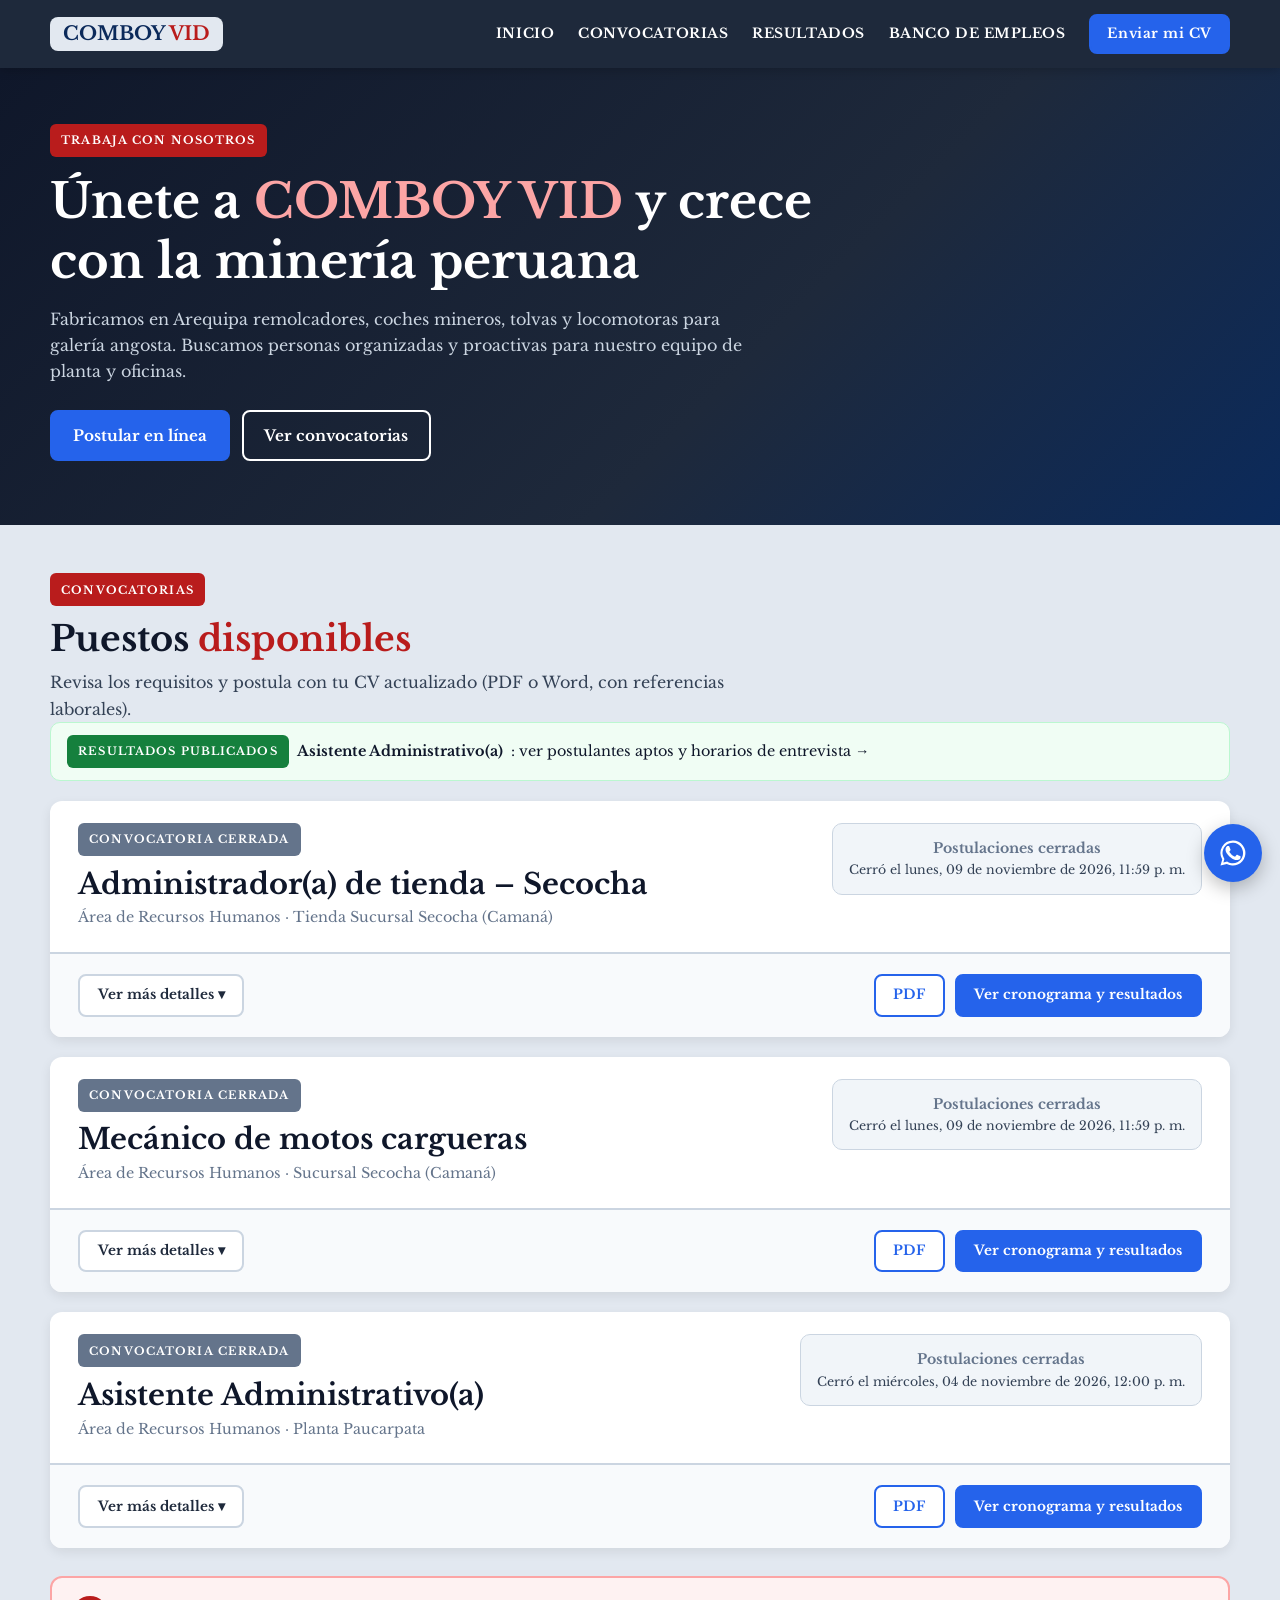
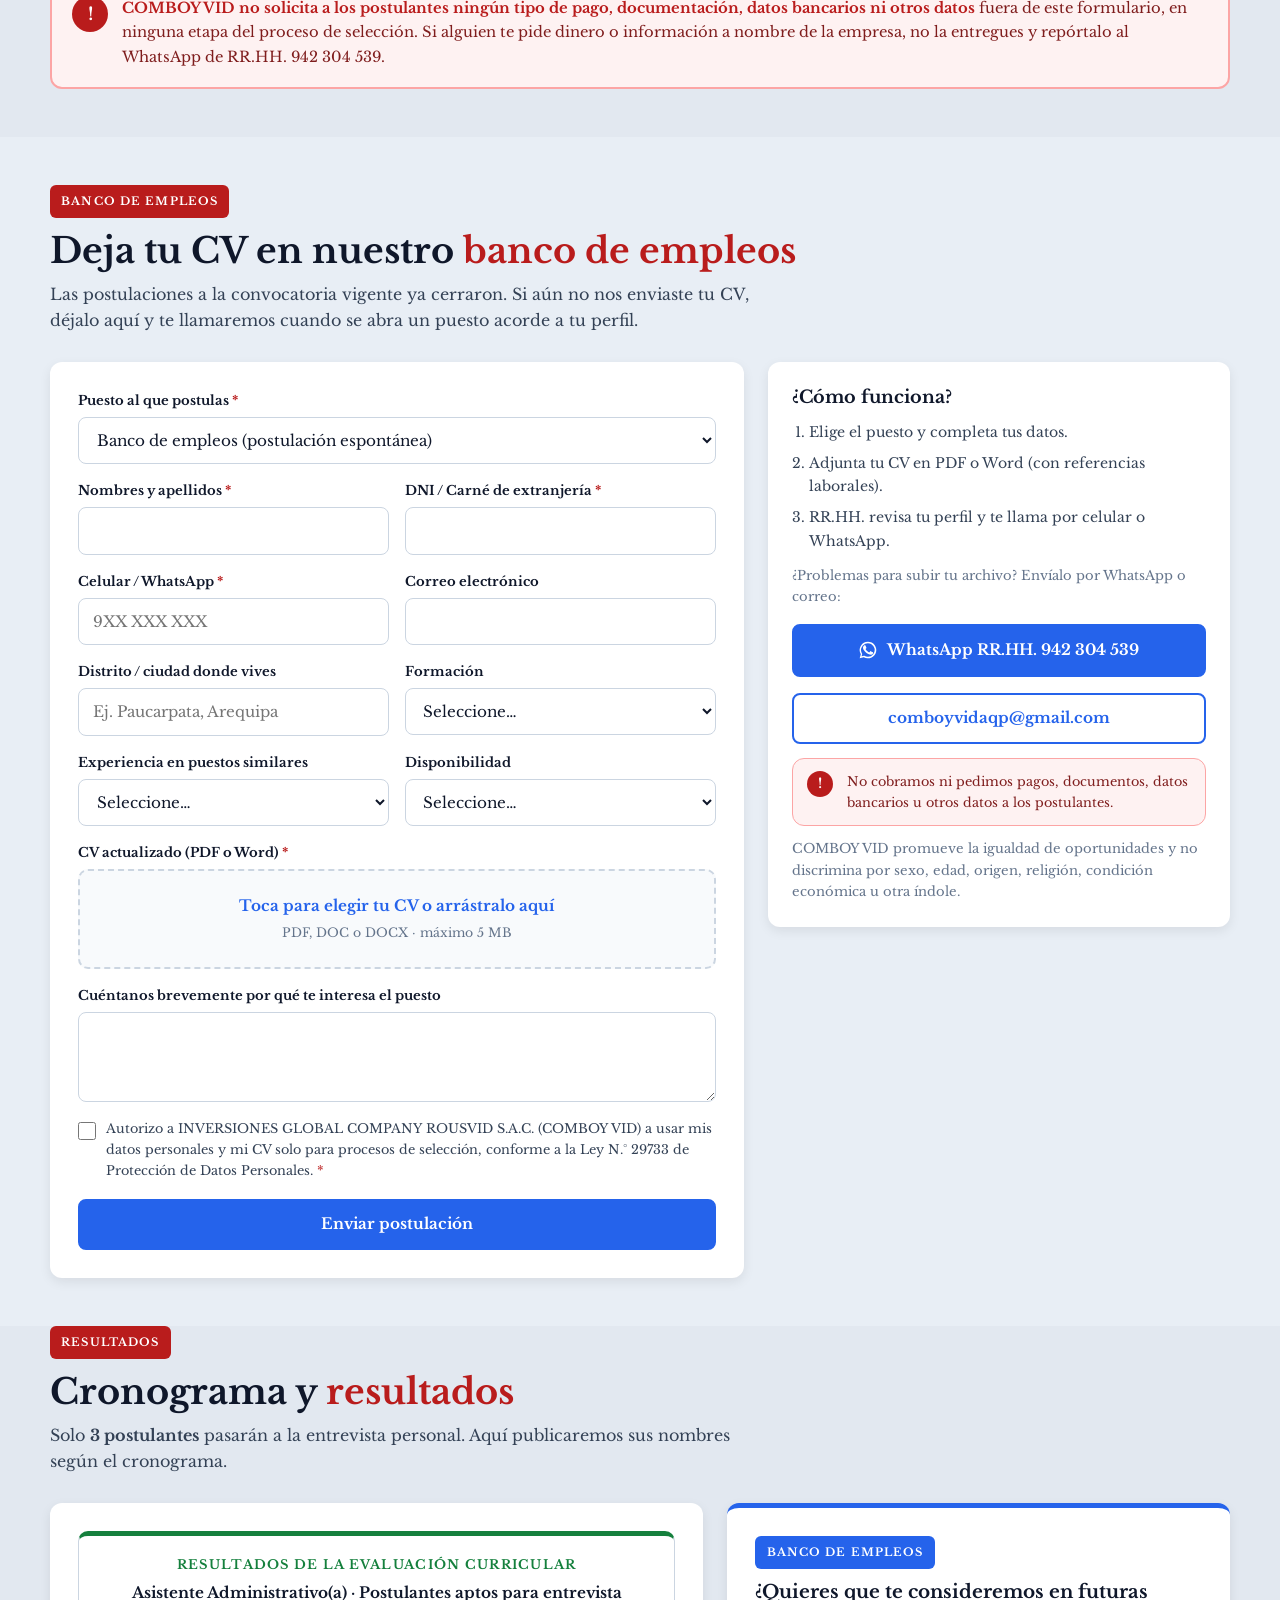
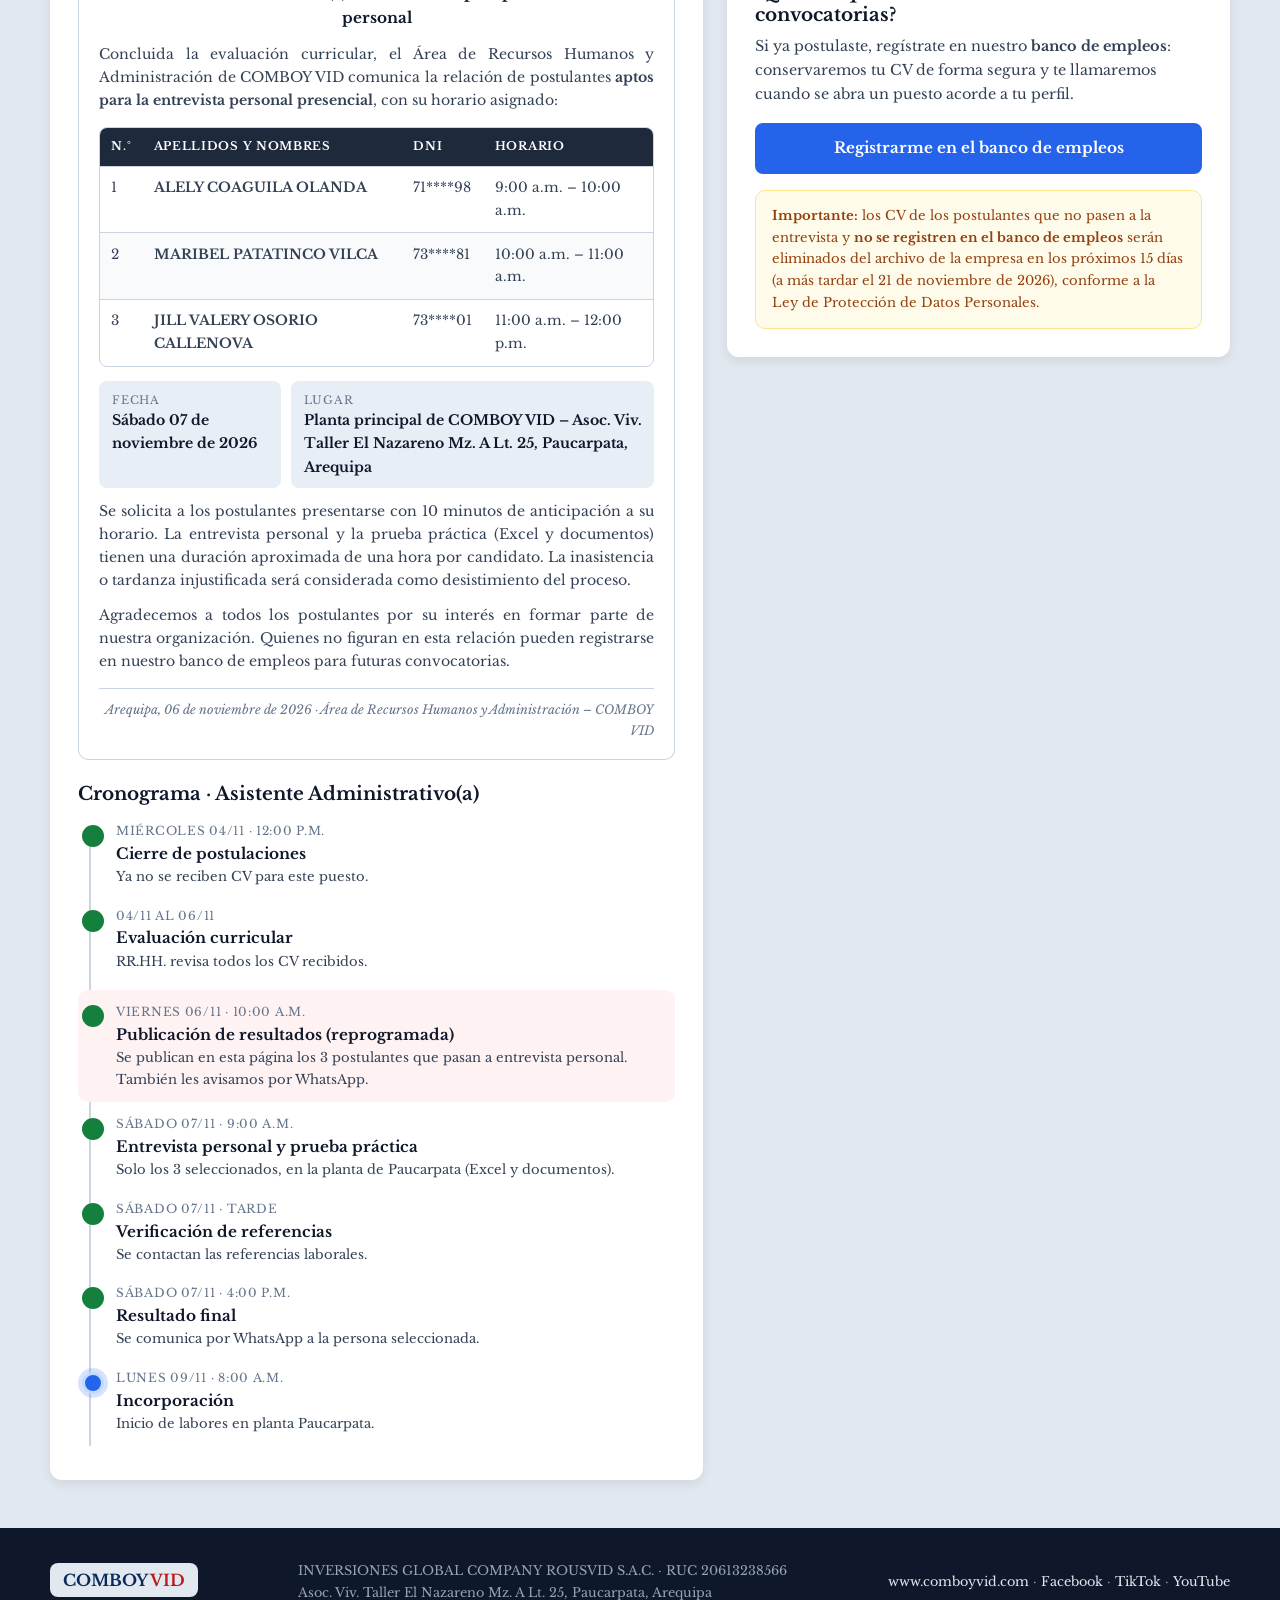
==== convocatorias/index.html @ 9f808619 "Asistente Administrativo: publicación de los 3 postulantes aptos con horario de entrevista (sáb 07/1" ====
<!DOCTYPE html>
<html lang="es-PE">
<head>
<meta charset="UTF-8">
<meta name="viewport" content="width=device-width, initial-scale=1">
<title>Trabaja con nosotros | Convocatorias laborales COMBOY VID Arequipa</title>
<meta name="description" content="Convocatorias de trabajo en COMBOY VID, fabricante arequipeño de equipos para minería subterránea. Postula en línea y sube tu CV en PDF o Word.">
<link rel="canonical" href="https://www.comboyvid.com/convocatorias/">
<meta property="og:title" content="Trabaja con nosotros | COMBOY VID">
<meta property="og:description" content="Convocatoria: Mecánico de motos cargueras en Secocha (régimen 20x10). Postula en línea con tu CV.">
<meta property="og:url" content="https://www.comboyvid.com/convocatorias/">
<meta property="og:type" content="website">
<meta property="og:image" content="https://www.comboyvid.com/public/images/logo-comboy-vid-oficial.png">
<meta name="theme-color" content="#1E293B">
<link rel="icon" href="../public/images/logo-comboy-vid-oficial.webp">
<link rel="preconnect" href="https://fonts.googleapis.com">
<link rel="preconnect" href="https://fonts.gstatic.com" crossorigin>
<link href="https://fonts.googleapis.com/css2?family=Libre+Baskerville:ital,wght@0,400;0,700;1,400&display=swap" rel="stylesheet">
<style>
  :root{
    --navy:#1E293B; --navy2:#0F172A; --logo:#0B2A5B;
    --plomo:#E2E8F0; --alt:#E8EEF5; --blanco:#FFFFFF;
    --azul:#2563EB; --azul2:#1D4ED8; --rojo:#B91C1C; --verde:#15803D;
    --tinta:#0F172A; --texto:#334155; --suave:#64748B; --linea:#CBD5E1;
    --sombra:0 4px 12px rgba(0,0,0,.08); --radio:12px;
  }
  *{box-sizing:border-box;margin:0;padding:0}
  html{scroll-behavior:smooth}
  body{font-family:"Libre Baskerville",Georgia,serif;background:var(--plomo);color:var(--texto);line-height:1.65;-webkit-font-smoothing:antialiased}
  h1,h2,h3{font-weight:700;color:var(--tinta);line-height:1.25}
  a{color:inherit}
  .wrap{width:min(1180px,100% - 32px);margin-inline:auto}
  [hidden]{display:none!important}
  .card{background:var(--blanco);border-radius:var(--radio);box-shadow:var(--sombra)}
  .tag{display:inline-block;background:var(--rojo);color:#fff;font-weight:700;font-size:.7rem;letter-spacing:.1em;text-transform:uppercase;padding:.45rem .7rem;border-radius:6px}
  .tag.verde{background:var(--verde)} .tag.gris{background:var(--suave)}
  .btn{display:inline-flex;align-items:center;justify-content:center;gap:.55rem;font:700 .95rem/1.2 "Libre Baskerville",serif;text-decoration:none;padding:.9rem 1.3rem;border:2px solid var(--azul);background:var(--azul);color:#fff;border-radius:8px;cursor:pointer;transition:background .15s,transform .15s;text-align:center}
  .btn:hover{background:var(--azul2);border-color:var(--azul2);transform:translateY(-1px)}
  .btn.out{background:#fff;color:var(--azul)}
  .btn.out:hover{background:#EFF6FF}
  .btn[disabled]{opacity:.6;cursor:wait;transform:none}
  .btn svg{width:20px;height:20px;flex:none}

  /* Header (igual a la web) */
  .top{position:sticky;top:0;z-index:50;background:var(--navy);box-shadow:0 2px 10px rgba(0,0,0,.2)}
  .top .wrap{display:flex;align-items:center;justify-content:space-between;gap:16px;min-height:68px}
  .logo{background:var(--plomo);border-radius:8px;padding:.45rem .8rem;font:700 1.2rem/1 "Libre Baskerville",serif;text-decoration:none;color:var(--logo);white-space:nowrap}
  .logo b{color:var(--rojo)}
  .top nav{display:flex;gap:24px;align-items:center}
  .top nav .links{display:flex;gap:24px}
  .top nav a{text-decoration:none;font-weight:700;font-size:.85rem;color:#fff;letter-spacing:.04em}
  .top nav a:hover{color:#BFDBFE}
  .top .btn{padding:.6rem 1rem;font-size:.85rem}
  @media(max-width:860px){.top nav .links{display:none}}

  /* Hero */
  .hero{background:linear-gradient(135deg,var(--navy2),var(--navy) 60%,var(--logo));color:#fff;padding:56px 0 64px}
  .hero h1{color:#fff;font-size:clamp(1.8rem,4.4vw,3rem);margin-top:.9rem;max-width:820px}
  .hero h1 span{color:#FCA5A5}
  .hero p{max-width:720px;margin-top:.9rem;color:#CBD5E1}
  .hero .acc{display:flex;flex-wrap:wrap;gap:12px;margin-top:1.6rem}
  .hero .btn.out{background:transparent;color:#fff;border-color:#fff}
  .hero .btn.out:hover{background:#fff;color:var(--navy)}

  section{padding:48px 0}
  .sec-head h2{font-size:clamp(1.5rem,3.2vw,2.2rem);margin-top:.7rem}
  .sec-head h2 span{color:var(--rojo)}
  .sec-head p{max-width:720px;margin-top:.5rem}

  /* Convocatoria */
  .conv{margin-top:28px;overflow:hidden}
  .conv-top{padding:28px;border-bottom:1px solid var(--linea);display:flex;flex-wrap:wrap;gap:16px;justify-content:space-between;align-items:flex-start}
  .conv-top h3{font-size:clamp(1.3rem,2.6vw,1.8rem);margin-top:.6rem}
  .conv-top .meta{color:var(--suave);font-size:.9rem;margin-top:.3rem}
  .plazo{background:#FEF2F2;border:1px solid #FECACA;color:var(--rojo);border-radius:10px;padding:.8rem 1rem;font-weight:700;font-size:.88rem;text-align:center;min-width:220px}
  .plazo small{display:block;color:var(--texto);font-weight:400;font-size:.78rem}
  .plazo.cerrada{background:#F1F5F9;border-color:var(--linea);color:var(--suave)}
  .datos{display:grid;grid-template-columns:repeat(3,1fr);gap:1px;background:var(--linea)}
  .datos div{background:#F8FAFC;padding:14px 18px}
  .datos dt{font-size:.72rem;letter-spacing:.08em;text-transform:uppercase;color:var(--suave)}
  .datos dd{font-weight:700;color:var(--tinta);font-size:.95rem}
  @media(max-width:760px){.datos{grid-template-columns:1fr 1fr}}
  .conv-body{padding:28px;display:grid;grid-template-columns:1fr 1fr;gap:28px}
  @media(max-width:860px){.conv-body{grid-template-columns:1fr}}
  .conv-body h4{font-size:.85rem;letter-spacing:.08em;text-transform:uppercase;color:var(--logo);margin-bottom:.6rem;border-left:4px solid var(--rojo);padding-left:.6rem}
  .conv-body ul{list-style:none;display:grid;gap:.55rem;font-size:.92rem}
  .conv-body li{position:relative;padding-left:1.2rem}
  .conv-body li::before{content:"";position:absolute;left:0;top:.6em;width:7px;height:7px;background:var(--azul);border-radius:2px}
  .conv-body p{font-size:.92rem}
  .full{grid-column:1/-1}
  .chips{display:flex;flex-wrap:wrap;gap:8px}
  .chips span{background:var(--alt);border:1px solid var(--linea);border-radius:999px;padding:.35rem .8rem;font-size:.82rem;font-weight:700;color:var(--logo)}
  table.horario{width:100%;border-collapse:collapse;font-size:.9rem}
  .horario th,.horario td{text-align:left;padding:.55rem .6rem;border-bottom:1px solid var(--linea)}
  .horario th{font-size:.72rem;letter-spacing:.08em;text-transform:uppercase;color:var(--suave)}
  .etapas{display:grid;grid-template-columns:repeat(5,1fr);gap:10px;counter-reset:e}
  .etapas div{background:var(--alt);border-radius:10px;padding:14px 10px;text-align:center;font-size:.82rem;font-weight:700;color:var(--tinta)}
  .etapas div::before{counter-increment:e;content:counter(e);display:grid;place-items:center;width:30px;height:30px;margin:0 auto .45rem;border-radius:50%;background:var(--navy);color:#fff;font-size:.85rem}
  @media(max-width:700px){.etapas{grid-template-columns:1fr 1fr}}
  .conv-pie{padding:20px 28px;background:#F8FAFC;border-top:1px solid var(--linea);display:flex;flex-wrap:wrap;gap:12px;align-items:center;justify-content:space-between;font-size:.82rem;color:var(--suave)}
  .conv-pie .acc{display:flex;flex-wrap:wrap;gap:10px}
  .conv-pie .btn{padding:.7rem 1.1rem;font-size:.85rem}
  .resumen{padding:18px 28px 0;font-size:.92rem}
  .datos.mini{border-radius:10px;overflow:hidden}
  @media(max-width:760px){
    .datos{grid-template-columns:1fr}
    .datos div{display:flex;justify-content:space-between;gap:12px;padding:10px 18px}
    .datos dd{text-align:right}
    .resumen{padding:14px 18px 0;display:-webkit-box;-webkit-line-clamp:3;-webkit-box-orient:vertical;overflow:hidden}
    .conv-top{padding:18px}
    .plazo{min-width:0;width:100%}
  }
  .conv-body[hidden]{display:none!important}
  .conv-pie .ver-mas{border-color:var(--linea);color:var(--navy)}
  .lista-conv{display:grid;gap:20px}
  .conv{margin-top:0}
  .conv-top{padding:22px 28px}
  .ir-form{display:none}
  @media(max-width:860px){
    .ir-form{display:flex;position:fixed;left:16px;right:88px;bottom:18px;z-index:59;justify-content:center;box-shadow:0 6px 18px rgba(0,0,0,.25);transition:opacity .2s,transform .2s}
    .ir-form.oculto{opacity:0;transform:translateY(20px);pointer-events:none}
    .conv-pie{flex-direction:column;align-items:stretch}
    .conv-pie .acc{display:grid;grid-template-columns:auto 1fr}
  }

  /* Formulario */
  #postular{background:var(--alt);scroll-margin-top:68px}
  .form-grid{display:grid;grid-template-columns:1.5fr 1fr;gap:24px;margin-top:28px;align-items:start}
  @media(max-width:900px){.form-grid{grid-template-columns:1fr}}
  form.card{padding:28px}
  .fila{display:grid;grid-template-columns:1fr 1fr;gap:16px}
  @media(max-width:600px){.fila{grid-template-columns:1fr}}
  .campo{display:flex;flex-direction:column;gap:.35rem;margin-bottom:16px}
  .campo label{font-size:.82rem;font-weight:700;color:var(--tinta)}
  .campo label i{color:var(--rojo);font-style:normal}
  .campo input,.campo select,.campo textarea{font:400 .95rem/1.4 "Libre Baskerville",Georgia,serif;padding:.75rem .85rem;border:1.5px solid var(--linea);border-radius:8px;background:#fff;color:var(--tinta);width:100%}
  .campo input:focus,.campo select:focus,.campo textarea:focus{outline:none;border-color:var(--azul);box-shadow:0 0 0 3px rgba(37,99,235,.15)}
  .campo .ayuda{font-size:.75rem;color:var(--suave)}
  .campo.error input,.campo.error select,.campo.error .drop{border-color:var(--rojo)}
  .drop{position:relative;border:2px dashed var(--linea);border-radius:10px;padding:22px;text-align:center;background:#F8FAFC;transition:border-color .15s,background .15s;cursor:pointer}
  .drop:hover,.drop.sobre{border-color:var(--azul);background:#EFF6FF}
  .drop input{position:absolute;inset:0;opacity:0;cursor:pointer;width:100%}
  .drop strong{display:block;color:var(--azul);font-size:.95rem}
  .drop span{font-size:.78rem;color:var(--suave)}
  .drop.ok{border-style:solid;border-color:var(--verde);background:#F0FDF4}
  .drop.ok strong{color:var(--verde)}
  .check{display:flex;gap:.6rem;align-items:flex-start;font-size:.8rem;margin:6px 0 18px}
  .check input{margin-top:.25rem;width:18px;height:18px;flex:none;accent-color:var(--azul)}
  .trampa{position:absolute;left:-9999px;width:1px;height:1px;overflow:hidden}
  .aviso{border-radius:8px;padding:.85rem 1rem;font-size:.88rem;margin-bottom:16px}
  .aviso.err{background:#FEF2F2;color:var(--rojo);border:1px solid #FECACA}
  .aviso.ok{background:#F0FDF4;color:var(--verde);border:1px solid #BBF7D0}
  .barra{height:6px;background:var(--linea);border-radius:99px;overflow:hidden;margin-top:12px}
  .barra i{display:block;height:100%;width:0;background:var(--azul);transition:width .2s}
  .lado{padding:24px}
  .lado h3{font-size:1.1rem}
  .lado ol{margin:.8rem 0 0 1.1rem;display:grid;gap:.5rem;font-size:.88rem}
  .lado .btn{width:100%;margin-top:16px}
  .lado .alt{font-size:.82rem;color:var(--suave);margin-top:12px}
  .exito{text-align:center;padding:40px 28px}
  .exito .ico{width:64px;height:64px;border-radius:50%;background:#DCFCE7;color:var(--verde);display:grid;place-items:center;margin:0 auto 14px;font-size:2rem}
  .exito h3{font-size:1.4rem}
  .exito p{margin-top:.5rem}

  /* Resultados y banco de empleos */
  #resultados{padding-top:0}
  .res-grid{display:grid;grid-template-columns:1.3fr 1fr;gap:24px;margin-top:28px;align-items:start}
  @media(max-width:900px){.res-grid{grid-template-columns:1fr}}
  .crono{padding:28px}
  .crono h3,.banco h3{font-size:1.15rem}
  .resultado-oficial{background:#fff;border:1px solid var(--linea);border-top:5px solid var(--verde);border-radius:10px;padding:18px 20px;font-size:.88rem;margin-bottom:22px}
  .resultado-oficial .ct{display:block;color:var(--verde);font-size:.8rem;letter-spacing:.1em;text-transform:uppercase;text-align:center}
  .resultado-oficial .ca{display:block;color:var(--tinta);font-weight:700;text-align:center;margin:.3rem 0 .8rem;font-size:.95rem}
  .resultado-oficial p{margin-top:.7rem;text-align:justify}
  .resultado-oficial .cf{display:block;margin-top:.9rem;padding-top:.7rem;border-top:1px solid var(--linea);font-size:.78rem;color:var(--suave);text-align:right;font-style:italic}
  .tabla-res{overflow-x:auto;margin-top:.9rem;border:1px solid var(--linea);border-radius:8px}
  .tabla-res table{width:100%;border-collapse:collapse;font-size:.85rem}
  .tabla-res th{background:var(--navy);color:#fff;text-align:left;padding:.6rem .7rem;font-size:.72rem;letter-spacing:.06em;text-transform:uppercase}
  .tabla-res th:first-child,.tabla-res td:first-child{width:36px;white-space:nowrap}
  .tabla-res td{padding:.65rem .7rem;border-top:1px solid var(--linea);vertical-align:top}
  .tabla-res tr:nth-child(even) td{background:#F8FAFC}
  .res-datos{display:grid;grid-template-columns:1fr 2fr;gap:10px;margin-top:.9rem}
  .res-datos div{background:var(--alt);border-radius:8px;padding:.6rem .8rem}
  .res-datos dt{font-size:.7rem;letter-spacing:.08em;text-transform:uppercase;color:var(--suave)}
  .res-datos dd{font-weight:700;color:var(--tinta)}
  @media(max-width:600px){.res-datos{grid-template-columns:1fr}}
  .aviso-res{display:flex;flex-wrap:wrap;gap:8px;align-items:center;background:#F0FDF4;border:1px solid #BBF7D0;border-radius:10px;padding:12px 16px;margin-bottom:20px;text-decoration:none;color:var(--tinta);font-size:.9rem}
  .aviso-res:hover{background:#DCFCE7}
  .comunicado{background:#fff;border:1px solid var(--linea);border-top:5px solid var(--navy);color:var(--texto);border-radius:10px;padding:18px 20px;font-size:.88rem;margin-bottom:22px;text-align:justify}
  .comunicado .ct{display:block;color:var(--navy);font-size:.8rem;letter-spacing:.1em;text-transform:uppercase;text-align:center}
  .comunicado .ca{display:block;color:var(--tinta);font-weight:700;text-align:center;margin:.3rem 0 .8rem;font-size:.95rem}
  .comunicado p{margin-top:.6rem}
  .comunicado .cf{display:block;margin-top:.9rem;padding-top:.7rem;border-top:1px solid var(--linea);font-size:.78rem;color:var(--suave);text-align:right;font-style:italic}
  .crono ol{list-style:none;margin-top:16px;position:relative}
  .crono ol::before{content:"";position:absolute;left:11px;top:6px;bottom:6px;width:2px;background:var(--linea)}
  .crono li{position:relative;padding:0 0 18px 38px}
  .crono li::before{content:"";position:absolute;left:4px;top:4px;width:16px;height:16px;border-radius:50%;background:#fff;border:3px solid var(--linea)}
  .crono li.hecho::before{background:var(--verde);border-color:var(--verde)}
  .crono li.ahora::before{background:var(--azul);border-color:#BFDBFE;box-shadow:0 0 0 4px rgba(37,99,235,.18)}
  .crono li.clave{background:#FEF2F2;border-radius:10px;padding:12px 12px 12px 38px;margin-bottom:12px}
  .crono li.clave::before{left:4px;top:15px}
  .crono .f{display:block;font-size:.75rem;letter-spacing:.06em;text-transform:uppercase;color:var(--suave)}
  .crono .t{display:block;font-weight:700;color:var(--tinta);font-size:.95rem}
  .crono .d{display:block;font-size:.82rem}
  .selec{margin-top:18px;border:1px solid var(--linea);border-radius:10px;overflow:hidden}
  .selec h4{background:var(--navy);color:#fff;font-size:.85rem;letter-spacing:.06em;text-transform:uppercase;padding:.7rem 1rem}
  .selec ol{list-style:none;margin:0}
  .selec ol::before{display:none}
  .selec li{padding:.75rem 1rem;border-top:1px solid var(--linea);display:flex;gap:.8rem;align-items:center;font-weight:700;color:var(--tinta)}
  .selec li::before{display:none}
  .selec li b{display:grid;place-items:center;width:28px;height:28px;border-radius:50%;background:var(--rojo);color:#fff;font-size:.8rem;flex:none}
  .selec .pend{padding:1rem;font-size:.88rem;background:#F8FAFC}
  .banco{padding:28px;border-top:5px solid var(--azul)}
  .banco p{font-size:.9rem;margin-top:.6rem}
  .banco .btn{width:100%;margin-top:16px}
  .banco form{margin-top:16px}
  .nota-15{margin-top:16px;background:#FFFBEB;border:1px solid #FDE68A;color:#92400E;border-radius:10px;padding:.9rem 1rem;font-size:.82rem}
  .alerta-pago{display:flex;gap:14px;align-items:flex-start;background:#FEF2F2;border:2px solid #FCA5A5;border-radius:var(--radio);padding:18px 20px;margin-top:28px;color:#7F1D1D;font-size:.92rem}
  .alerta-pago .ico{flex:none;width:36px;height:36px;border-radius:50%;background:var(--rojo);color:#fff;display:grid;place-items:center;font-weight:700;font-size:1.1rem}
  .alerta-pago strong{color:var(--rojo)}
  .alerta-pago.mini{margin:14px 0 0;padding:12px 14px;font-size:.8rem;border-width:1px}
  .alerta-pago.mini .ico{width:26px;height:26px;font-size:.85rem}
  footer{background:var(--navy2);color:#94A3B8;padding:32px 0;font-size:.8rem}
  footer .wrap{display:flex;flex-wrap:wrap;gap:12px 24px;justify-content:space-between;align-items:center}
  footer a{color:#E2E8F0;text-decoration:none}
  .wa-float{position:fixed;right:18px;bottom:18px;z-index:60;width:58px;height:58px;border-radius:50%;background:var(--azul);display:grid;place-items:center;box-shadow:0 6px 18px rgba(0,0,0,.25)}
  .wa-float svg{width:30px;height:30px}
</style>
</head>
<body>

<header class="top">
  <div class="wrap">
    <a class="logo" href="../">COMBOY <b>VID</b></a>
    <nav aria-label="Menú">
      <span class="links">
        <a href="../">INICIO</a>
        <a href="#convocatorias">CONVOCATORIAS</a>
        <a href="#resultados">RESULTADOS</a>
        <a href="#postular">BANCO DE EMPLEOS</a>
      </span>
      <a class="btn" href="#postular">Enviar mi CV</a>
    </nav>
  </div>
</header>

<main>
  <div class="hero">
    <div class="wrap">
      <span class="tag">Trabaja con nosotros</span>
      <h1>Únete a <span>COMBOY VID</span> y crece con la minería peruana</h1>
      <p>Fabricamos en Arequipa remolcadores, coches mineros, tolvas y locomotoras para galería angosta. Buscamos personas organizadas y proactivas para nuestro equipo de planta y oficinas.</p>
      <div class="acc">
        <a class="btn" href="#postular">Postular en línea</a>
        <a class="btn out" href="#convocatorias">Ver convocatorias</a>
      </div>
    </div>
  </div>

  <section id="convocatorias">
    <div class="wrap">
      <div class="sec-head">
        <span class="tag">Convocatorias</span>
        <h2>Puestos <span>disponibles</span></h2>
        <p>Revisa los requisitos y postula con tu CV actualizado (PDF o Word, con referencias laborales).</p>
      </div>
      <div id="lista" class="lista-conv"></div>
      <div class="alerta-pago" role="note"><span class="ico">!</span><p><strong>COMBOY VID no solicita a los postulantes ningún tipo de pago, documentación, datos bancarios ni otros datos</strong> fuera de este formulario, en ninguna etapa del proceso de selección. Si alguien te pide dinero o información a nombre de la empresa, no la entregues y repórtalo al WhatsApp de RR.HH. 942 304 539.</p></div>
    </div>
  </section>

  <section id="postular">
    <div class="wrap">
      <div class="sec-head">
        <span class="tag" id="postTag">Registro de postulantes</span>
        <h2 id="postTitulo">Envía tu <span>postulación</span></h2>
        <p id="postIntro">Completa tus datos y adjunta tu CV. Llega directo al Área de Recursos Humanos.</p>
      </div>

      <div class="form-grid">
        <div>
          <form class="card" id="formPostular" novalidate>
            <div id="aviso" class="aviso" hidden></div>

            <div class="campo">
              <label for="puesto">Puesto al que postulas <i>*</i></label>
              <select id="puesto" name="puesto" required></select>
            </div>
            <div class="fila">
              <div class="campo"><label for="nombres">Nombres y apellidos <i>*</i></label><input id="nombres" name="nombres" autocomplete="name" required maxlength="120"></div>
              <div class="campo"><label for="dni">DNI / Carné de extranjería <i>*</i></label><input id="dni" name="dni" inputmode="numeric" required maxlength="12"></div>
            </div>
            <div class="fila">
              <div class="campo"><label for="celular">Celular / WhatsApp <i>*</i></label><input id="celular" name="celular" type="tel" inputmode="tel" autocomplete="tel" placeholder="9XX XXX XXX" required maxlength="20"></div>
              <div class="campo"><label for="correo">Correo electrónico</label><input id="correo" name="correo" type="email" autocomplete="email" maxlength="120"></div>
            </div>
            <div class="fila">
              <div class="campo"><label for="ciudad">Distrito / ciudad donde vives</label><input id="ciudad" name="ciudad" placeholder="Ej. Paucarpata, Arequipa" maxlength="80"></div>
              <div class="campo"><label for="formacion">Formación</label>
                <select id="formacion" name="formacion">
                  <option value="">Seleccione…</option>
                  <option>Técnico egresado</option>
                  <option>Técnico titulado</option>
                  <option>Universitario egresado</option>
                  <option>Bachiller</option>
                  <option>Titulado universitario</option>
                  <option>Estudiante</option>
                  <option>Otro</option>
                </select>
              </div>
            </div>
            <div class="fila">
              <div class="campo"><label for="experiencia">Experiencia en puestos similares</label>
                <select id="experiencia" name="experiencia">
                  <option value="">Seleccione…</option>
                  <option>Sin experiencia</option>
                  <option>Menos de 1 año</option>
                  <option>1 a 2 años</option>
                  <option>3 a 5 años</option>
                  <option>Más de 5 años</option>
                </select>
              </div>
              <div class="campo"><label for="disponibilidad">Disponibilidad</label>
                <select id="disponibilidad" name="disponibilidad">
                  <option value="">Seleccione…</option>
                  <option>Inmediata</option>
                  <option>En 1 semana</option>
                  <option>En 2 semanas o más</option>
                </select>
              </div>
            </div>
            <div class="campo">
              <label for="cv">CV actualizado (PDF o Word) <i>*</i></label>
              <div class="drop" id="drop">
                <input id="cv" name="cv" type="file" accept=".pdf,.doc,.docx,application/pdf,application/msword,application/vnd.openxmlformats-officedocument.wordprocessingml.document" required>
                <strong id="dropTxt">Toca para elegir tu CV o arrástralo aquí</strong>
                <span id="dropInfo">PDF, DOC o DOCX · máximo 5 MB</span>
              </div>
            </div>
            <div class="campo">
              <label for="mensaje">Cuéntanos brevemente por qué te interesa el puesto</label>
              <textarea id="mensaje" name="mensaje" rows="3" maxlength="1500"></textarea>
            </div>
            <div class="trampa" aria-hidden="true"><label>Empresa web<input name="empresa_web" tabindex="-1" autocomplete="off"></label></div>
            <label class="check"><input type="checkbox" name="acepta" value="si" id="acepta">
              <span>Autorizo a INVERSIONES GLOBAL COMPANY ROUSVID S.A.C. (COMBOY VID) a usar mis datos personales y mi CV solo para procesos de selección, conforme a la Ley N.° 29733 de Protección de Datos Personales. <i style="color:var(--rojo);font-style:normal">*</i></span></label>
            <button class="btn" type="submit" id="btnEnviar" style="width:100%">Enviar postulación</button>
            <div class="barra" id="barra" hidden><i></i></div>
          </form>

          <div class="card exito" id="exito" hidden>
            <div class="ico">✓</div>
            <h3>¡Postulación enviada!</h3>
            <p>Gracias, <strong id="exNombre"></strong>. Recibimos tu CV para <strong id="exPuesto"></strong>. Recursos Humanos se comunicará contigo si tu perfil cumple con los requisitos.</p>
            <p style="margin-top:1rem"><a class="btn out" href="#postular" id="otra">Enviar otra postulación</a></p>
          </div>
        </div>

        <aside class="card lado">
          <h3>¿Cómo funciona?</h3>
          <ol>
            <li>Elige el puesto y completa tus datos.</li>
            <li>Adjunta tu CV en PDF o Word (con referencias laborales).</li>
            <li>RR.HH. revisa tu perfil y te llama por celular o WhatsApp.</li>
          </ol>
          <p class="alt">¿Problemas para subir tu archivo? Envíalo por WhatsApp o correo:</p>
          <a class="btn" id="waRRHH" href="#" target="_blank" rel="noopener">
            <svg viewBox="0 0 24 24" fill="#fff" aria-hidden="true"><path d="M17.5 14.4c-.3-.1-1.8-.9-2-1-.3-.1-.5-.1-.7.1-.2.3-.8 1-.9 1.2-.2.2-.3.2-.6.1-.3-.1-1.3-.5-2.4-1.5-.9-.8-1.5-1.8-1.7-2.1-.2-.3 0-.5.1-.6l.4-.5c.2-.2.2-.3.3-.5.1-.2 0-.4 0-.5l-.9-2.2c-.2-.6-.5-.5-.7-.5h-.6c-.2 0-.5.1-.8.4-.3.3-1 1-1 2.5s1.1 2.9 1.2 3.1c.1.2 2.1 3.2 5.1 4.5.7.3 1.3.5 1.7.6.7.2 1.4.2 1.9.1.6-.1 1.8-.7 2-1.4.2-.7.2-1.3.2-1.4-.1-.2-.3-.3-.6-.4zM12 2a10 10 0 0 0-8.6 15.1L2 22l5-1.3A10 10 0 1 0 12 2zm0 18.2c-1.6 0-3.1-.4-4.4-1.2l-.3-.2-3 .8.8-2.9-.2-.3A8.2 8.2 0 1 1 12 20.2z"/></svg>
            WhatsApp RR.HH. 942 304 539</a>
          <a class="btn out" id="mailRRHH" href="mailto:comboyvidaqp@gmail.com">comboyvidaqp@gmail.com</a>
          <div class="alerta-pago mini" role="note"><span class="ico">!</span><p>No cobramos ni pedimos pagos, documentos, datos bancarios u otros datos a los postulantes.</p></div>
          <p class="alt">COMBOY VID promueve la igualdad de oportunidades y no discrimina por sexo, edad, origen, religión, condición económica u otra índole.</p>
        </aside>
      </div>
    </div>
  </section>
  <section id="resultados">
    <div class="wrap">
      <div class="sec-head">
        <span class="tag">Resultados</span>
        <h2>Cronograma y <span>resultados</span></h2>
        <p id="resIntro">Solo <strong>3 postulantes</strong> pasarán a la entrevista personal. Aquí publicaremos sus nombres según el cronograma.</p>
      </div>
      <div class="res-grid">
        <div class="card crono" id="crono"></div>
        <aside class="card banco" id="banco">
          <span class="tag" style="background:var(--azul)">Banco de empleos</span>
          <h3 style="margin-top:.7rem">¿Quieres que te consideremos en futuras convocatorias?</h3>
          <p>Si ya postulaste, regístrate en nuestro <strong>banco de empleos</strong>: conservaremos tu CV de forma segura y te llamaremos cuando se abra un puesto acorde a tu perfil.</p>
          <button class="btn" type="button" id="btnBanco">Registrarme en el banco de empleos</button>
          <form id="formBanco" novalidate hidden>
            <div id="avisoBanco" class="aviso" hidden></div>
            <div class="campo"><label for="bDni">DNI / CE con el que postulaste <i>*</i></label><input id="bDni" name="dni" inputmode="numeric" maxlength="12" required></div>
            <div class="campo"><label for="bCel">Celular con el que postulaste <i>*</i></label><input id="bCel" name="celular" type="tel" inputmode="tel" maxlength="20" required></div>
            <input type="hidden" name="accion" value="banco">
            <div class="trampa" aria-hidden="true"><label>Empresa web<input name="empresa_web" tabindex="-1" autocomplete="off"></label></div>
            <label class="check"><input type="checkbox" name="acepta" value="si" id="bAcepta"><span>Autorizo a COMBOY VID a conservar mi CV y mis datos en su banco de empleos para futuros procesos de selección (Ley N.° 29733).</span></label>
            <button class="btn" type="submit" id="btnBancoEnviar" style="margin-top:0">Confirmar registro</button>
          </form>
          <div class="exito" id="bancoOk" hidden style="padding:20px 0 0"><div class="ico">✓</div><h3>¡Registro confirmado!</h3><p id="bancoOkTxt"></p></div>
          <div class="nota-15" id="nota15"></div>
        </aside>
      </div>
    </div>
  </section>

</main>

<footer>
  <div class="wrap">
    <div><a class="logo" href="../" style="font-size:1rem">COMBOY <b>VID</b></a></div>
    <div>INVERSIONES GLOBAL COMPANY ROUSVID S.A.C. · RUC 20613238566<br>Asoc. Viv. Taller El Nazareno Mz. A Lt. 25, Paucarpata, Arequipa</div>
    <div><a href="../">www.comboyvid.com</a> · <a href="https://www.facebook.com/comboyvid" target="_blank" rel="noopener">Facebook</a> · <a href="https://www.tiktok.com/@comboyvidsecocha" target="_blank" rel="noopener">TikTok</a> · <a href="https://www.youtube.com/@comboyvid" target="_blank" rel="noopener">YouTube</a></div>
  </div>
</footer>

<a class="btn ir-form" id="irForm" href="#postular">Postular ahora</a>
<a class="wa-float" id="waFloat" href="#" target="_blank" rel="noopener" aria-label="WhatsApp Recursos Humanos">
  <svg viewBox="0 0 24 24" fill="#fff" aria-hidden="true"><path d="M17.5 14.4c-.3-.1-1.8-.9-2-1-.3-.1-.5-.1-.7.1-.2.3-.8 1-.9 1.2-.2.2-.3.2-.6.1-.3-.1-1.3-.5-2.4-1.5-.9-.8-1.5-1.8-1.7-2.1-.2-.3 0-.5.1-.6l.4-.5c.2-.2.2-.3.3-.5.1-.2 0-.4 0-.5l-.9-2.2c-.2-.6-.5-.5-.7-.5h-.6c-.2 0-.5.1-.8.4-.3.3-1 1-1 2.5s1.1 2.9 1.2 3.1c.1.2 2.1 3.2 5.1 4.5.7.3 1.3.5 1.7.6.7.2 1.4.2 1.9.1.6-.1 1.8-.7 2-1.4.2-.7.2-1.3.2-1.4-.1-.2-.3-.3-.6-.4zM12 2a10 10 0 0 0-8.6 15.1L2 22l5-1.3A10 10 0 1 0 12 2zm0 18.2c-1.6 0-3.1-.4-4.4-1.2l-.3-.2-3 .8.8-2.9-.2-.3A8.2 8.2 0 1 1 12 20.2z"/></svg>
</a>

<script>
/* =====================================================================
   CONVOCATORIAS — para publicar una nueva, copie un bloque { ... } y
   cambie los datos. "cierre" = fecha y hora de cierre (hora Perú), ej. "2026-11-04T12:00".
   Para ocultar una, ponga publicar:false.
   ===================================================================== */
const CONVOCATORIAS = [
  {
    publicar: true,
    id: "administrador-tienda-secocha",
    puesto: "Administrador(a) de tienda – Secocha",
    area: "Área de Recursos Humanos · Tienda Sucursal Secocha (Camaná)",
    cierre: "2026-11-09",                  // válida hasta el lunes 09/11/2026 (23:59 hora Perú)
    pdf: "docs/convocatoria-administrador-tienda-secocha.pdf",
    datos: [
      ["Modalidad", "Tiempo completo – Presencial"],
      ["Remuneración", "S/ 2,300.00 bruto mensual"],
      ["Contrato", "Ingreso a planilla"],
      ["Beneficio adicional", "Estadía cubierta"],
      ["Lugar", "Sucursal Secocha (Camaná)"],
      ["Vacantes", "01 (una)"]
    ],
    objetivo: "Dirigir la operación comercial y administrativa de la tienda de la Sucursal Secocha, asegurando el cumplimiento de las metas de venta, el abastecimiento oportuno de productos, la correcta distribución a clientes y el control de caja e inventarios, con procesos ordenados y sistematizados.",
    funciones: [
      "Gestión de ventas: atender y fidelizar a clientes mineros, cotizar, cerrar ventas y hacer seguimiento a pedidos y cobranzas.",
      "Estrategias comerciales: proponer y ejecutar promociones, campañas y acciones para captar nuevos clientes y cumplir las metas de venta de la sucursal.",
      "Gestión de compras: planificar el abastecimiento de la tienda, coordinar pedidos con la sede principal y proveedores, y verificar la mercadería recibida.",
      "Sistematización de procesos de venta y distribución: implementar y mantener registros, formatos y sistemas (Excel/ERP) de ventas, despachos y entregas a mina.",
      "Distribución: programar y coordinar despachos y fletes a los clientes, con guías de remisión y comprobantes en regla.",
      "Controlar caja, inventarios y stock mínimo; realizar arqueos e inventarios periódicos.",
      "Elaborar reportes semanales y mensuales de ventas, compras e indicadores para Gerencia.",
      "Supervisar al personal de la tienda y velar por el orden, la limpieza y la buena atención."
    ],
    perfil: [
      "Formación técnica o universitaria en Administración, Ingeniería Industrial, Marketing, Negocios o carreras afines.",
      "Experiencia mínima de 1 año como administrador(a), jefe(a) de tienda, supervisor(a) de ventas o puestos similares.",
      "Conocimiento de procesos de venta y estrategias comerciales.",
      "Conocimiento en gestión de compras y control de inventarios.",
      "Experiencia en sistematización de procesos de venta y distribución (Excel intermedio, sistemas de venta o ERP).",
      "Disponibilidad para residir y trabajar en Secocha.",
      "Deseable: experiencia en venta de repuestos, ferretería, equipos o insumos para minería; manejo de comprobantes electrónicos SUNAT."
    ],
    competencias: ["Liderazgo", "Orientación a resultados", "Negociación", "Organización y control", "Atención al cliente", "Proactividad", "Honestidad y confiabilidad", "Comunicación efectiva", "Pensamiento analítico"],
    ofrecemos: [
      "Sueldo bruto de S/ 2,300.00 mensuales.",
      "Ingreso a planilla con los beneficios de ley.",
      "Estadía cubierta en Secocha.",
      "Estabilidad laboral y oportunidad de crecimiento en una empresa en expansión del sector minero-industrial.",
      "Autonomía para proponer y aplicar mejoras comerciales en la sucursal."
    ],
    horarioCab: ["Concepto", "Detalle"],
    horario: [
      ["Horario", "Según el horario de atención de la sucursal"]
    ],
    lugar: "Tienda Sucursal Secocha – Calle Los Ángeles S/N, Secocha, Camaná, Arequipa.",
    etapas: ["Evaluación curricular", "Entrevista personal", "Caso práctico comercial", "Verificación de referencias", "Incorporación"]
  },
  {
    publicar: true,
    id: "mecanico-motos-cargueras",
    puesto: "Mecánico de motos cargueras",
    area: "Área de Recursos Humanos · Sucursal Secocha (Camaná)",
    cierre: "2026-11-09",                  // válida hasta el lunes 09/11/2026 (23:59 hora Perú)
    pdf: "docs/convocatoria-mecanico-motos-cargueras.pdf",
    datos: [
      ["Régimen", "Sistema atípico 20x10"],
      ["Remuneración", "S/ 140.00 por día laborado"],
      ["Contrato", "Planilla – régimen MYPE"],
      ["Beneficio adicional", "Estadía cubierta"],
      ["Lugar", "Sucursal Secocha (Camaná)"],
      ["Vacantes", "01 (una)"]
    ],
    objetivo: "Mantener las motos cargueras en óptimas condiciones de operación, mediante el mantenimiento preventivo y correctivo en taller y en obra, reduciendo paradas no programadas y garantizando el trabajo seguro de los equipos.",
    funciones: [
      "Mantenimiento preventivo: cambio de aceite y filtros, engrase, revisión y regulación de frenos, embrague, transmisión, cadena, suspensión, llantas y sistema eléctrico, según el plan de mantenimiento.",
      "Mantenimiento correctivo: diagnóstico y reparación de fallas de motor, caja, diferencial, sistema eléctrico y de carga, y reemplazo de piezas y repuestos.",
      "Trabajo en taller y en obra: atender equipos en el taller de la sucursal y desplazarse a la obra o bocamina del cliente para reparaciones y servicios en campo.",
      "Elaborar el reporte de cada servicio (trabajos realizados, repuestos usados, horas y estado del equipo).",
      "Solicitar repuestos e insumos con anticipación y controlar las herramientas a su cargo.",
      "Cumplir las normas de seguridad y salud en el trabajo, y usar correctamente el EPP.",
      "Orientar a los operadores sobre el uso y cuidado básico de los equipos.",
      "Otras funciones afines que le asigne su jefe inmediato."
    ],
    perfil: [
      "Experiencia comprobada en mantenimiento y reparación de motos cargueras (mínimo 1 año).",
      "Conocimiento de motores de combustión, transmisión, frenos y sistema eléctrico de motos y motocargas.",
      "Manejo de herramientas de mecánica y, de preferencia, de instrumentos de diagnóstico (multímetro, etc.).",
      "Disponibilidad para trabajar en régimen 20x10 en Secocha y para desplazarse a obra.",
      "Deseable: estudios técnicos en mecánica automotriz o de motos; experiencia en minería; conocimientos básicos de soldadura; licencia de conducir."
    ],
    competencias: ["Responsabilidad y puntualidad", "Capacidad de diagnóstico", "Trabajo seguro", "Orden y limpieza en el taller", "Trabajo en equipo", "Trabajo bajo presión", "Honestidad", "Atención al cliente", "Orientación a resultados"],
    ofrecemos: [
      "Remuneración de S/ 140.00 por día laborado (aprox. S/ 2,800.00 por cada ciclo de 20 días).",
      "Ingreso a planilla bajo el régimen laboral MYPE, con los beneficios que la ley establece para dicho régimen (seguro de salud, vacaciones pagadas y aporte a AFP u ONP, entre otros).",
      "Estadía cubierta durante los días de trabajo en Secocha.",
      "Sistema de trabajo 20x10: 20 días de trabajo por 10 días de descanso.",
      "Estabilidad laboral en una empresa en crecimiento del sector minero-industrial."
    ],
    horarioTitulo: "Régimen y lugar de trabajo",
    horarioCab: ["Concepto", "Detalle"],
    horario: [
      ["Régimen", "20 días de trabajo × 10 días de descanso"],
      ["Jornada", "Según programación de turnos de la sucursal"]
    ],
    lugar: "Sucursal Secocha – Calle Los Ángeles S/N, Secocha, Camaná, Arequipa; y en obra (minas de clientes).",
    etapas: ["Evaluación curricular", "Entrevista personal", "Prueba práctica en taller (diagnóstico y reparación)", "Verificación de referencias", "Incorporación"]
  },
  {
    publicar: true,
    id: "asistente-administrativo",
    puesto: "Asistente Administrativo(a)",
    area: "Área de Recursos Humanos · Planta Paucarpata",
    cierre: "2026-11-04T12:00",            // cierre: 04/11/2026 a las 12:00 p.m. (hora Perú)
    // Cronograma: [fecha y hora de inicio (Perú), "texto de la fecha", "etapa", "detalle", destacar]
    cronograma: [
      ["2026-11-04T12:00", "Miércoles 04/11 · 12:00 p.m.", "Cierre de postulaciones", "Ya no se reciben CV para este puesto."],
      ["2026-11-04T12:01", "04/11 al 06/11", "Evaluación curricular", "RR.HH. revisa todos los CV recibidos."],
      ["2026-11-06T10:00", "Viernes 06/11 · 10:00 a.m.", "Publicación de resultados (reprogramada)", "Se publican en esta página los 3 postulantes que pasan a entrevista personal. También les avisamos por WhatsApp.", true],
      ["2026-11-07T09:00", "Sábado 07/11 · 9:00 a.m.", "Entrevista personal y prueba práctica", "Solo los 3 seleccionados, en la planta de Paucarpata (Excel y documentos)."],
      ["2026-11-07T12:30", "Sábado 07/11 · tarde", "Verificación de referencias", "Se contactan las referencias laborales."],
      ["2026-11-07T16:00", "Sábado 07/11 · 4:00 p.m.", "Resultado final", "Se comunica por WhatsApp a la persona seleccionada."],
      ["2026-11-09T08:00", "Lunes 09/11 · 8:00 a.m.", "Incorporación", "Inicio de labores en planta Paucarpata."]
    ],
    // Nombres de los 3 que pasan a entrevista. Se muestran cuando haya nombres y llegue la fecha de publicación.
    // Postulantes aptos para entrevista: nombre, DNI (se muestra parcialmente) y horario
    seleccionados: [
      { nombre: "ALELY COAGUILA OLANDA", dni: "71380298", hora: "9:00 a.m. – 10:00 a.m." },
      { nombre: "MARIBEL PATATINCO VILCA", dni: "73523581", hora: "10:00 a.m. – 11:00 a.m." },
      { nombre: "JILL VALERY OSORIO CALLENOVA", dni: "73864101", hora: "11:00 a.m. – 12:00 p.m." }
    ],
    entrevista: {
      fecha: "Sábado 07 de noviembre de 2026",
      lugar: "Planta principal de COMBOY VID – Asoc. Viv. Taller El Nazareno Mz. A Lt. 25, Paucarpata, Arequipa",
      indicaciones: "Se solicita a los postulantes presentarse con 10 minutos de anticipación a su horario. La entrevista personal y la prueba práctica (Excel y documentos) tienen una duración aproximada de una hora por candidato. La inasistencia o tardanza injustificada será considerada como desistimiento del proceso."
    },
    firmaResultados: "Arequipa, 06 de noviembre de 2026 · Área de Recursos Humanos y Administración – COMBOY VID",
    // Los CV de quienes NO se registren en el banco de empleos se eliminan hasta esta fecha (15 días después de los resultados)
    eliminacionCV: "2026-11-21",
    // Aviso que se muestra arriba del cronograma (dejar "" para ocultarlo)
    avisoCronograma: {
      titulo: "Comunicado N.° 012-2026-RRHH / COMBOY VID",
      asunto: "Reprogramación de la publicación de resultados – Asistente Administrativo(a)",
      parrafos: [
        "Se comunica a los postulantes que, en atención a la elevada cantidad de expedientes recibidos y con el propósito de garantizar una evaluación curricular rigurosa, objetiva y equitativa para cada candidato, la publicación de resultados ha sido reprogramada para el viernes 06 de noviembre de 2026, a las 10:00 a.m., en esta misma página.",
        "Las demás etapas del proceso de selección se mantienen conforme al cronograma publicado.",
        "El Área de Recursos Humanos y Administración de COMBOY VID agradece sinceramente la comprensión, la paciencia y la confianza depositadas en nuestra organización."
      ],
      firma: "Arequipa, 05 de noviembre de 2026 · Área de Recursos Humanos y Administración – COMBOY VID"
    },
    pdf: "docs/convocatoria-asistente-administrativo.pdf",
    datos: [
      ["Modalidad", "Tiempo completo – Presencial"],
      ["Remuneración", "S/ 1,500.00 bruto mensual"],
      ["Contrato", "Ingreso a planilla"],
      ["Beneficio adicional", "Almuerzo diario"],
      ["Lugar", "Planta principal COMBOY VID"],
      ["Vacantes", "01 (una)"]
    ],
    objetivo: "Brindar soporte administrativo integral a la planta, asegurando que almacén y producción cuenten oportunamente con los materiales que necesitan, que las compras se gestionen de forma ordenada y económica, y que la documentación y los reportes de ingresos y egresos estén siempre al día para la toma de decisiones de Gerencia.",
    funciones: [
      "Atención a almacén y producción: recibir, registrar y dar seguimiento a los requerimientos de materiales, insumos, repuestos y EPP.",
      "Gestión de compras: solicitar y comparar cotizaciones, elaborar órdenes de compra, coordinar con proveedores plazos y condiciones de pago, y verificar que lo recibido coincida con lo solicitado (cantidad, calidad y precio).",
      "Elaboración de documentos administrativos: cartas, memorandos, actas, cotizaciones, órdenes de compra, guías de remisión, informes y formatos internos.",
      "Reporte de ingresos y egresos: registrar diariamente los movimientos de dinero, ordenar comprobantes de pago y presentar reportes semanales y mensuales a Gerencia.",
      "Apoyar en el control de entradas y salidas de almacén (kárdex) e inventarios periódicos.",
      "Organizar y mantener actualizado el archivo físico y digital de la empresa.",
      "Coordinar con el área contable la entrega oportuna de documentos sustentatorios.",
      "Otras funciones administrativas afines que le asigne la Gerencia."
    ],
    perfil: [
      "Formación técnica o universitaria (egresado/a o bachiller) en Administración, Contabilidad, Ingeniería Industrial, Secretariado Ejecutivo o carreras afines.",
      "Experiencia mínima de 1 año en puestos similares (asistente administrativo, compras, logística o almacén).",
      "Manejo de Excel a nivel intermedio (tablas, filtros, fórmulas, tablas dinámicas) y Word.",
      "Disponibilidad inmediata.",
      "Conocimiento de comprobantes de pago y documentos tributarios (facturas, boletas, guías de remisión electrónicas – SUNAT).",
      "Deseable: experiencia en empresas metalmecánicas, industriales o del sector minero, y conocimiento de control de inventarios."
    ],
    competencias: ["Organización y orden", "Responsabilidad y puntualidad", "Comunicación efectiva", "Proactividad", "Trabajo en equipo", "Atención al detalle", "Honestidad y confidencialidad", "Manejo de prioridades", "Orientación a resultados"],
    ofrecemos: [
      "Sueldo bruto de S/ 1,500.00 mensuales.",
      "Ingreso a planilla desde el primer día, con todos los beneficios de ley: EsSalud, CTS, gratificaciones en julio y diciembre, vacaciones pagadas y aporte a AFP u ONP.",
      "Almuerzo diario brindado por la empresa.",
      "Estabilidad laboral en una empresa en crecimiento del sector minero-industrial.",
      "Capacitación en los procesos y sistemas internos de la empresa.",
      "Buen clima laboral y oportunidad de desarrollo dentro de la organización."
    ],
    horario: [
      ["Lunes a viernes", "8:00 a.m. – 5:30 p.m.", "Incluye 1 hora de almuerzo"],
      ["Sábados", "8:00 a.m. – 1:00 p.m.", "Jornada corrida"]
    ],
    lugar: "Planta principal de COMBOY VID – Asoc. Viv. Taller El Nazareno Mz. A Lt. 25, Paucarpata, Arequipa.",
    etapas: ["Evaluación curricular", "Entrevista personal", "Prueba práctica (Excel y documentos)", "Verificación de referencias", "Incorporación"]
  }
];
const WA_RRHH = "51942304539";            // WhatsApp de Recursos Humanos (de la convocatoria)
const CORREO_RRHH = "comboyvidaqp@gmail.com";
const BANCO = "Banco de empleos (postulación espontánea)";
const MAX_MB = 5;

const $ = s => document.querySelector(s);
const esc = s => String(s).replace(/[&<>"']/g, c => ({"&":"&amp;","<":"&lt;",">":"&gt;",'"':"&quot;","'":"&#39;"}[c]));
const wa = (msg, num = WA_RRHH) => "https://wa.me/" + num + "?text=" + encodeURIComponent(msg);
const fechaPeru = t => new Date(t.includes("T") ? t + (t.length === 16 ? ":00" : "") + "-05:00" : t + "T23:59:59-05:00");
const cierreDe = c => fechaPeru(c.cierre);
const abierta = c => new Date() <= cierreDe(c);
const fechaLarga = c => cierreDe(c).toLocaleString("es-PE", {weekday:"long", day:"2-digit", month:"long", year:"numeric", hour:"numeric", minute:"2-digit", hour12:true, timeZone:"America/Lima"});
const diaCorto = t => fechaPeru(t).toLocaleDateString("es-PE", {weekday:"long", day:"2-digit", month:"long", timeZone:"America/Lima"});

function render(){
  const visibles = CONVOCATORIAS.filter(c => c.publicar);
  const lista = $("#lista");
  if (!visibles.length){
    lista.innerHTML = `<div class="card" style="padding:28px">No hay convocatorias abiertas en este momento. Puedes dejar tu CV en nuestro <a href="#postular"><strong>banco de talentos</strong></a> y te llamaremos cuando se abra un puesto acorde a tu perfil.</div>`;
  } else {
    lista.innerHTML = [...visibles].sort((a, b) => abierta(b) - abierta(a)).map(c => {
      const ok = abierta(c);
      const dias = Math.ceil((cierreDe(c) - new Date()) / 864e5);
      // Resumen: solo 3 datos clave; el resto va en "Ver más detalles"
      const claveIdx = [0, 1, 4].filter(i => c.datos[i]);
      const clave = claveIdx.map(i => c.datos[i]), resto = c.datos.filter((d, i) => !claveIdx.includes(i));
      return `<article class="card conv" id="conv-${esc(c.id)}">
        <div class="conv-top">
          <div>
            <span class="tag ${ok ? "verde" : "gris"}">${ok ? "Convocatoria abierta" : "Convocatoria cerrada"}</span>
            <h3>${esc(c.puesto)}</h3>
            <div class="meta">${esc(c.area)}</div>
          </div>
          <div class="plazo ${ok ? "" : "cerrada"}">${ok ? (dias <= 1 ? "¡Último día para postular!" : "Quedan " + dias + " días") : "Postulaciones cerradas"}<small>${ok ? "Válida hasta el" : "Cerró el"} ${esc(fechaLarga(c))}</small></div>
        </div>
        ${ok ? `<dl class="datos">${clave.map(d => `<div><dt>${esc(d[0])}</dt><dd>${esc(d[1])}</dd></div>`).join("")}</dl>
        <p class="resumen">${esc(c.objetivo)}</p>` : ""}
        <div class="conv-body" id="det-${esc(c.id)}" hidden>
          <div class="full"><dl class="datos mini">${resto.map(d => `<div><dt>${esc(d[0])}</dt><dd>${esc(d[1])}</dd></div>`).join("")}</dl></div>
          <div><h4>Funciones principales</h4><ul>${c.funciones.map(x => `<li>${esc(x)}</li>`).join("")}</ul></div>
          <div><h4>Perfil requerido</h4><ul>${c.perfil.map(x => `<li>${esc(x)}</li>`).join("")}</ul></div>
          <div class="full"><h4>Competencias que valoramos</h4><div class="chips">${c.competencias.map(x => `<span>${esc(x)}</span>`).join("")}</div></div>
          <div><h4>Lo que ofrecemos</h4><ul>${c.ofrecemos.map(x => `<li>${esc(x)}</li>`).join("")}</ul></div>
          <div><h4>${esc(c.horarioTitulo || "Horario y lugar de trabajo")}</h4>
            <table class="horario"><thead><tr>${(c.horarioCab || ["Día", "Horario", "Observación"]).map(h => `<th>${esc(h)}</th>`).join("")}</tr></thead>
            <tbody>${c.horario.map(h => `<tr>${h.map(x => `<td>${esc(x)}</td>`).join("")}</tr>`).join("")}</tbody></table>
            <p style="margin-top:.8rem;font-size:.85rem">${esc(c.lugar)}</p>
          </div>
          <div class="full"><h4>Etapas del proceso de selección</h4><div class="etapas">${c.etapas.map(x => `<div>${esc(x)}</div>`).join("")}</div></div>
        </div>
        <div class="conv-pie">
          <button class="btn out ver-mas" type="button" data-detalle="det-${esc(c.id)}" aria-expanded="false">Ver más detalles ▾</button>
          <div class="acc">
            ${c.pdf ? `<a class="btn out" href="${esc(c.pdf)}" target="_blank" rel="noopener">PDF</a>` : ""}
            ${ok ? `<a class="btn" href="#postular" data-postular="${esc(c.puesto)}">Postular a este puesto</a>` : `<a class="btn" href="#resultados">Ver cronograma y resultados</a>`}
          </div>
        </div>
      </article>`;
    }).join("");
  }
  const abiertas = visibles.filter(abierta);
  renderResultados(visibles);
  if (!abiertas.length){
    $("#postTag").textContent = "Banco de empleos";
    $("#postTitulo").innerHTML = "Deja tu CV en nuestro <span>banco de empleos</span>";
    $("#postIntro").textContent = "Las postulaciones a la convocatoria vigente ya cerraron. Si aún no nos enviaste tu CV, déjalo aquí y te llamaremos cuando se abra un puesto acorde a tu perfil.";
  }
  $("#puesto").innerHTML = (abiertas.length > 1 ? `<option value="">Seleccione…</option>` : "")
    + abiertas.map(c => `<option>${esc(c.puesto)}</option>`).join("")
    + `<option>${BANCO}</option>`;
}

function renderResultados(visibles){
  const c = visibles.find(x => x.cronograma) || null;
  if (!c){ $("#resultados").hidden = true; return; }
  const ahora = new Date(), t = c.cronograma;
  let actual = -1; t.forEach((e, i) => { if (ahora >= fechaPeru(e[0])) actual = i; });
  const pub = t.find(e => e[4]);
  const publicado = c.seleccionados.length && (!pub || ahora >= fechaPeru(pub[0]));
  $("#crono").innerHTML = (c.avisoCronograma && !publicado ? `<div class="comunicado"><strong class="ct">${esc(c.avisoCronograma.titulo)}</strong><span class="ca">${esc(c.avisoCronograma.asunto)}</span>${c.avisoCronograma.parrafos.map(x => `<p>${esc(x)}</p>`).join("")}<span class="cf">${esc(c.avisoCronograma.firma)}</span></div>` : "") + `<h3>Cronograma · ${esc(c.puesto)}</h3>
    <ol>${t.map((e, i) => `<li class="${i < actual ? "hecho" : i === actual ? "ahora" : ""} ${e[4] ? "clave" : ""}">
      <span class="f">${esc(e[1])}</span><span class="t">${esc(e[2])}</span><span class="d">${esc(e[3])}</span></li>`).join("")}</ol>
    ${publicado ? "" : `<div class="selec"><h4>Pasan a entrevista personal</h4>
      ${`<div class="pend">Los nombres de los <strong>3 postulantes seleccionados</strong> se publicarán aquí el ${esc(pub ? pub[1].toLowerCase().replace(" · ", " a las ") : "día indicado.")} Los seleccionados también recibirán un mensaje por WhatsApp.</div>`}
    </div>`}`;
  if (publicado){
    const e = c.entrevista || {};
    const dniParcial = d => String(d || "").replace(/^(\d{2})\d+(\d{2})$/, (m, a, b) => a + "****" + b);
    $("#crono").insertAdjacentHTML("afterbegin", `<div class="resultado-oficial" id="resultado-${esc(c.id)}">
      <strong class="ct">Resultados de la evaluación curricular</strong>
      <span class="ca">${esc(c.puesto)} · Postulantes aptos para entrevista personal</span>
      <p>Concluida la evaluación curricular, el Área de Recursos Humanos y Administración de COMBOY VID comunica la relación de postulantes <strong>aptos para la entrevista personal presencial</strong>, con su horario asignado:</p>
      <div class="tabla-res"><table><thead><tr><th>N.°</th><th>Apellidos y nombres</th><th>DNI</th><th>Horario</th></tr></thead>
      <tbody>${c.seleccionados.map((x, i) => `<tr><td>${i + 1}</td><td><strong>${esc(x.nombre || x)}</strong></td><td>${esc(dniParcial(x.dni))}</td><td>${esc(x.hora || "")}</td></tr>`).join("")}</tbody></table></div>
      ${e.fecha ? `<dl class="res-datos"><div><dt>Fecha</dt><dd>${esc(e.fecha)}</dd></div><div><dt>Lugar</dt><dd>${esc(e.lugar)}</dd></div></dl>` : ""}
      ${e.indicaciones ? `<p>${esc(e.indicaciones)}</p>` : ""}
      <p>Agradecemos a todos los postulantes por su interés en formar parte de nuestra organización. Quienes no figuran en esta relación pueden registrarse en nuestro banco de empleos para futuras convocatorias.</p>
      <span class="cf">${esc(c.firmaResultados || "Área de Recursos Humanos y Administración – COMBOY VID")}</span>
    </div>`);
    if (!$("#avisoRes")) $("#lista").insertAdjacentHTML("beforebegin", `<a class="aviso-res" id="avisoRes" href="#resultados"><span class="tag verde">Resultados publicados</span> <strong>${esc(c.puesto)}</strong>: ver postulantes aptos y horarios de entrevista →</a>`);
  }
  const elim = c.eliminacionCV ? new Date(c.eliminacionCV + "T00:00:00-05:00").toLocaleDateString("es-PE", {day:"2-digit", month:"long", year:"numeric", timeZone:"America/Lima"}) : "";
  $("#nota15").innerHTML = `<strong>Importante:</strong> los CV de los postulantes que no pasen a la entrevista y <strong>no se registren en el banco de empleos</strong> serán eliminados del archivo de la empresa en los próximos 15 días${elim ? ` (a más tardar el ${esc(elim)})` : ""}, conforme a la Ley de Protección de Datos Personales.`;
}

function waMsg(){
  const p = $("#puesto").value || "una convocatoria";
  const n = $("#nombres").value.trim();
  return `Hola COMBOY VID, postulo al puesto ${p.toUpperCase()}${n ? " – " + n : ""}. Adjunto mi CV.`;
}
function actualizarContacto(){
  $("#waRRHH").href = wa(waMsg());
  $("#waFloat").href = wa(waMsg());
  const p = $("#puesto").value || "POSTULACIÓN";
  $("#mailRRHH").href = "mailto:" + CORREO_RRHH + "?subject=" + encodeURIComponent(p.toUpperCase() + " – " + ($("#nombres").value.trim() || "Nombres y Apellidos"));
}

/* ---------- Archivo CV ---------- */
const EXT_OK = ["pdf", "doc", "docx"];
function validarCV(file){
  if (!file) return "Adjunta tu CV (PDF o Word).";
  const ext = (file.name.split(".").pop() || "").toLowerCase();
  if (!EXT_OK.includes(ext)) return "Formato no permitido: solo PDF, DOC o DOCX.";
  if (file.size > MAX_MB * 1024 * 1024) return `Tu CV pesa ${(file.size/1048576).toFixed(1)} MB. El máximo es ${MAX_MB} MB.`;
  if (file.size < 1024) return "El archivo parece vacío.";
  return "";
}
function mostrarCV(){
  const f = $("#cv").files[0], drop = $("#drop");
  if (!f){ drop.classList.remove("ok"); $("#dropTxt").textContent = "Toca para elegir tu CV o arrástralo aquí"; $("#dropInfo").textContent = "PDF, DOC o DOCX · máximo " + MAX_MB + " MB"; return; }
  const e = validarCV(f);
  drop.classList.toggle("ok", !e);
  drop.parentElement.classList.toggle("error", !!e);
  $("#dropTxt").textContent = e ? "Archivo no válido" : "✓ " + f.name;
  $("#dropInfo").textContent = e || (f.size/1048576).toFixed(2) + " MB · toca para cambiarlo";
}

function aviso(tipo, html){
  const a = $("#aviso");
  a.className = "aviso " + tipo; a.innerHTML = html; a.hidden = false;
  a.scrollIntoView({behavior:"smooth", block:"center"});
}

function enviar(e){
  e.preventDefault();
  const f = e.target, v = n => f.elements[n].value.trim();
  f.querySelectorAll(".campo.error").forEach(c => c.classList.remove("error"));
  const faltan = [], marcar = id => $("#" + id).closest(".campo").classList.add("error");
  if (!v("puesto")){ faltan.push("puesto"); marcar("puesto"); }
  if (v("nombres").length < 5){ faltan.push("nombres y apellidos"); marcar("nombres"); }
  if (!/^\d{8,12}$/.test(v("dni").replace(/\D/g,""))){ faltan.push("DNI / CE (8 a 12 dígitos)"); marcar("dni"); }
  if (v("celular").replace(/\D/g,"").length < 9){ faltan.push("celular de 9 dígitos"); marcar("celular"); }
  if (v("correo") && !/^[^\s@]+@[^\s@]+\.[^\s@]+$/.test(v("correo"))){ faltan.push("correo válido"); marcar("correo"); }
  const errCV = validarCV($("#cv").files[0]);
  if (errCV){ faltan.push(errCV.replace(/\.$/, "")); $("#drop").parentElement.classList.add("error"); }
  if (!$("#acepta").checked) faltan.push("marcar la autorización de datos personales");
  if (faltan.length){ aviso("err", "Por favor revisa: " + esc(faltan.join("; ")) + "."); return; }

  const btn = $("#btnEnviar"), barra = $("#barra");
  btn.disabled = true; btn.textContent = "Enviando…"; barra.hidden = false; $("#aviso").hidden = true;
  const xhr = new XMLHttpRequest();
  xhr.open("POST", "postular.php");
  xhr.timeout = 120000;
  xhr.upload.onprogress = ev => { if (ev.lengthComputable) barra.firstElementChild.style.width = Math.round(ev.loaded / ev.total * 100) + "%"; };
  const fallo = msg => {
    btn.disabled = false; btn.textContent = "Enviar postulación"; barra.hidden = true; barra.firstElementChild.style.width = "0";
    aviso("err", esc(msg) + ` <br><br>Puedes enviar tu CV directamente por <a href="${wa(waMsg())}" target="_blank" rel="noopener"><strong>WhatsApp 942 304 539</strong></a> o al correo <a href="mailto:${CORREO_RRHH}"><strong>${CORREO_RRHH}</strong></a>.`);
  };
  xhr.onload = () => {
    let r = null; try { r = JSON.parse(xhr.responseText); } catch(_){}
    if (xhr.status === 200 && r && r.ok){
      $("#exNombre").textContent = v("nombres").split(" ")[0];
      $("#exPuesto").textContent = v("puesto");
      f.hidden = true; $("#exito").hidden = false;
      $("#exito").scrollIntoView({behavior:"smooth", block:"center"});
    } else fallo((r && r.error) || ("No pudimos enviar tu postulación en este momento (código " + xhr.status + ")."));
  };
  xhr.onerror = () => fallo("Se perdió la conexión al enviar tu CV (código 0).");
  xhr.ontimeout = () => fallo("El envío tardó demasiado. Revisa tu señal e intenta de nuevo.");
  xhr.send(new FormData(f));
}

/* ---------- Registro en el banco de empleos ---------- */
$("#btnBanco").addEventListener("click", () => { $("#btnBanco").hidden = true; $("#formBanco").hidden = false; $("#bDni").focus(); });
$("#formBanco").addEventListener("submit", async e => {
  e.preventDefault();
  const f = e.target, av = $("#avisoBanco"), btn = $("#btnBancoEnviar");
  const mal = msg => { av.className = "aviso err"; av.innerHTML = msg; av.hidden = false; };
  if (!/^\d{8,12}$/.test(f.dni.value.replace(/\D/g, ""))) return mal("Ingresa tu DNI / CE (8 a 12 dígitos).");
  if (f.celular.value.replace(/\D/g, "").length < 9) return mal("Ingresa el celular con el que postulaste.");
  if (!$("#bAcepta").checked) return mal("Marca la autorización para conservar tu CV.");
  btn.disabled = true; btn.textContent = "Registrando…"; av.hidden = true;
  let r = null, st = 0;
  try { const res = await fetch("postular.php", {method:"POST", body:new FormData(f)}); st = res.status; r = await res.json(); } catch(_){}
  btn.disabled = false; btn.textContent = "Confirmar registro";
  if (r && r.ok){
    f.hidden = true; $("#bancoOk").hidden = false;
    $("#bancoOkTxt").textContent = (r.nombre ? r.nombre.split(" ")[0] + ", " : "") + "tu CV quedará en nuestro banco de empleos y te contactaremos cuando se abra un puesto acorde a tu perfil.";
  } else mal(esc((r && r.error) || "No pudimos registrarte (código " + st + ").") + ` <a href="${wa("Hola COMBOY VID, quiero registrarme en el banco de empleos. Mi DNI es " + f.dni.value)}" target="_blank" rel="noopener"><strong>Hazlo por WhatsApp</strong></a>.`);
});

render();
actualizarContacto();
$("#puesto").addEventListener("change", actualizarContacto);
$("#nombres").addEventListener("input", actualizarContacto);
$("#cv").addEventListener("change", mostrarCV);
["dragenter","dragover"].forEach(t => $("#drop").addEventListener(t, () => $("#drop").classList.add("sobre")));
["dragleave","drop"].forEach(t => $("#drop").addEventListener(t, () => $("#drop").classList.remove("sobre")));
$("#formPostular").addEventListener("submit", enviar);
document.addEventListener("click", e => {
  const b = e.target.closest("[data-postular]");
  if (b){ $("#puesto").value = b.dataset.postular; actualizarContacto(); setTimeout(() => $("#nombres").focus({preventScroll:true}), 600); }
  const v = e.target.closest("[data-detalle]");
  if (v){
    const d = document.getElementById(v.dataset.detalle), abrir = d.hidden;
    d.hidden = !abrir; v.setAttribute("aria-expanded", abrir);
    v.textContent = abrir ? "Ocultar detalles ▴" : "Ver más detalles ▾";
    if (!abrir) v.closest(".conv").scrollIntoView({behavior:"smooth", block:"start"});
  }
});
if ("IntersectionObserver" in window){
  new IntersectionObserver(es => es.forEach(x => $("#irForm").classList.toggle("oculto", x.isIntersecting)), {threshold:0.05}).observe($("#postular"));
}
$("#otra").addEventListener("click", e => {
  e.preventDefault();
  const f = $("#formPostular"); f.reset(); mostrarCV();
  const btn = $("#btnEnviar"); btn.disabled = false; btn.textContent = "Enviar postulación";
  $("#barra").hidden = true; $("#barra").firstElementChild.style.width = "0";
  f.hidden = false; $("#exito").hidden = true; render(); actualizarContacto();
  f.scrollIntoView({behavior:"smooth"});
});
</script>
</body>
</html>
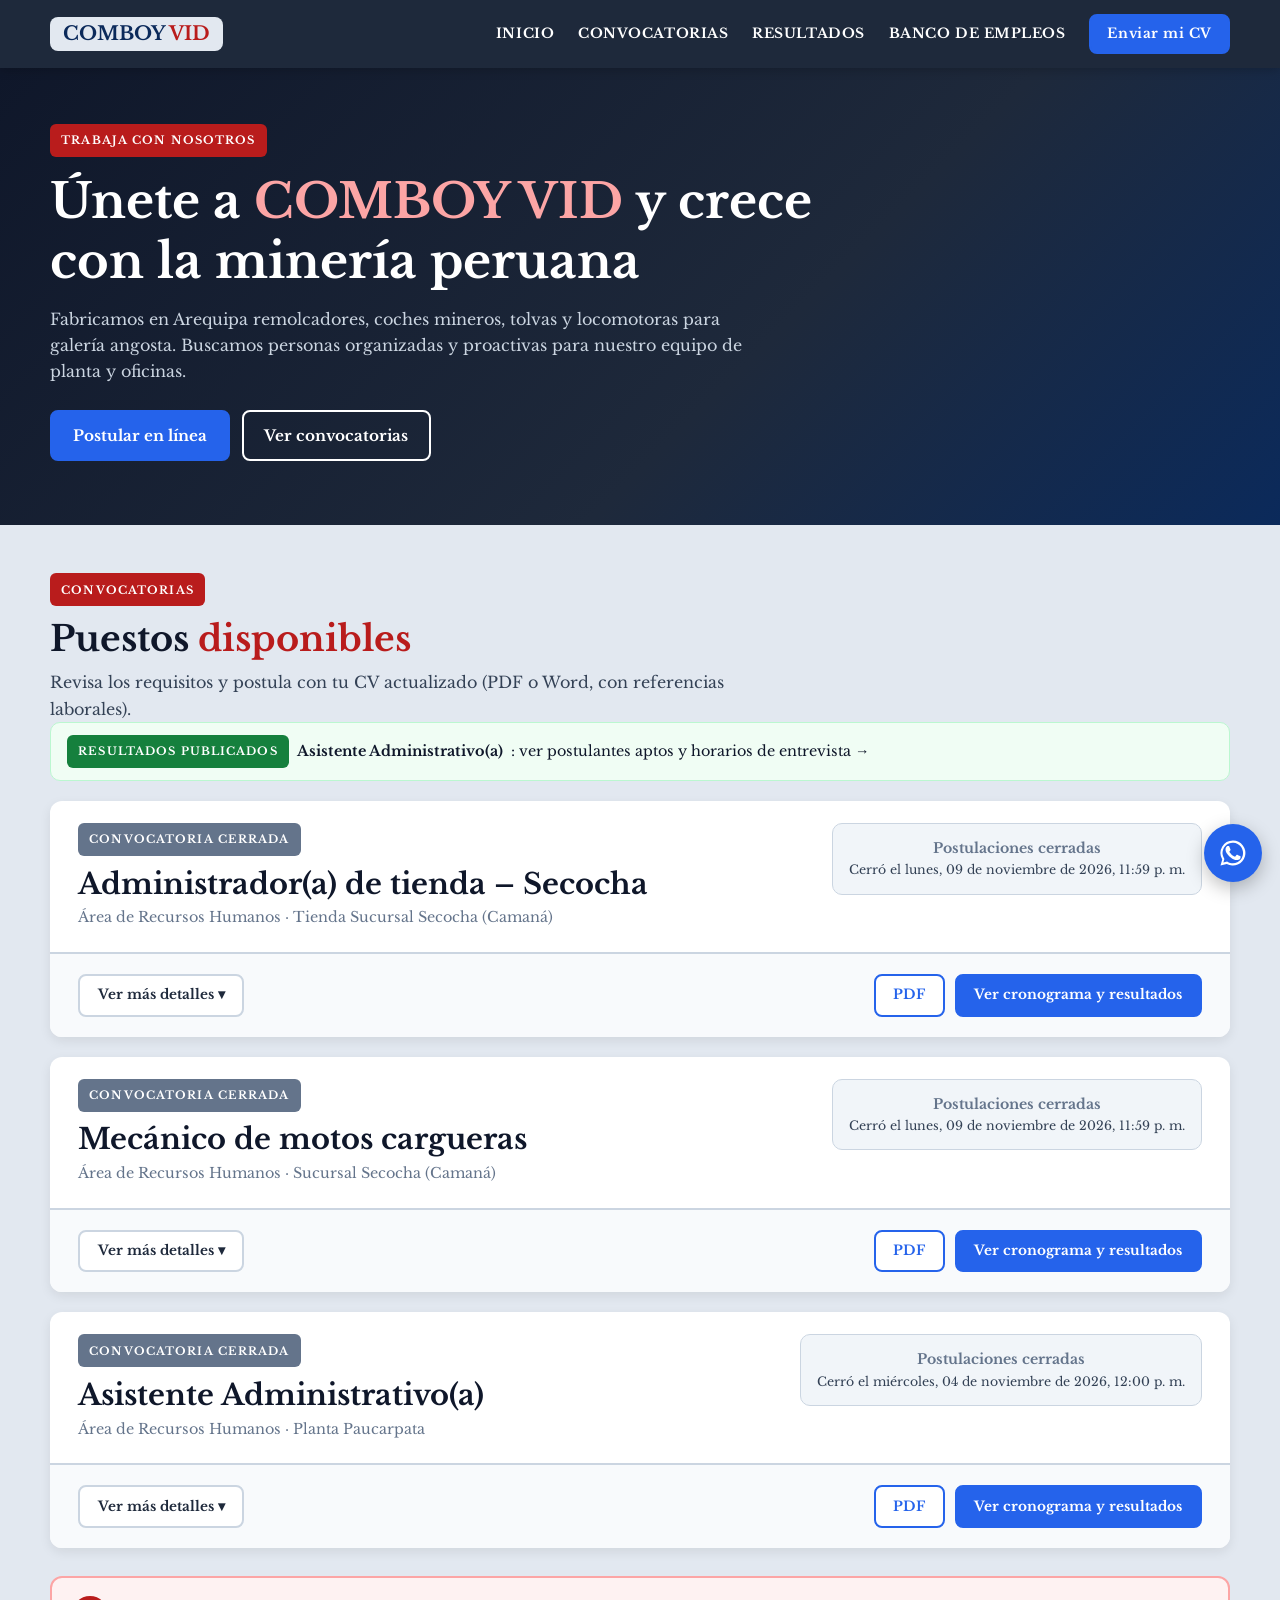
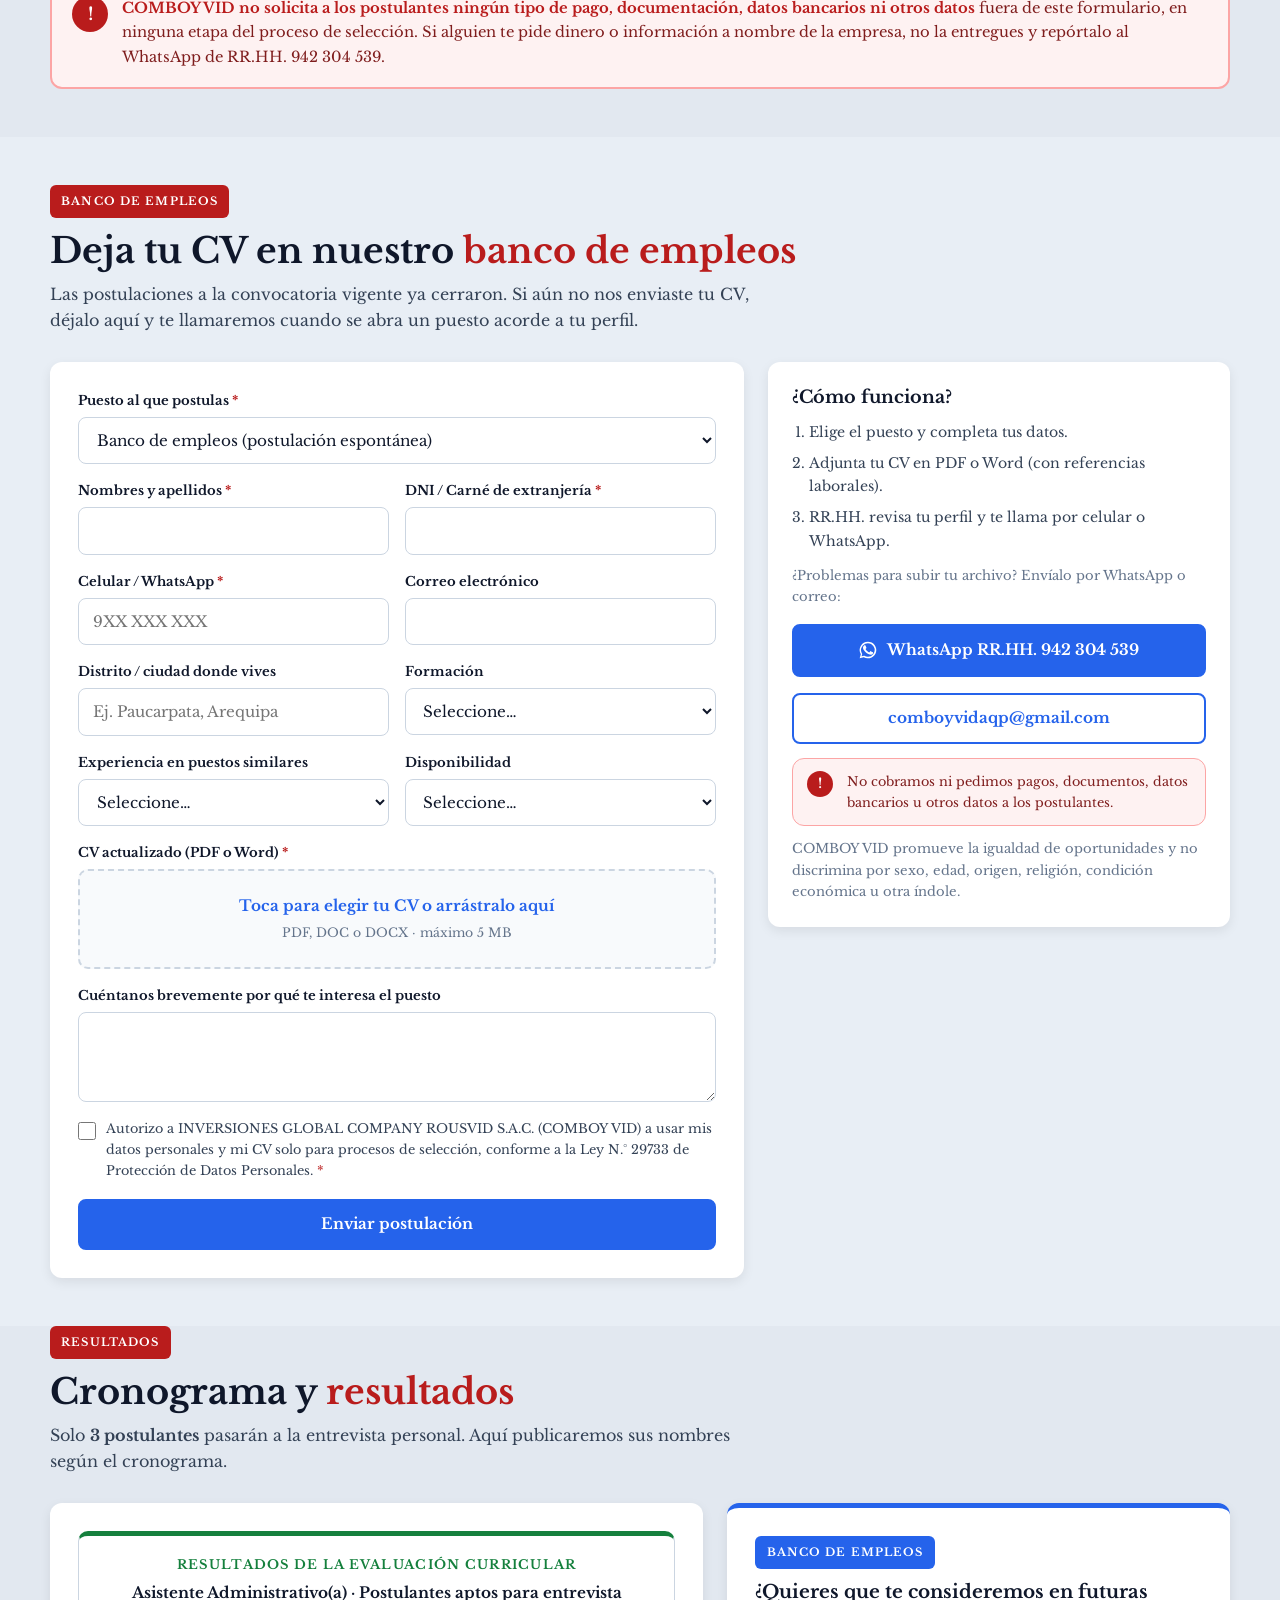
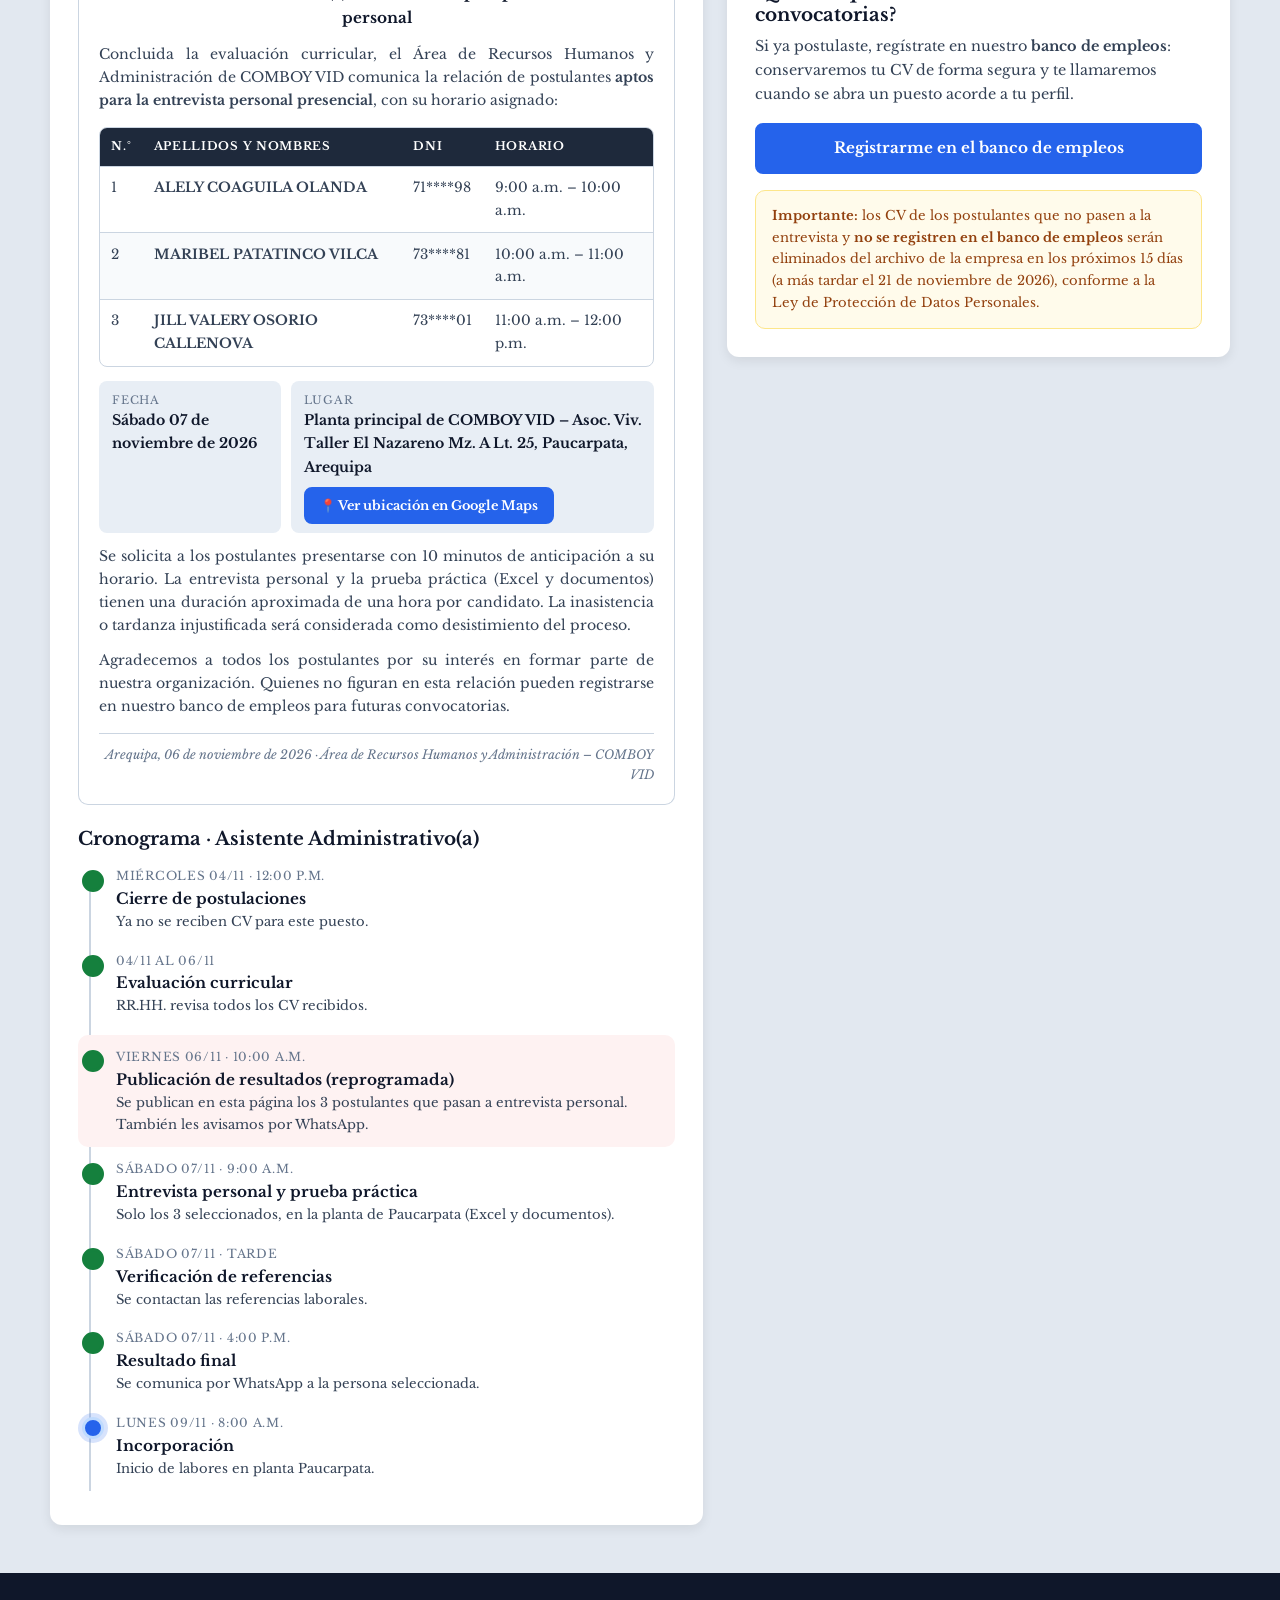
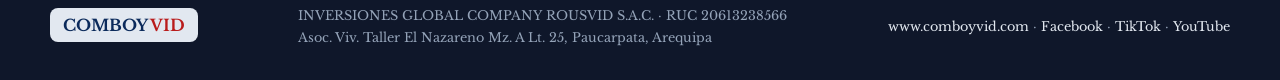
==== commit 51024c8c: "Ubicación de la planta Arequipa (Google Maps) en resultados de entrevista, convocatoria y botón Cómo" ====
--- a/convocatorias/index.html
+++ b/convocatorias/index.html
@@ -183,6 +183,7 @@
   .res-datos div{background:var(--alt);border-radius:8px;padding:.6rem .8rem}
   .res-datos dt{font-size:.7rem;letter-spacing:.08em;text-transform:uppercase;color:var(--suave)}
   .res-datos dd{font-weight:700;color:var(--tinta)}
+  .res-datos .btn.mapa{margin-top:.5rem;padding:.55rem .9rem;font-size:.8rem}
   @media(max-width:600px){.res-datos{grid-template-columns:1fr}}
   .aviso-res{display:flex;flex-wrap:wrap;gap:8px;align-items:center;background:#F0FDF4;border:1px solid #BBF7D0;border-radius:10px;padding:12px 16px;margin-bottom:20px;text-decoration:none;color:var(--tinta);font-size:.9rem}
   .aviso-res:hover{background:#DCFCE7}
@@ -552,6 +553,7 @@
     entrevista: {
       fecha: "Sábado 07 de noviembre de 2026",
       lugar: "Planta principal de COMBOY VID – Asoc. Viv. Taller El Nazareno Mz. A Lt. 25, Paucarpata, Arequipa",
+      mapa: "https://maps.app.goo.gl/mb6EYSeRt8oqpW9b6",
       indicaciones: "Se solicita a los postulantes presentarse con 10 minutos de anticipación a su horario. La entrevista personal y la prueba práctica (Excel y documentos) tienen una duración aproximada de una hora por candidato. La inasistencia o tardanza injustificada será considerada como desistimiento del proceso."
     },
     firmaResultados: "Arequipa, 06 de noviembre de 2026 · Área de Recursos Humanos y Administración – COMBOY VID",
@@ -610,6 +612,7 @@
       ["Sábados", "8:00 a.m. – 1:00 p.m.", "Jornada corrida"]
     ],
     lugar: "Planta principal de COMBOY VID – Asoc. Viv. Taller El Nazareno Mz. A Lt. 25, Paucarpata, Arequipa.",
+    mapa: "https://maps.app.goo.gl/mb6EYSeRt8oqpW9b6",
     etapas: ["Evaluación curricular", "Entrevista personal", "Prueba práctica (Excel y documentos)", "Verificación de referencias", "Incorporación"]
   }
 ];
@@ -659,7 +662,7 @@
           <div><h4>${esc(c.horarioTitulo || "Horario y lugar de trabajo")}</h4>
             <table class="horario"><thead><tr>${(c.horarioCab || ["Día", "Horario", "Observación"]).map(h => `<th>${esc(h)}</th>`).join("")}</tr></thead>
             <tbody>${c.horario.map(h => `<tr>${h.map(x => `<td>${esc(x)}</td>`).join("")}</tr>`).join("")}</tbody></table>
-            <p style="margin-top:.8rem;font-size:.85rem">${esc(c.lugar)}</p>
+            <p style="margin-top:.8rem;font-size:.85rem">${esc(c.lugar)}${c.mapa ? ` <a href="${esc(c.mapa)}" target="_blank" rel="noopener"><strong>Ver en Google Maps</strong></a>` : ""}</p>
           </div>
           <div class="full"><h4>Etapas del proceso de selección</h4><div class="etapas">${c.etapas.map(x => `<div>${esc(x)}</div>`).join("")}</div></div>
         </div>
@@ -707,7 +710,7 @@
       <p>Concluida la evaluación curricular, el Área de Recursos Humanos y Administración de COMBOY VID comunica la relación de postulantes <strong>aptos para la entrevista personal presencial</strong>, con su horario asignado:</p>
       <div class="tabla-res"><table><thead><tr><th>N.°</th><th>Apellidos y nombres</th><th>DNI</th><th>Horario</th></tr></thead>
       <tbody>${c.seleccionados.map((x, i) => `<tr><td>${i + 1}</td><td><strong>${esc(x.nombre || x)}</strong></td><td>${esc(dniParcial(x.dni))}</td><td>${esc(x.hora || "")}</td></tr>`).join("")}</tbody></table></div>
-      ${e.fecha ? `<dl class="res-datos"><div><dt>Fecha</dt><dd>${esc(e.fecha)}</dd></div><div><dt>Lugar</dt><dd>${esc(e.lugar)}</dd></div></dl>` : ""}
+      ${e.fecha ? `<dl class="res-datos"><div><dt>Fecha</dt><dd>${esc(e.fecha)}</dd></div><div><dt>Lugar</dt><dd>${esc(e.lugar)}${e.mapa ? `<br><a class="btn mapa" href="${esc(e.mapa)}" target="_blank" rel="noopener">📍 Ver ubicación en Google Maps</a>` : ""}</dd></div></dl>` : ""}
       ${e.indicaciones ? `<p>${esc(e.indicaciones)}</p>` : ""}
       <p>Agradecemos a todos los postulantes por su interés en formar parte de nuestra organización. Quienes no figuran en esta relación pueden registrarse en nuestro banco de empleos para futuras convocatorias.</p>
       <span class="cf">${esc(c.firmaResultados || "Área de Recursos Humanos y Administración – COMBOY VID")}</span>
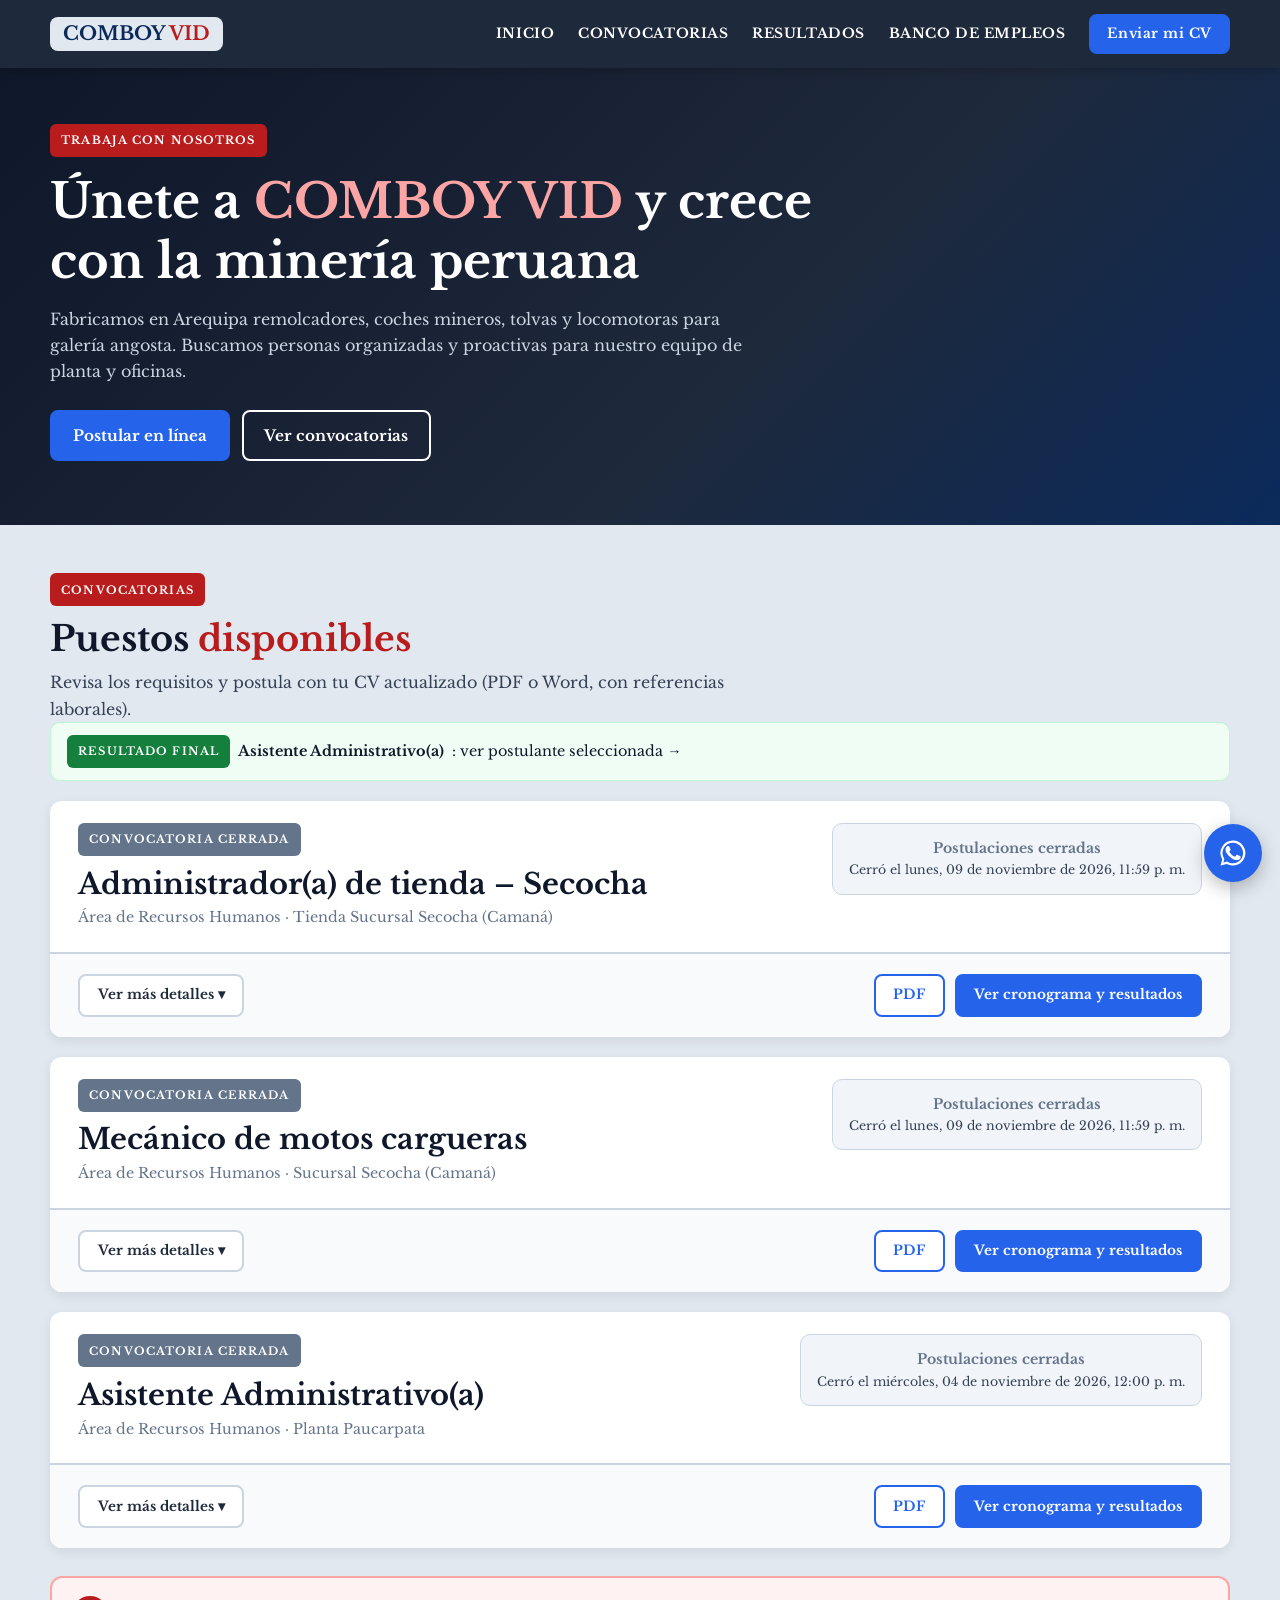
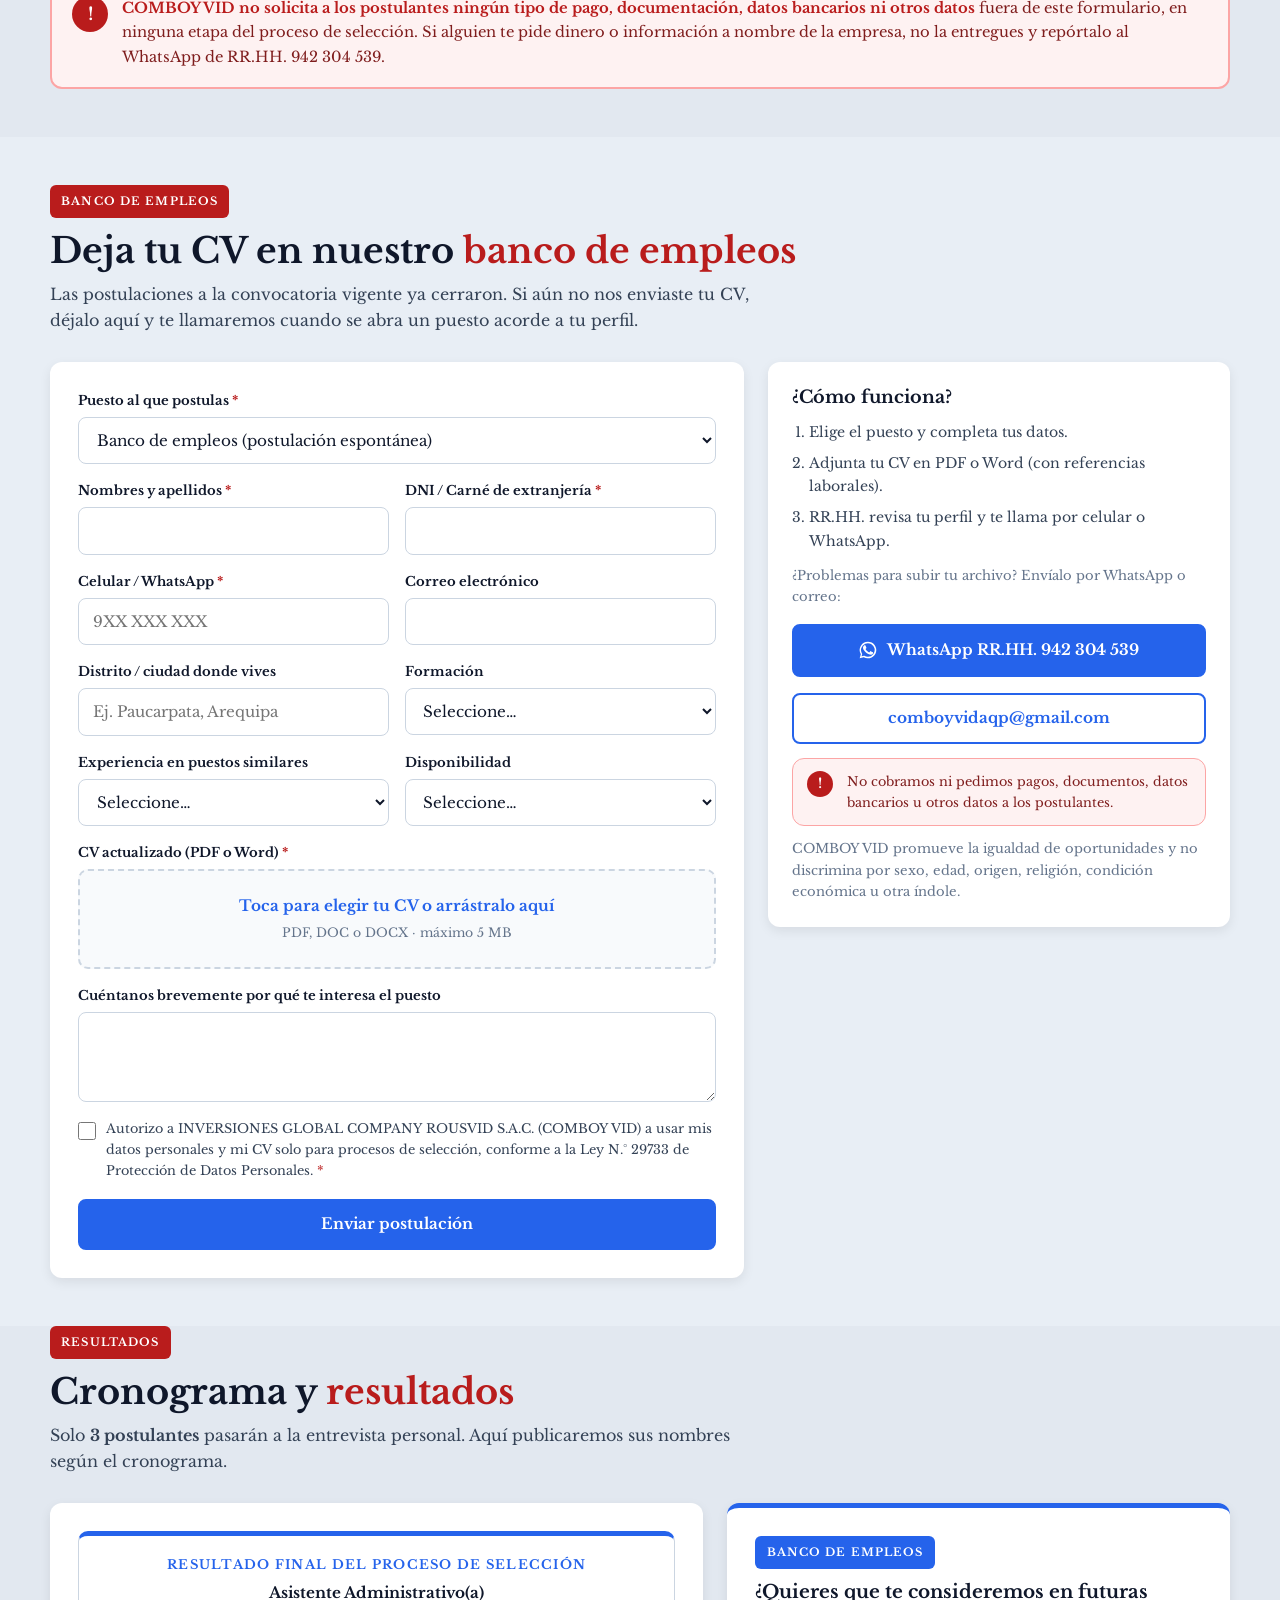
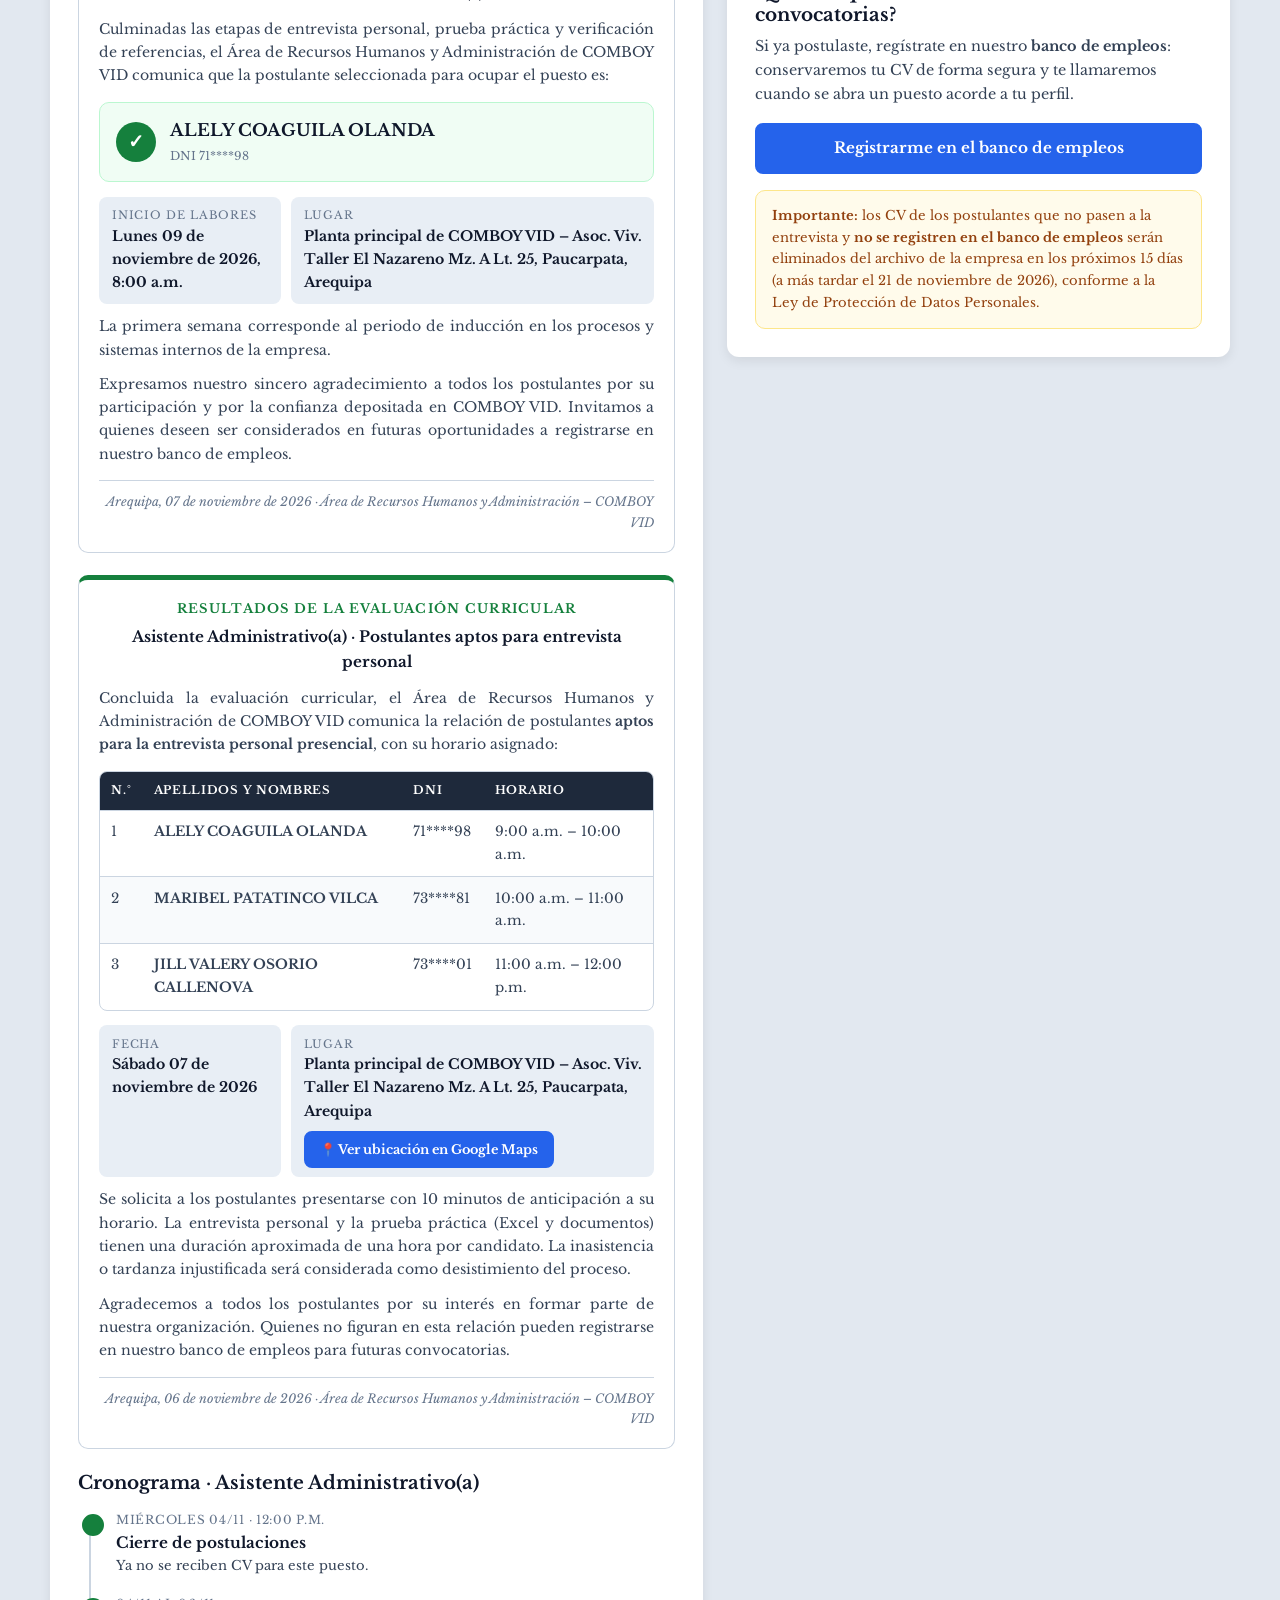
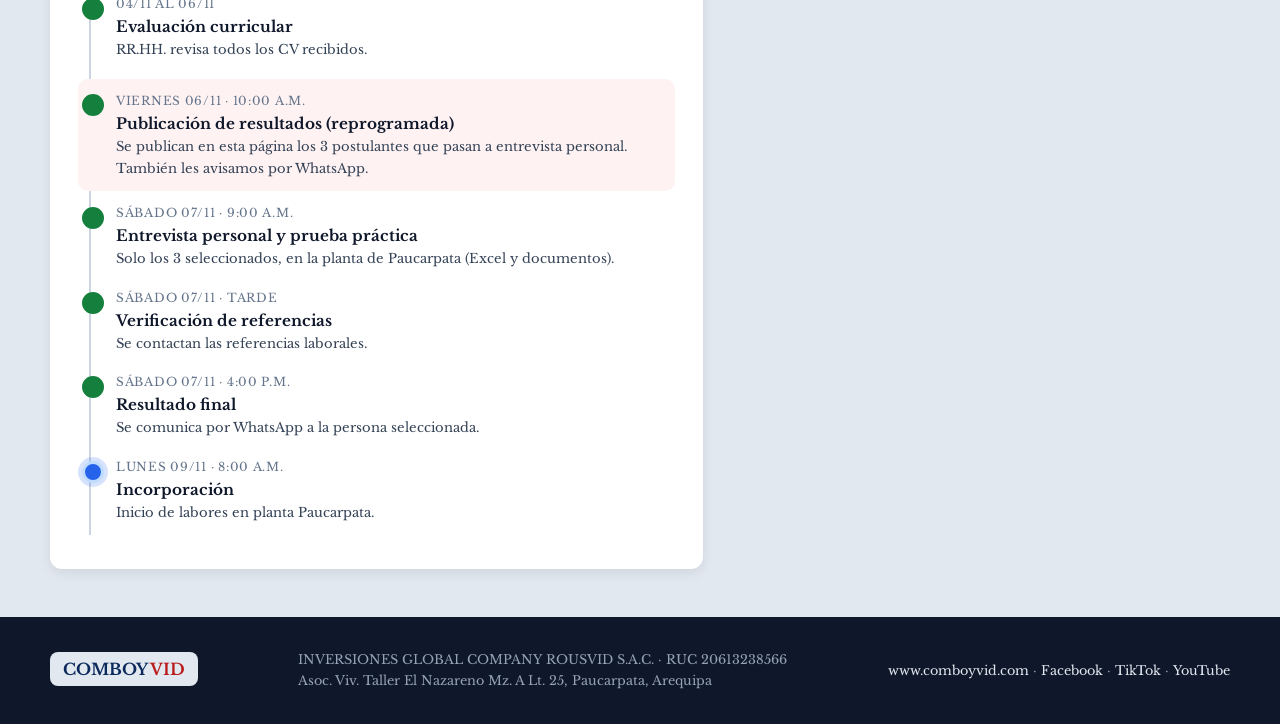
==== commit e89efb55: "Asistente Administrativo: resultado final publicado (Alely Coaguila Olanda, inicio lunes 09/11 con s" ====
--- a/convocatorias/index.html
+++ b/convocatorias/index.html
@@ -173,6 +173,12 @@
   .resultado-oficial .ca{display:block;color:var(--tinta);font-weight:700;text-align:center;margin:.3rem 0 .8rem;font-size:.95rem}
   .resultado-oficial p{margin-top:.7rem;text-align:justify}
   .resultado-oficial .cf{display:block;margin-top:.9rem;padding-top:.7rem;border-top:1px solid var(--linea);font-size:.78rem;color:var(--suave);text-align:right;font-style:italic}
+  .resultado-oficial.final{border-top-color:var(--azul)}
+  .resultado-oficial.final .ct{color:var(--azul)}
+  .ganador{display:flex;gap:14px;align-items:center;background:#F0FDF4;border:1px solid #BBF7D0;border-radius:10px;padding:14px 16px;margin-top:.9rem}
+  .ganador span{flex:none;width:40px;height:40px;border-radius:50%;background:var(--verde);color:#fff;display:grid;place-items:center;font-weight:700;font-size:1.2rem}
+  .ganador strong{display:block;color:var(--tinta);font-size:1.05rem}
+  .ganador small{color:var(--suave)}
   .tabla-res{overflow-x:auto;margin-top:.9rem;border:1px solid var(--linea);border-radius:8px}
   .tabla-res table{width:100%;border-collapse:collapse;font-size:.85rem}
   .tabla-res th{background:var(--navy);color:#fff;text-align:left;padding:.6rem .7rem;font-size:.72rem;letter-spacing:.06em;text-transform:uppercase}
@@ -557,6 +563,14 @@
       indicaciones: "Se solicita a los postulantes presentarse con 10 minutos de anticipación a su horario. La entrevista personal y la prueba práctica (Excel y documentos) tienen una duración aproximada de una hora por candidato. La inasistencia o tardanza injustificada será considerada como desistimiento del proceso."
     },
     firmaResultados: "Arequipa, 06 de noviembre de 2026 · Área de Recursos Humanos y Administración – COMBOY VID",
+    // Resultado final del proceso (se muestra apenas tenga nombre)
+    resultadoFinal: {
+      nombre: "ALELY COAGUILA OLANDA",
+      dni: "71380298",
+      inicio: "Lunes 09 de noviembre de 2026, 8:00 a.m.",
+      detalle: "La primera semana corresponde al periodo de inducción en los procesos y sistemas internos de la empresa.",
+      firma: "Arequipa, 07 de noviembre de 2026 · Área de Recursos Humanos y Administración – COMBOY VID"
+    },
     // Los CV de quienes NO se registren en el banco de empleos se eliminan hasta esta fecha (15 días después de los resultados)
     eliminacionCV: "2026-11-21",
     // Aviso que se muestra arriba del cronograma (dejar "" para ocultarlo)
@@ -701,9 +715,10 @@
     ${publicado ? "" : `<div class="selec"><h4>Pasan a entrevista personal</h4>
       ${`<div class="pend">Los nombres de los <strong>3 postulantes seleccionados</strong> se publicarán aquí el ${esc(pub ? pub[1].toLowerCase().replace(" · ", " a las ") : "día indicado.")} Los seleccionados también recibirán un mensaje por WhatsApp.</div>`}
     </div>`}`;
+  const dniParcial = d => String(d || "").replace(/^(\d{2})\d+(\d{2})$/, (m, a, b) => a + "****" + b);
+  const rf = c.resultadoFinal && c.resultadoFinal.nombre ? c.resultadoFinal : null;
   if (publicado){
     const e = c.entrevista || {};
-    const dniParcial = d => String(d || "").replace(/^(\d{2})\d+(\d{2})$/, (m, a, b) => a + "****" + b);
     $("#crono").insertAdjacentHTML("afterbegin", `<div class="resultado-oficial" id="resultado-${esc(c.id)}">
       <strong class="ct">Resultados de la evaluación curricular</strong>
       <span class="ca">${esc(c.puesto)} · Postulantes aptos para entrevista personal</span>
@@ -715,7 +730,19 @@
       <p>Agradecemos a todos los postulantes por su interés en formar parte de nuestra organización. Quienes no figuran en esta relación pueden registrarse en nuestro banco de empleos para futuras convocatorias.</p>
       <span class="cf">${esc(c.firmaResultados || "Área de Recursos Humanos y Administración – COMBOY VID")}</span>
     </div>`);
-    if (!$("#avisoRes")) $("#lista").insertAdjacentHTML("beforebegin", `<a class="aviso-res" id="avisoRes" href="#resultados"><span class="tag verde">Resultados publicados</span> <strong>${esc(c.puesto)}</strong>: ver postulantes aptos y horarios de entrevista →</a>`);
+    if (rf) $("#crono").insertAdjacentHTML("afterbegin", `<div class="resultado-oficial final">
+      <strong class="ct">Resultado final del proceso de selección</strong>
+      <span class="ca">${esc(c.puesto)}</span>
+      <p>Culminadas las etapas de entrevista personal, prueba práctica y verificación de referencias, el Área de Recursos Humanos y Administración de COMBOY VID comunica que la postulante seleccionada para ocupar el puesto es:</p>
+      <div class="ganador"><span>✓</span><div><strong>${esc(rf.nombre)}</strong><small>DNI ${esc(dniParcial(rf.dni))}</small></div></div>
+      <dl class="res-datos"><div><dt>Inicio de labores</dt><dd>${esc(rf.inicio)}</dd></div><div><dt>Lugar</dt><dd>${esc(e.lugar || c.lugar)}</dd></div></dl>
+      <p>${esc(rf.detalle)}</p>
+      <p>Expresamos nuestro sincero agradecimiento a todos los postulantes por su participación y por la confianza depositada en COMBOY VID. Invitamos a quienes deseen ser considerados en futuras oportunidades a registrarse en nuestro banco de empleos.</p>
+      <span class="cf">${esc(rf.firma)}</span>
+    </div>`);
+    if (!$("#avisoRes")) $("#lista").insertAdjacentHTML("beforebegin", rf
+      ? `<a class="aviso-res" id="avisoRes" href="#resultados"><span class="tag verde">Resultado final</span> <strong>${esc(c.puesto)}</strong>: ver postulante seleccionada →</a>`
+      : `<a class="aviso-res" id="avisoRes" href="#resultados"><span class="tag verde">Resultados publicados</span> <strong>${esc(c.puesto)}</strong>: ver postulantes aptos y horarios de entrevista →</a>`);
   }
   const elim = c.eliminacionCV ? new Date(c.eliminacionCV + "T00:00:00-05:00").toLocaleDateString("es-PE", {day:"2-digit", month:"long", year:"numeric", timeZone:"America/Lima"}) : "";
   $("#nota15").innerHTML = `<strong>Importante:</strong> los CV de los postulantes que no pasen a la entrevista y <strong>no se registren en el banco de empleos</strong> serán eliminados del archivo de la empresa en los próximos 15 días${elim ? ` (a más tardar el ${esc(elim)})` : ""}, conforme a la Ley de Protección de Datos Personales.`;
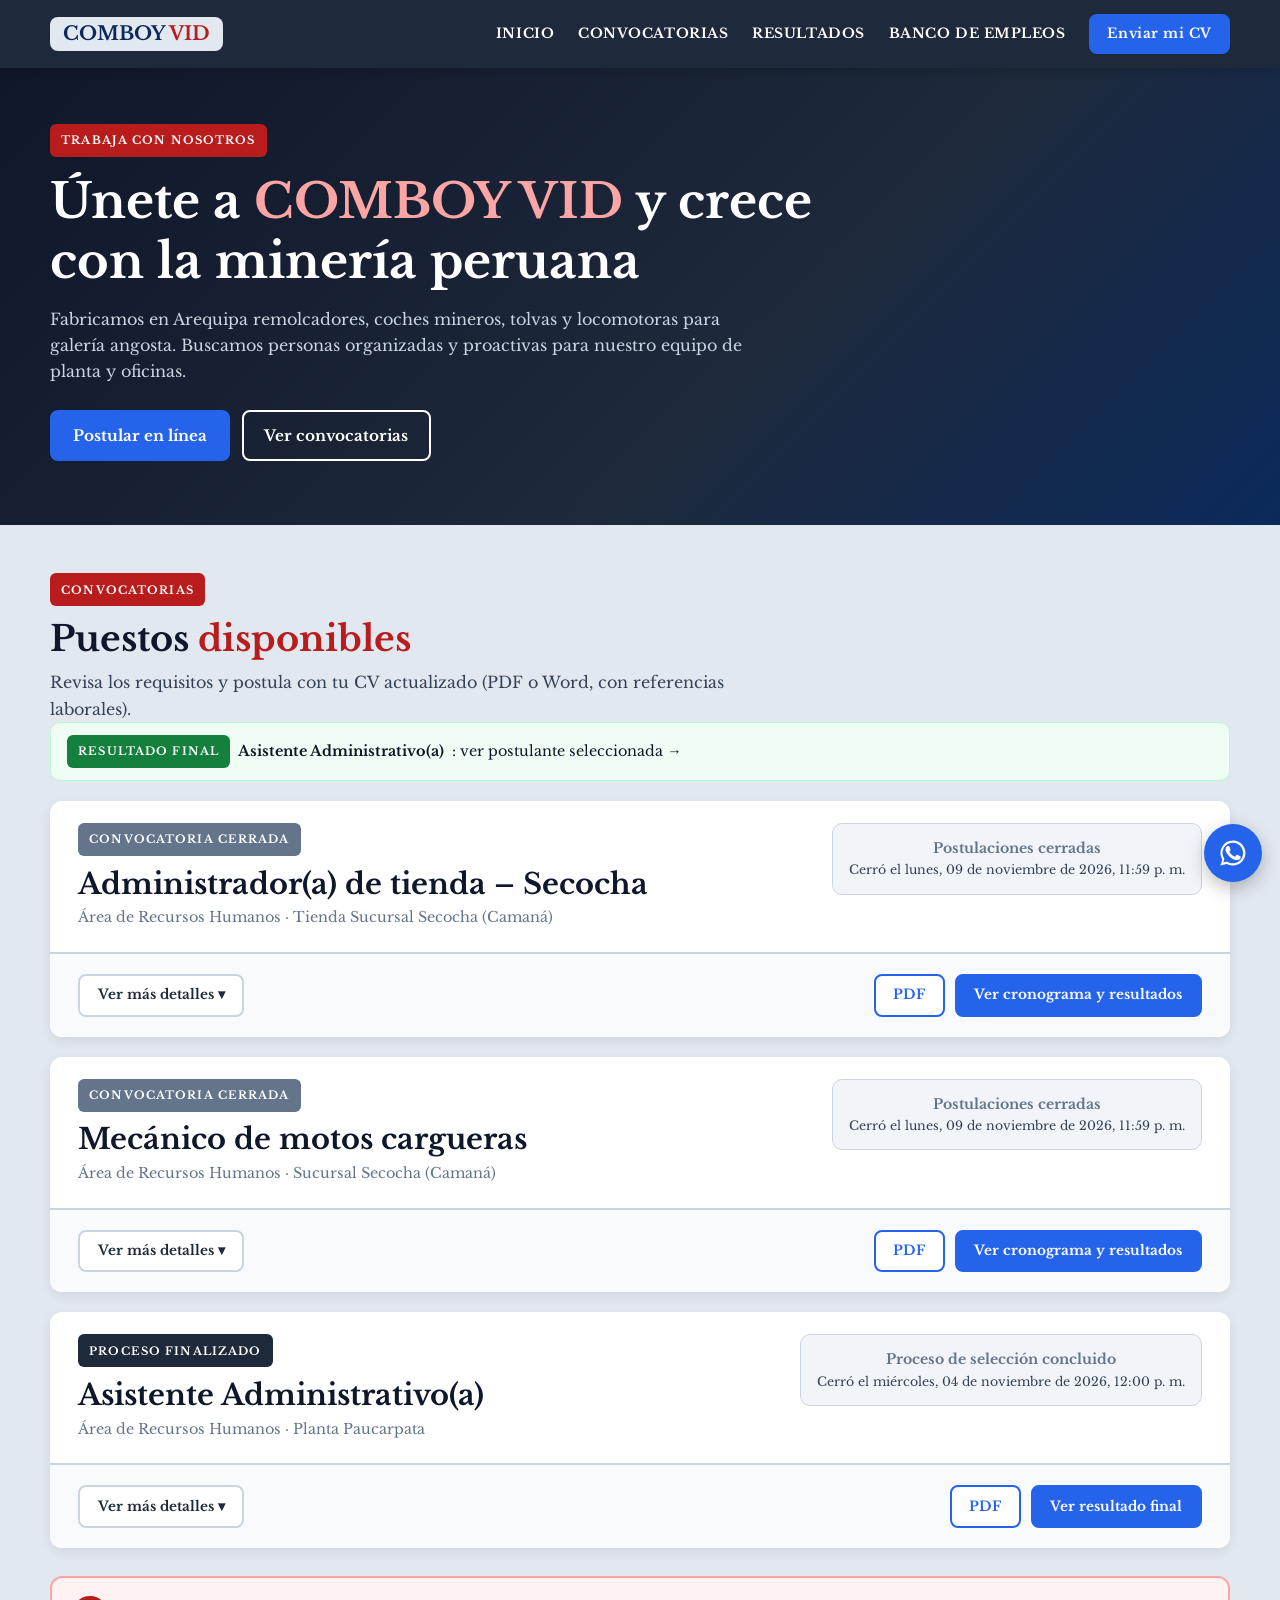
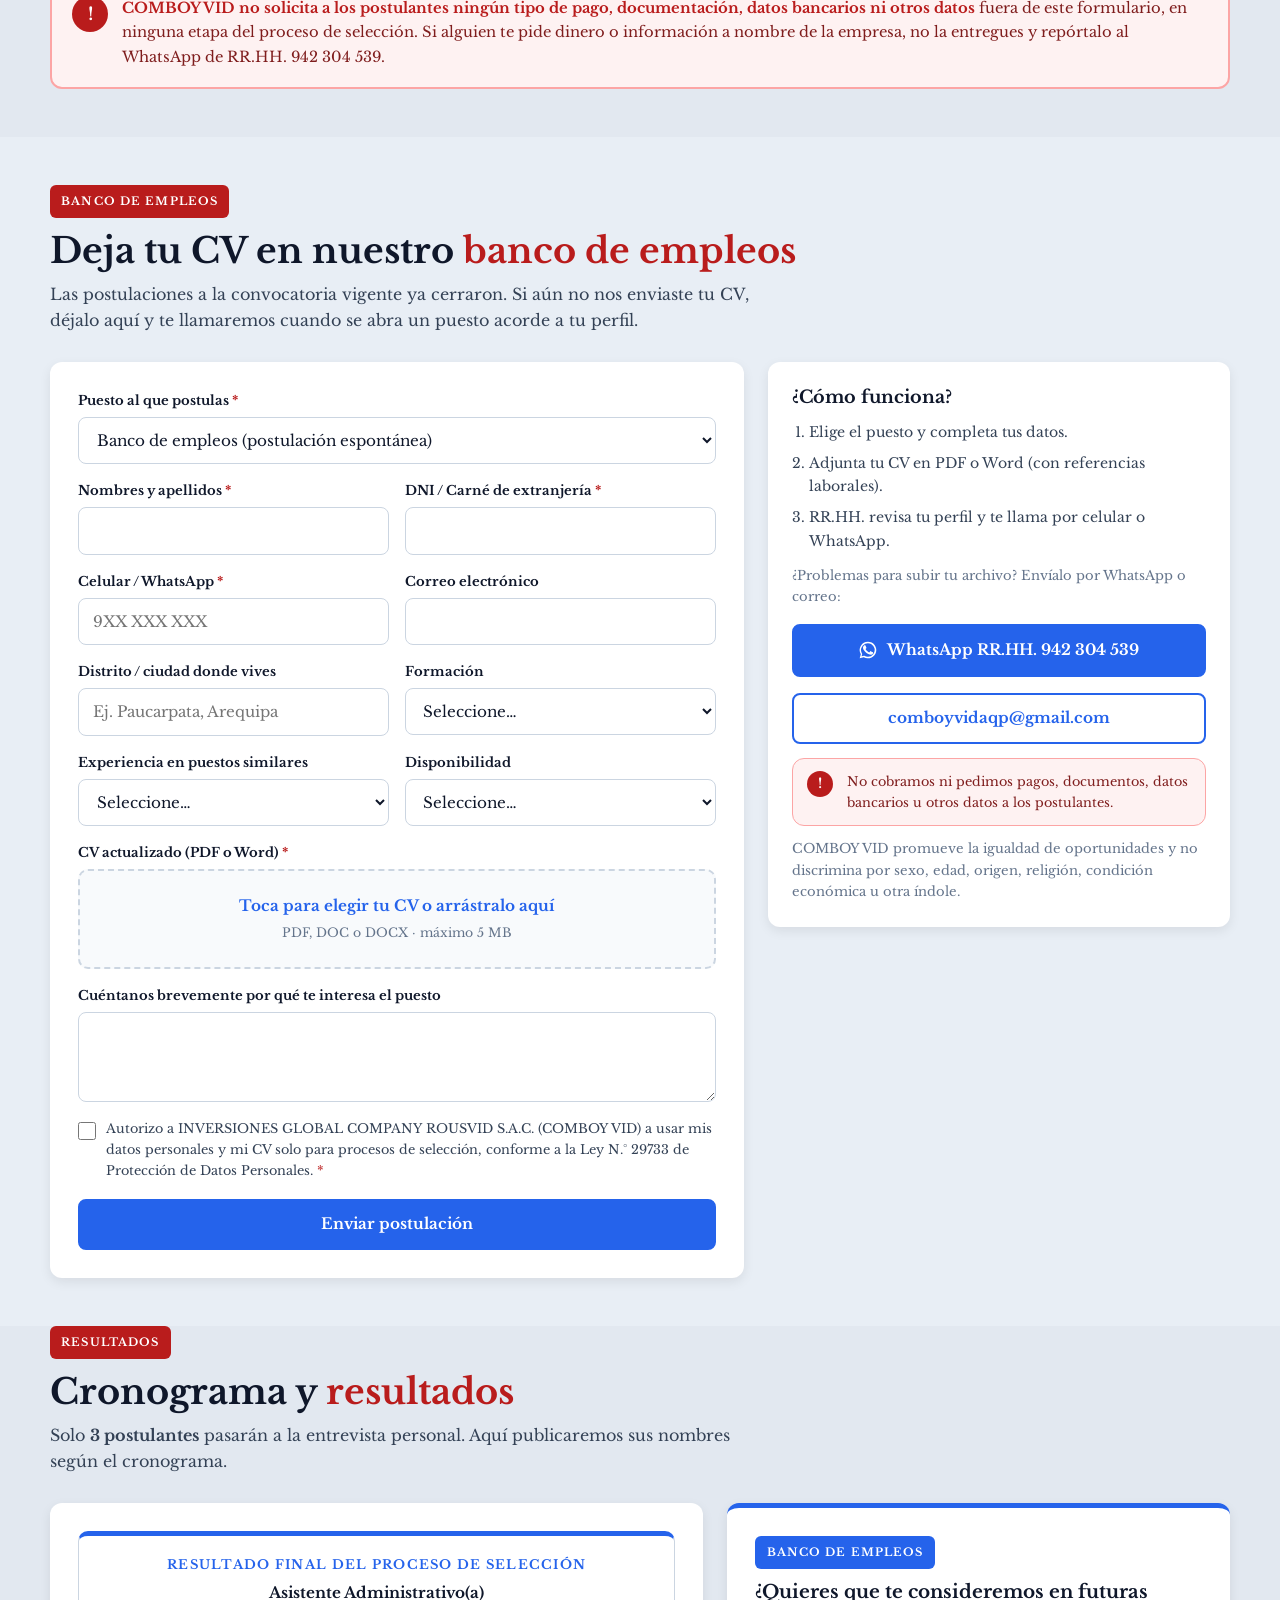
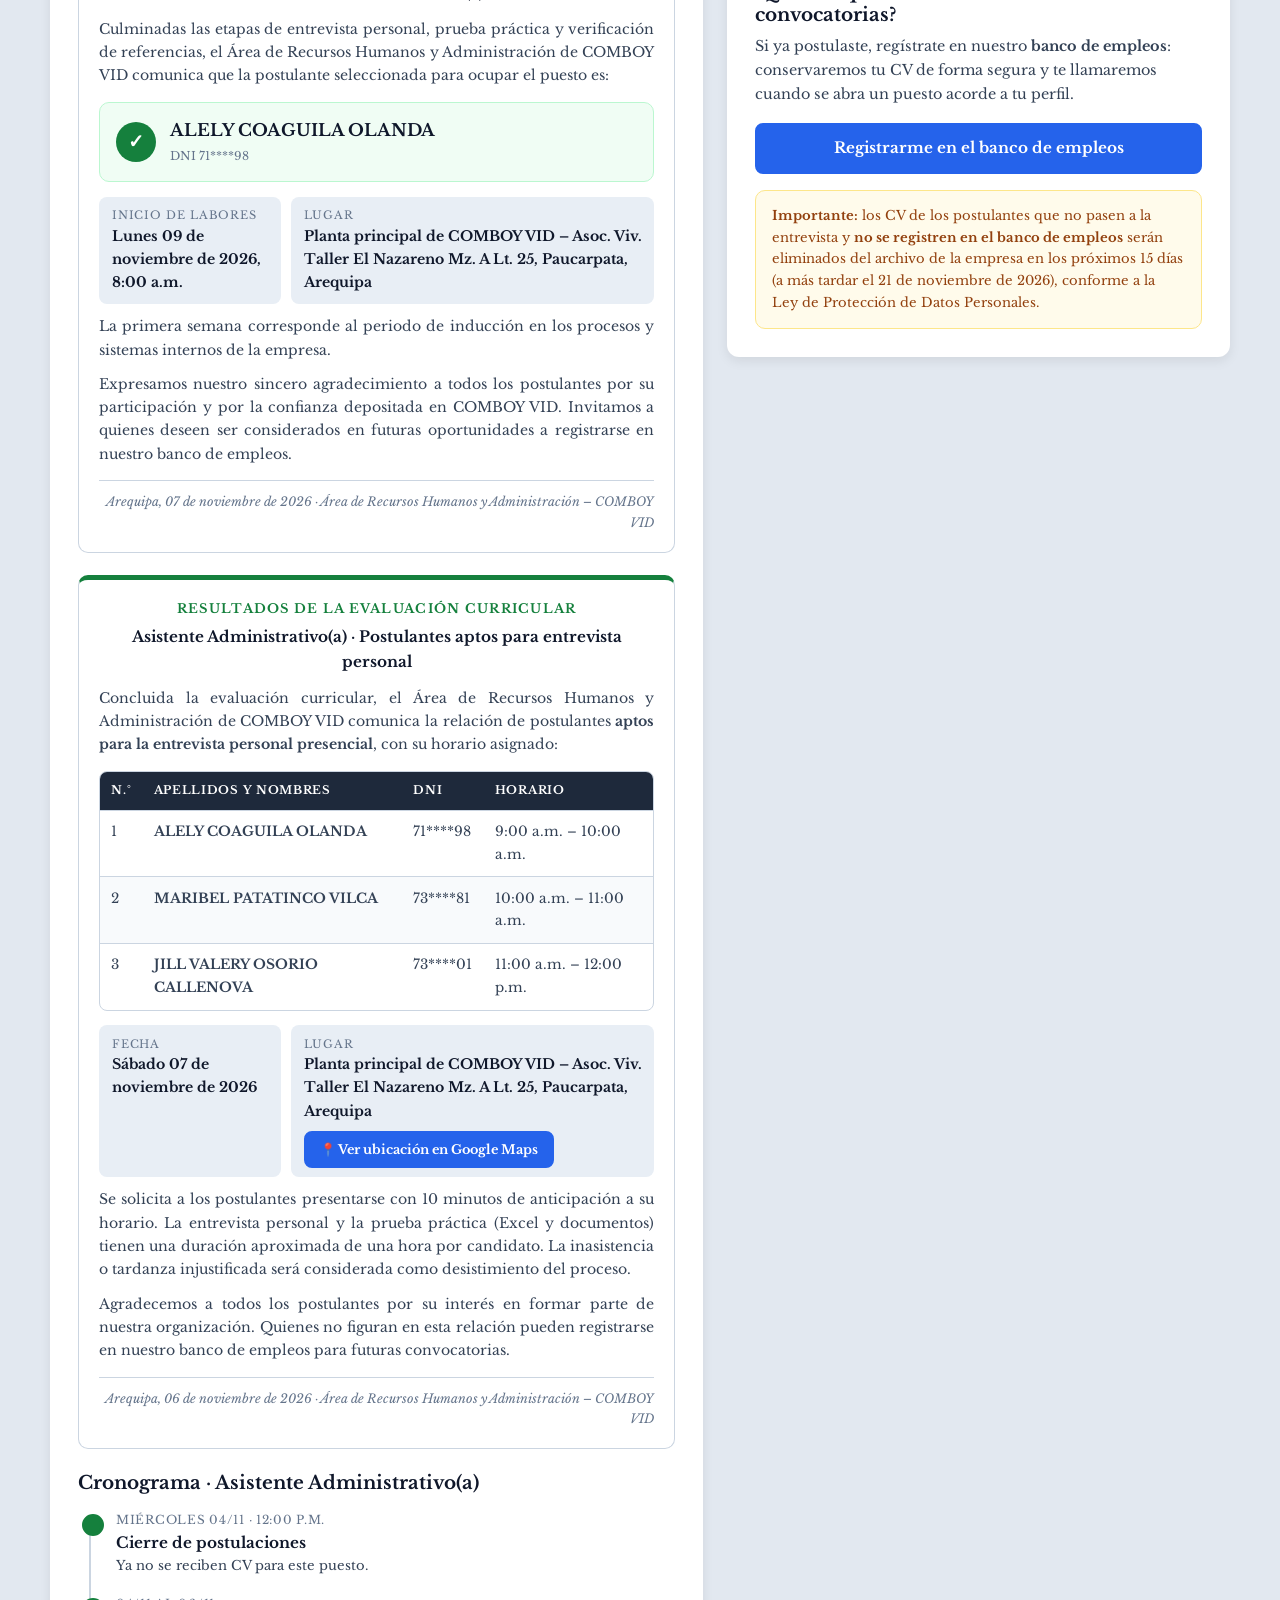
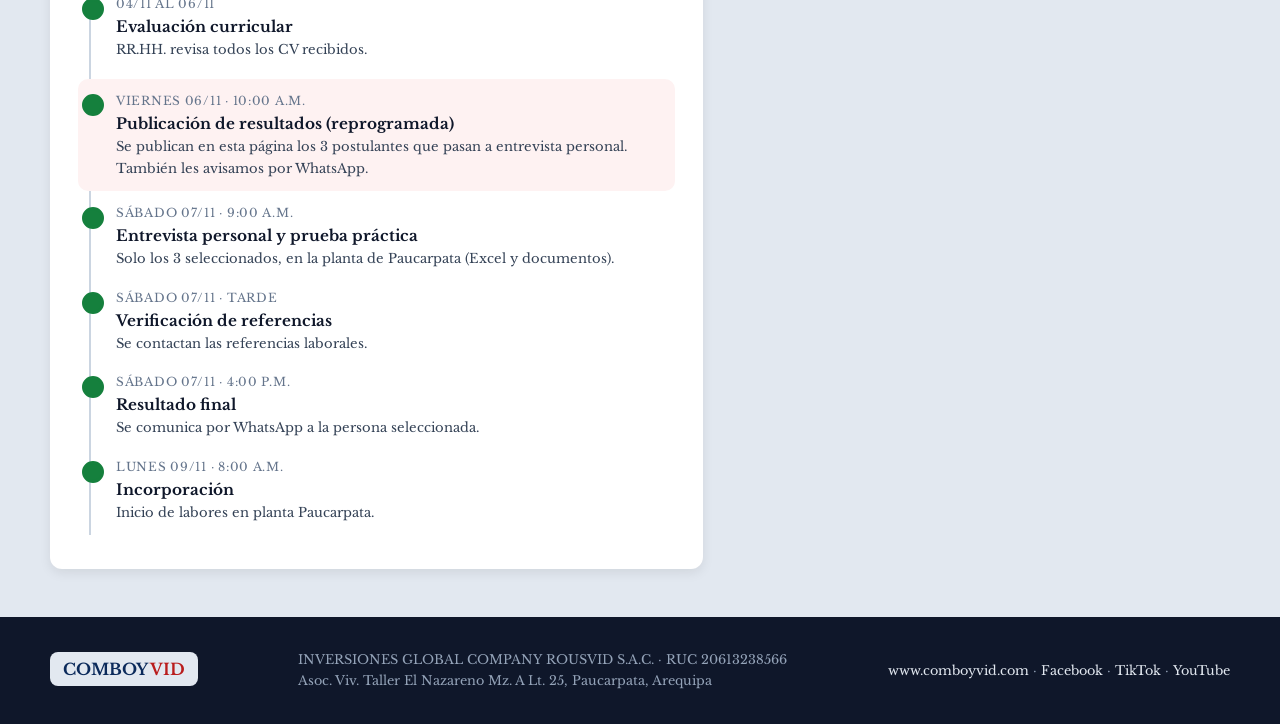
==== commit c779220f: "Asistente Administrativo: proceso de selección finalizado (etiqueta, cronograma completo y botón Ver" ====
--- a/convocatorias/index.html
+++ b/convocatorias/index.html
@@ -33,7 +33,7 @@
   [hidden]{display:none!important}
   .card{background:var(--blanco);border-radius:var(--radio);box-shadow:var(--sombra)}
   .tag{display:inline-block;background:var(--rojo);color:#fff;font-weight:700;font-size:.7rem;letter-spacing:.1em;text-transform:uppercase;padding:.45rem .7rem;border-radius:6px}
-  .tag.verde{background:var(--verde)} .tag.gris{background:var(--suave)}
+  .tag.verde{background:var(--verde)} .tag.gris{background:var(--suave)} .tag.azul{background:var(--navy)}
   .btn{display:inline-flex;align-items:center;justify-content:center;gap:.55rem;font:700 .95rem/1.2 "Libre Baskerville",serif;text-decoration:none;padding:.9rem 1.3rem;border:2px solid var(--azul);background:var(--azul);color:#fff;border-radius:8px;cursor:pointer;transition:background .15s,transform .15s;text-align:center}
   .btn:hover{background:var(--azul2);border-color:var(--azul2);transform:translateY(-1px)}
   .btn.out{background:#fff;color:var(--azul)}
@@ -564,6 +564,7 @@
     },
     firmaResultados: "Arequipa, 06 de noviembre de 2026 · Área de Recursos Humanos y Administración – COMBOY VID",
     // Resultado final del proceso (se muestra apenas tenga nombre)
+    finalizado: true,                      // proceso de selección concluido
     resultadoFinal: {
       nombre: "ALELY COAGUILA OLANDA",
       dni: "71380298",
@@ -659,11 +660,11 @@
       return `<article class="card conv" id="conv-${esc(c.id)}">
         <div class="conv-top">
           <div>
-            <span class="tag ${ok ? "verde" : "gris"}">${ok ? "Convocatoria abierta" : "Convocatoria cerrada"}</span>
+            <span class="tag ${ok ? "verde" : c.finalizado ? "azul" : "gris"}">${ok ? "Convocatoria abierta" : c.finalizado ? "Proceso finalizado" : "Convocatoria cerrada"}</span>
             <h3>${esc(c.puesto)}</h3>
             <div class="meta">${esc(c.area)}</div>
           </div>
-          <div class="plazo ${ok ? "" : "cerrada"}">${ok ? (dias <= 1 ? "¡Último día para postular!" : "Quedan " + dias + " días") : "Postulaciones cerradas"}<small>${ok ? "Válida hasta el" : "Cerró el"} ${esc(fechaLarga(c))}</small></div>
+          <div class="plazo ${ok ? "" : "cerrada"}">${ok ? (dias <= 1 ? "¡Último día para postular!" : "Quedan " + dias + " días") : c.finalizado ? "Proceso de selección concluido" : "Postulaciones cerradas"}<small>${ok ? "Válida hasta el" : "Cerró el"} ${esc(fechaLarga(c))}</small></div>
         </div>
         ${ok ? `<dl class="datos">${clave.map(d => `<div><dt>${esc(d[0])}</dt><dd>${esc(d[1])}</dd></div>`).join("")}</dl>
         <p class="resumen">${esc(c.objetivo)}</p>` : ""}
@@ -684,7 +685,7 @@
           <button class="btn out ver-mas" type="button" data-detalle="det-${esc(c.id)}" aria-expanded="false">Ver más detalles ▾</button>
           <div class="acc">
             ${c.pdf ? `<a class="btn out" href="${esc(c.pdf)}" target="_blank" rel="noopener">PDF</a>` : ""}
-            ${ok ? `<a class="btn" href="#postular" data-postular="${esc(c.puesto)}">Postular a este puesto</a>` : `<a class="btn" href="#resultados">Ver cronograma y resultados</a>`}
+            ${ok ? `<a class="btn" href="#postular" data-postular="${esc(c.puesto)}">Postular a este puesto</a>` : `<a class="btn" href="#resultados">${c.finalizado ? "Ver resultado final" : "Ver cronograma y resultados"}</a>`}
           </div>
         </div>
       </article>`;
@@ -707,6 +708,7 @@
   if (!c){ $("#resultados").hidden = true; return; }
   const ahora = new Date(), t = c.cronograma;
   let actual = -1; t.forEach((e, i) => { if (ahora >= fechaPeru(e[0])) actual = i; });
+  if (c.finalizado) actual = t.length;   // todas las etapas en verde
   const pub = t.find(e => e[4]);
   const publicado = c.seleccionados.length && (!pub || ahora >= fechaPeru(pub[0]));
   $("#crono").innerHTML = (c.avisoCronograma && !publicado ? `<div class="comunicado"><strong class="ct">${esc(c.avisoCronograma.titulo)}</strong><span class="ca">${esc(c.avisoCronograma.asunto)}</span>${c.avisoCronograma.parrafos.map(x => `<p>${esc(x)}</p>`).join("")}<span class="cf">${esc(c.avisoCronograma.firma)}</span></div>` : "") + `<h3>Cronograma · ${esc(c.puesto)}</h3>
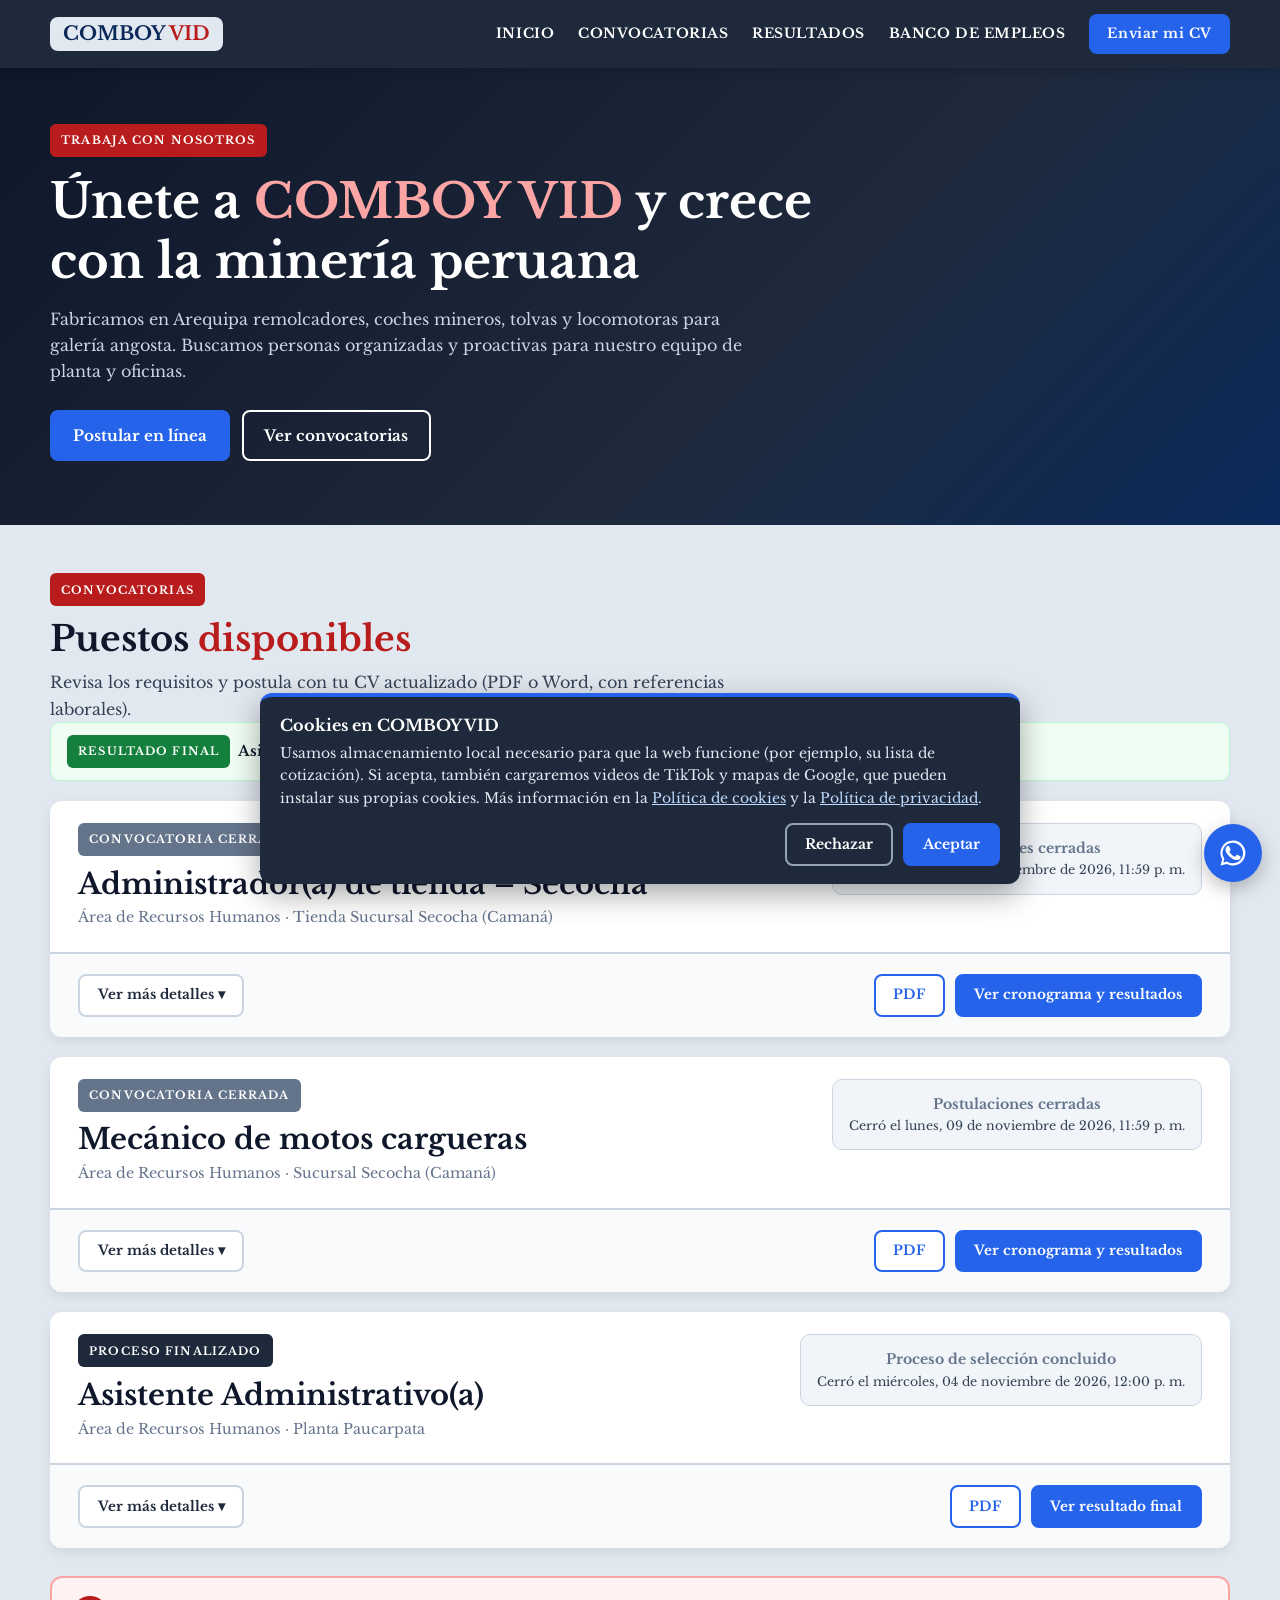
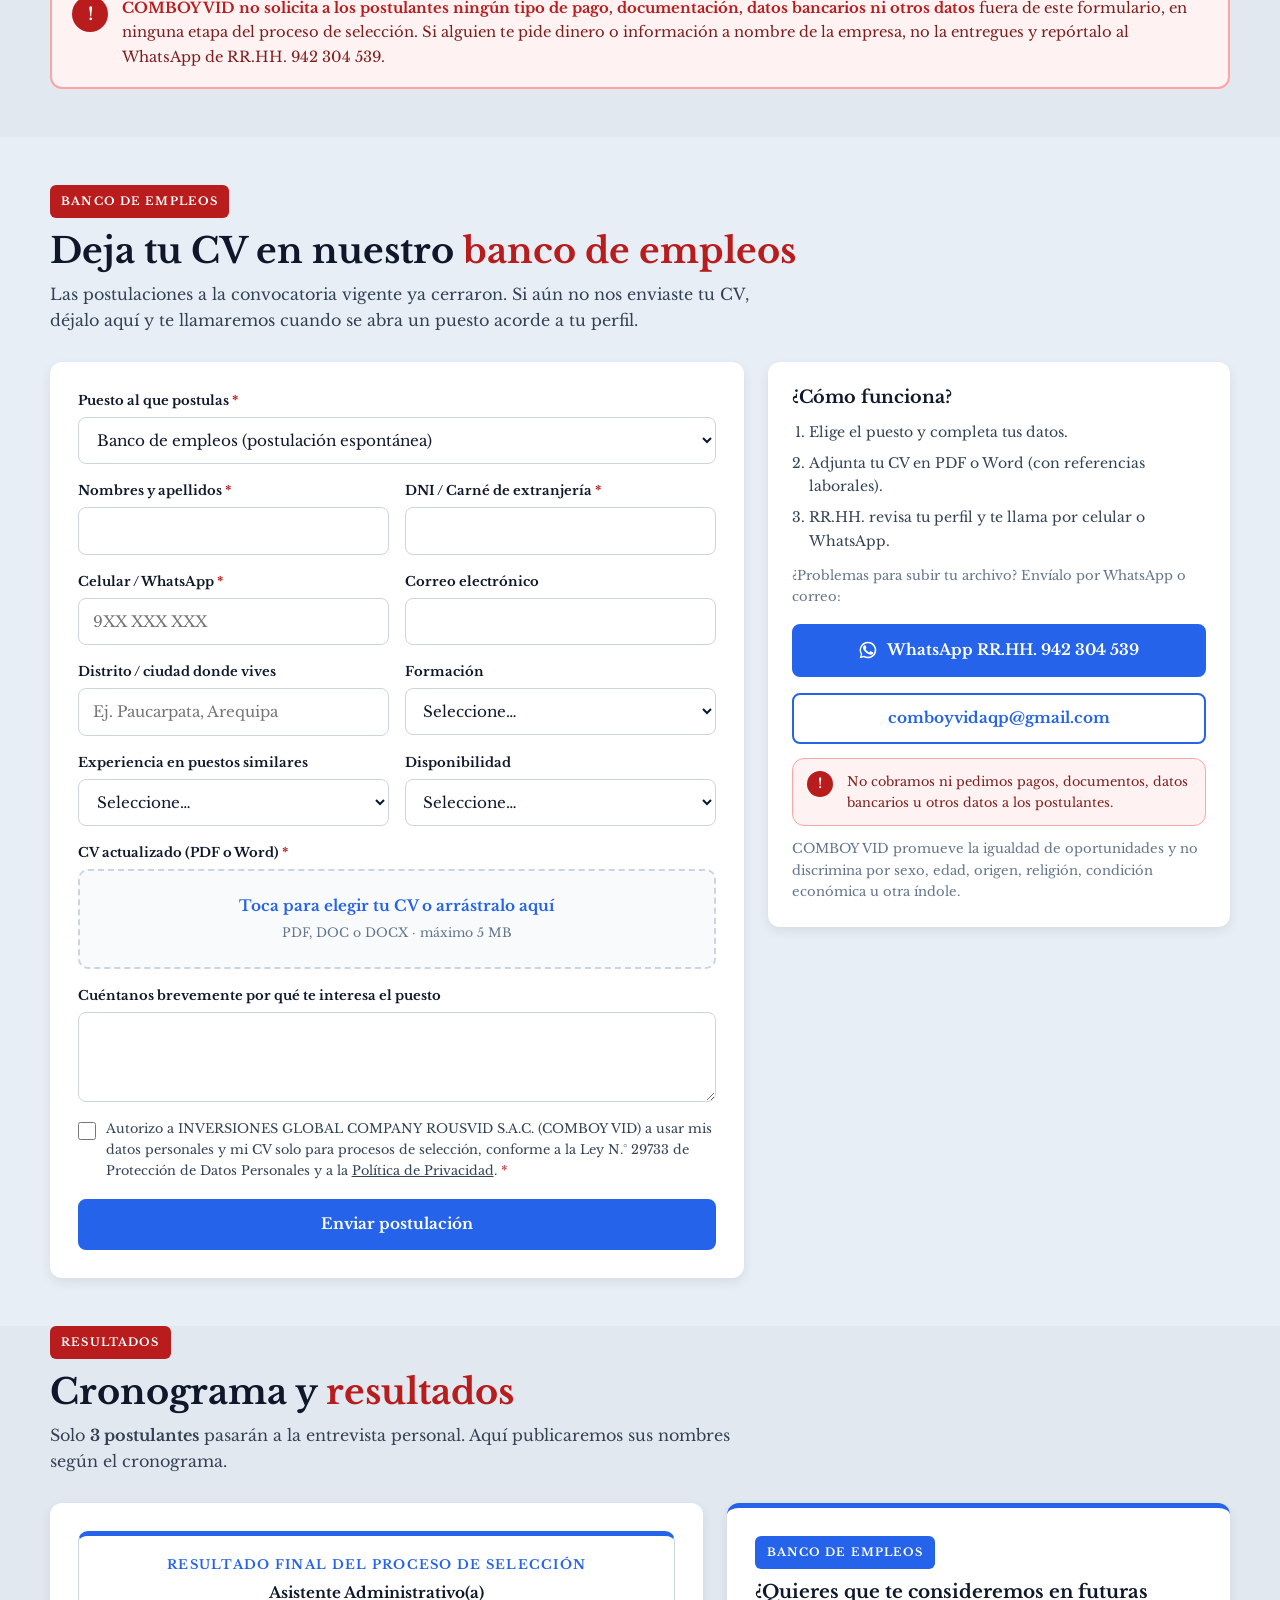
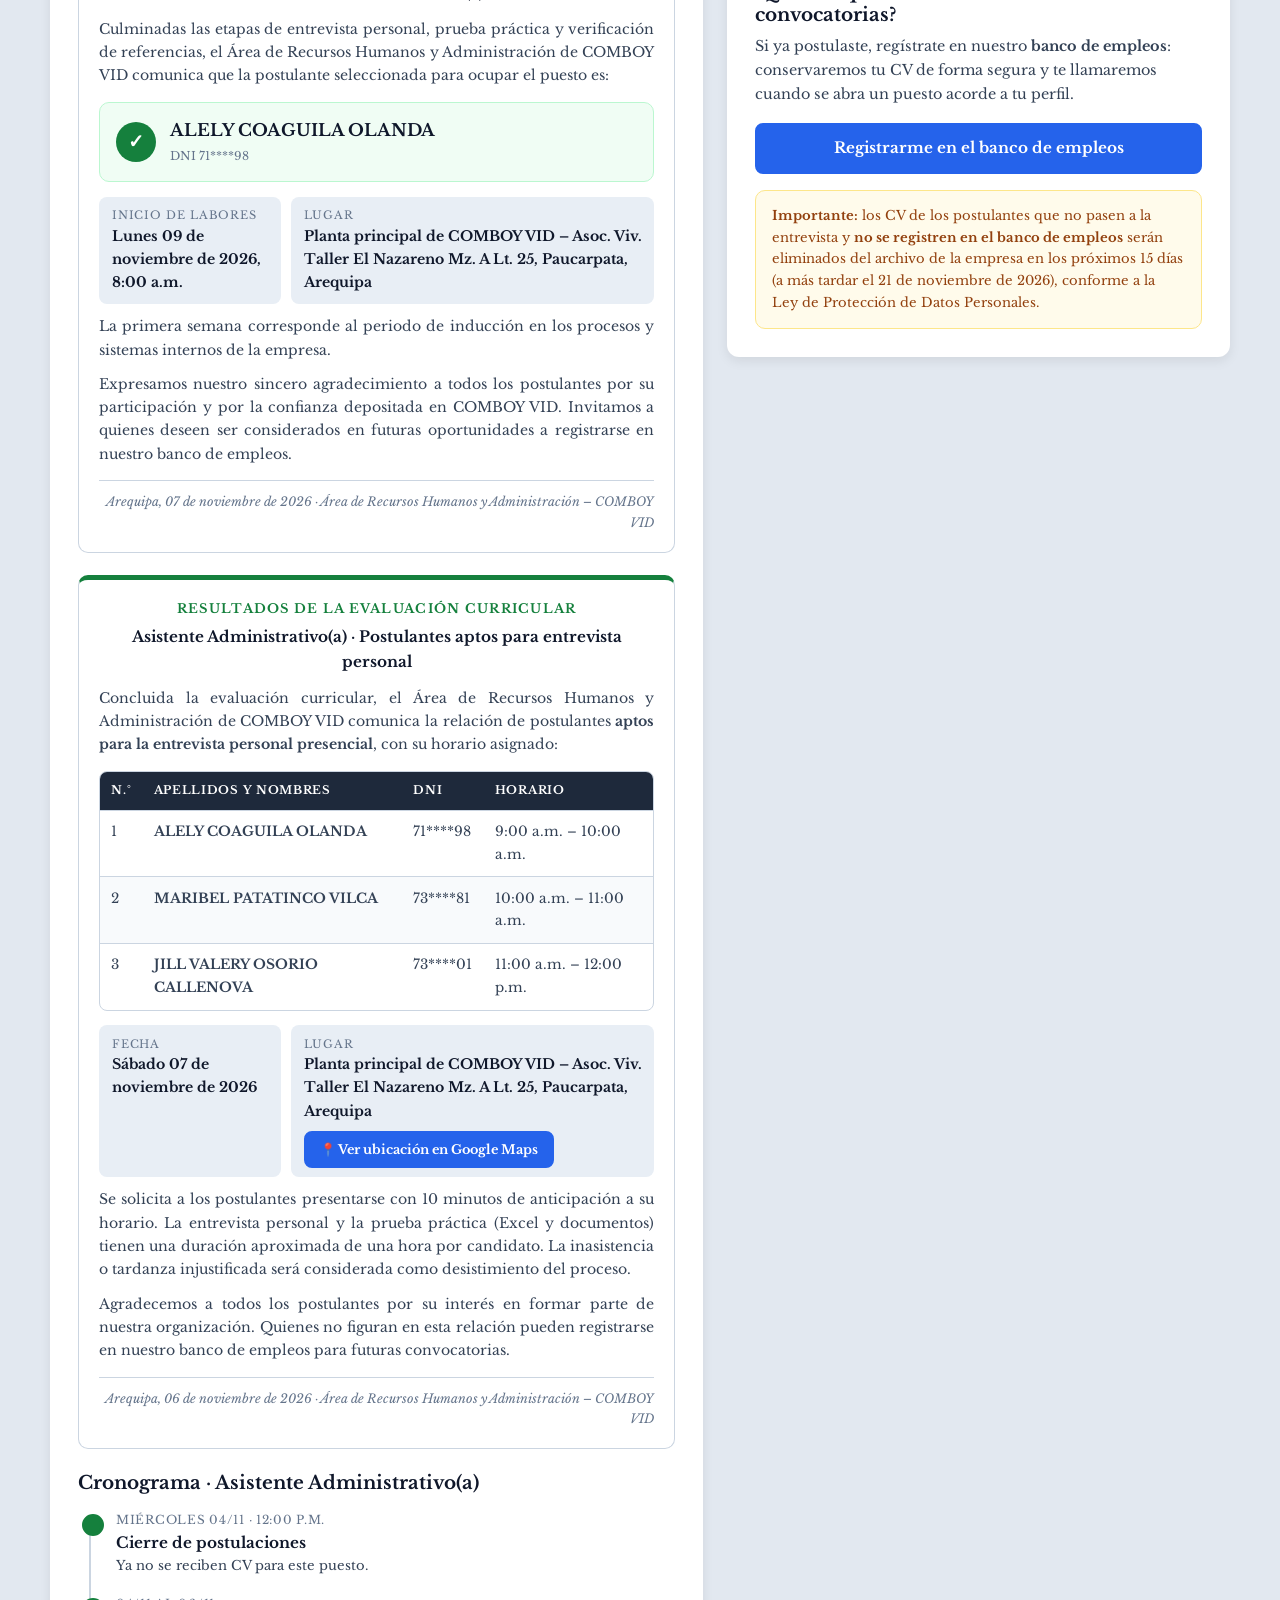
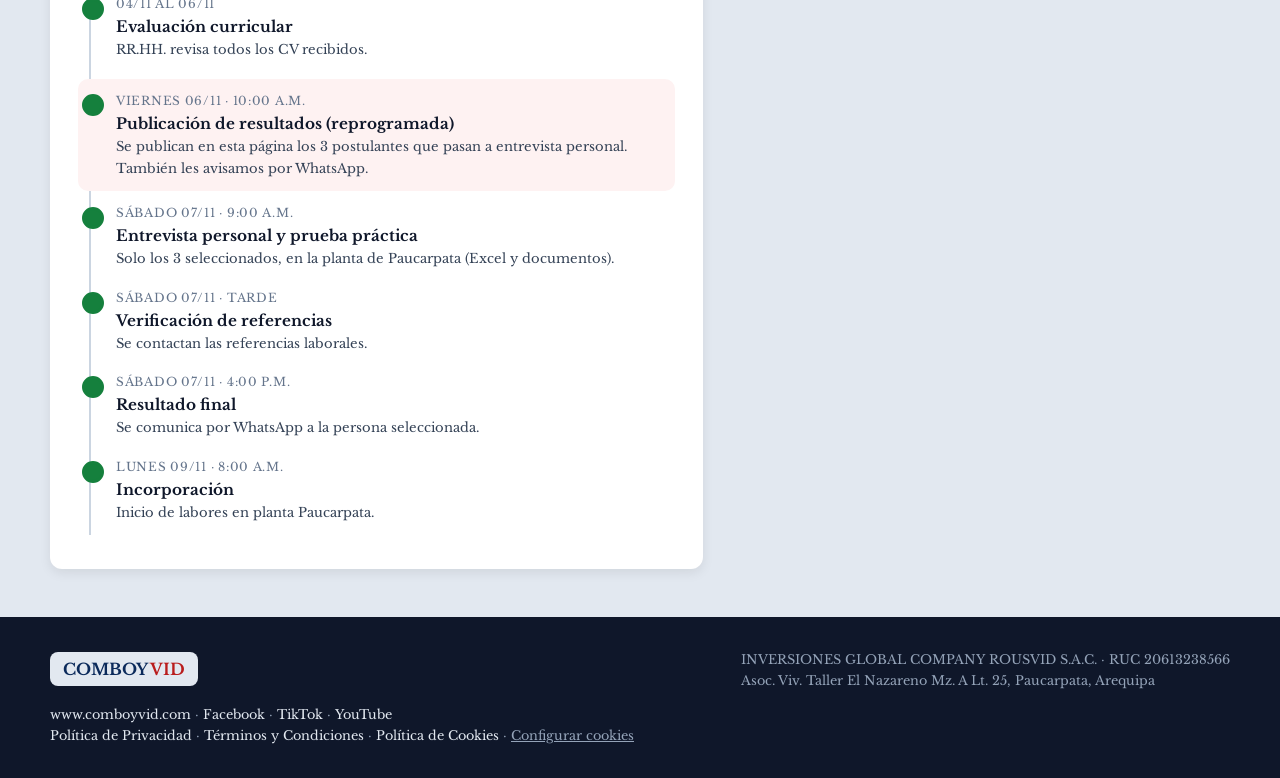
==== commit dff0784c: "Agregar Política de Privacidad, Términos y Condiciones, Política de Cookies y banner de cookies - Pá" ====
--- a/convocatorias/index.html
+++ b/convocatorias/index.html
@@ -350,7 +350,7 @@
             </div>
             <div class="trampa" aria-hidden="true"><label>Empresa web<input name="empresa_web" tabindex="-1" autocomplete="off"></label></div>
             <label class="check"><input type="checkbox" name="acepta" value="si" id="acepta">
-              <span>Autorizo a INVERSIONES GLOBAL COMPANY ROUSVID S.A.C. (COMBOY VID) a usar mis datos personales y mi CV solo para procesos de selección, conforme a la Ley N.° 29733 de Protección de Datos Personales. <i style="color:var(--rojo);font-style:normal">*</i></span></label>
+              <span>Autorizo a INVERSIONES GLOBAL COMPANY ROUSVID S.A.C. (COMBOY VID) a usar mis datos personales y mi CV solo para procesos de selección, conforme a la Ley N.° 29733 de Protección de Datos Personales y a la <a href="../politica-de-privacidad/" target="_blank" rel="noopener">Política de Privacidad</a>. <i style="color:var(--rojo);font-style:normal">*</i></span></label>
             <button class="btn" type="submit" id="btnEnviar" style="width:100%">Enviar postulación</button>
             <div class="barra" id="barra" hidden><i></i></div>
           </form>
@@ -401,7 +401,7 @@
             <div class="campo"><label for="bCel">Celular con el que postulaste <i>*</i></label><input id="bCel" name="celular" type="tel" inputmode="tel" maxlength="20" required></div>
             <input type="hidden" name="accion" value="banco">
             <div class="trampa" aria-hidden="true"><label>Empresa web<input name="empresa_web" tabindex="-1" autocomplete="off"></label></div>
-            <label class="check"><input type="checkbox" name="acepta" value="si" id="bAcepta"><span>Autorizo a COMBOY VID a conservar mi CV y mis datos en su banco de empleos para futuros procesos de selección (Ley N.° 29733).</span></label>
+            <label class="check"><input type="checkbox" name="acepta" value="si" id="bAcepta"><span>Autorizo a COMBOY VID a conservar mi CV y mis datos en su banco de empleos para futuros procesos de selección (Ley N.° 29733, ver <a href="../politica-de-privacidad/" target="_blank" rel="noopener">Política de Privacidad</a>).</span></label>
             <button class="btn" type="submit" id="btnBancoEnviar" style="margin-top:0">Confirmar registro</button>
           </form>
           <div class="exito" id="bancoOk" hidden style="padding:20px 0 0"><div class="ico">✓</div><h3>¡Registro confirmado!</h3><p id="bancoOkTxt"></p></div>
@@ -417,7 +417,7 @@
   <div class="wrap">
     <div><a class="logo" href="../" style="font-size:1rem">COMBOY <b>VID</b></a></div>
     <div>INVERSIONES GLOBAL COMPANY ROUSVID S.A.C. · RUC 20613238566<br>Asoc. Viv. Taller El Nazareno Mz. A Lt. 25, Paucarpata, Arequipa</div>
-    <div><a href="../">www.comboyvid.com</a> · <a href="https://www.facebook.com/comboyvid" target="_blank" rel="noopener">Facebook</a> · <a href="https://www.tiktok.com/@comboyvidsecocha" target="_blank" rel="noopener">TikTok</a> · <a href="https://www.youtube.com/@comboyvid" target="_blank" rel="noopener">YouTube</a></div>
+    <div><a href="../">www.comboyvid.com</a> · <a href="https://www.facebook.com/comboyvid" target="_blank" rel="noopener">Facebook</a> · <a href="https://www.tiktok.com/@comboyvidsecocha" target="_blank" rel="noopener">TikTok</a> · <a href="https://www.youtube.com/@comboyvid" target="_blank" rel="noopener">YouTube</a><br><a href="../politica-de-privacidad/">Política de Privacidad</a> · <a href="../terminos-y-condiciones/">Términos y Condiciones</a> · <a href="../politica-de-cookies/">Política de Cookies</a> · <button type="button" data-cv-cookies style="background:none;border:0;padding:0;font:inherit;color:inherit;text-decoration:underline;cursor:pointer">Configurar cookies</button></div>
   </div>
 </footer>
 
@@ -877,5 +877,6 @@
   f.scrollIntoView({behavior:"smooth"});
 });
 </script>
+<script src="../public/js/cookies.js" defer></script>
 </body>
 </html>
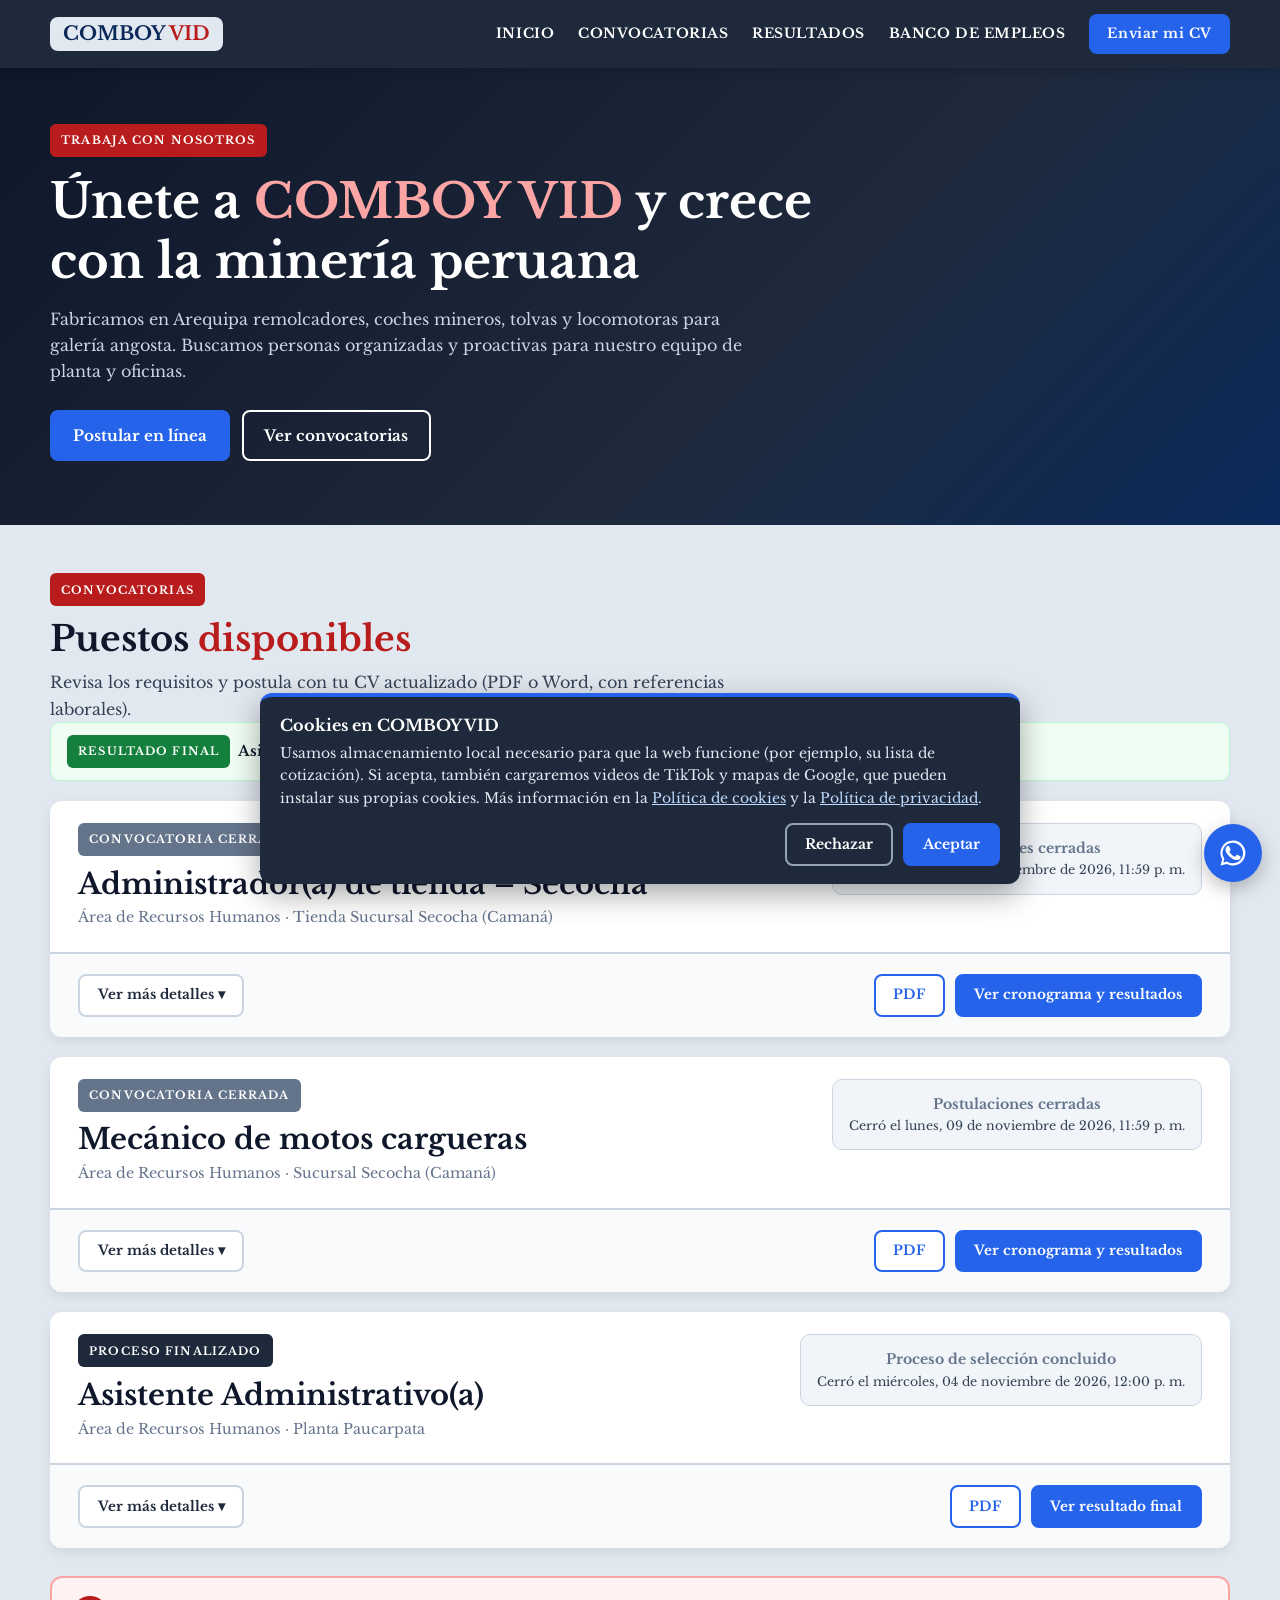
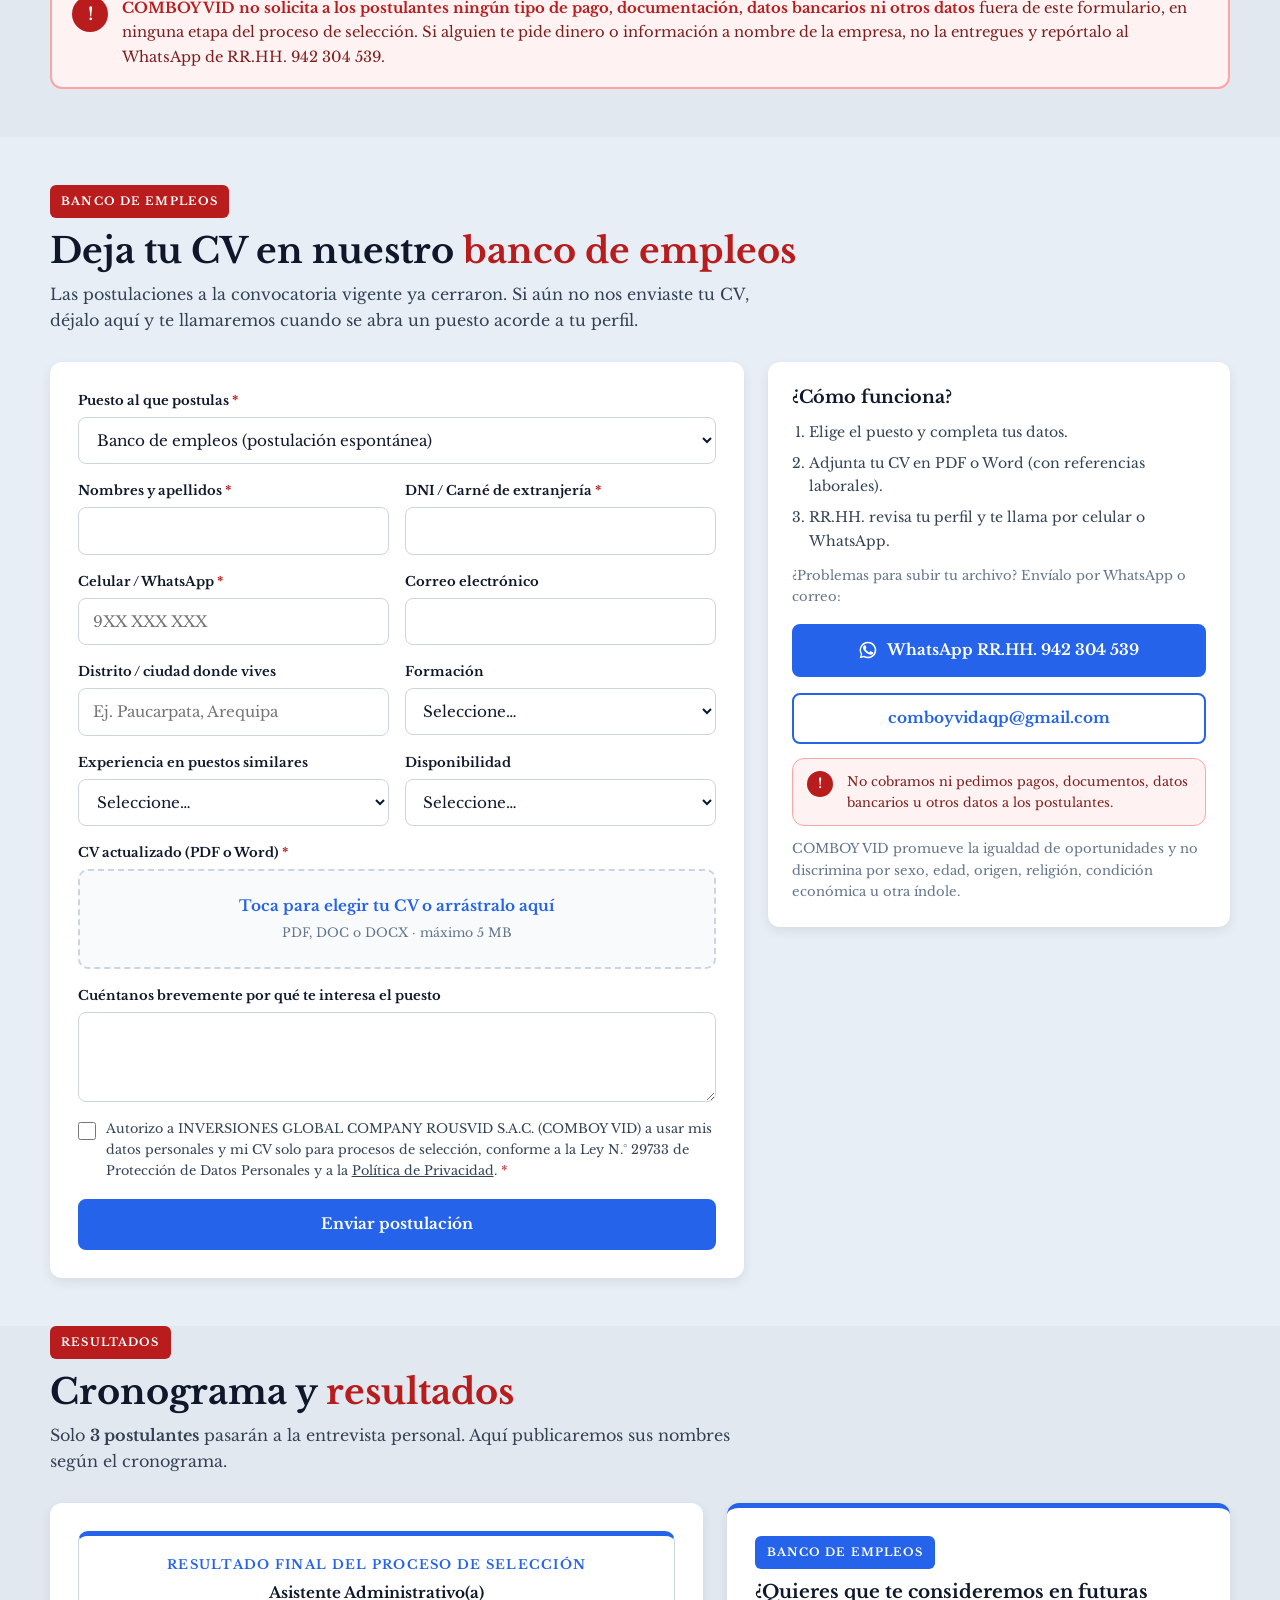
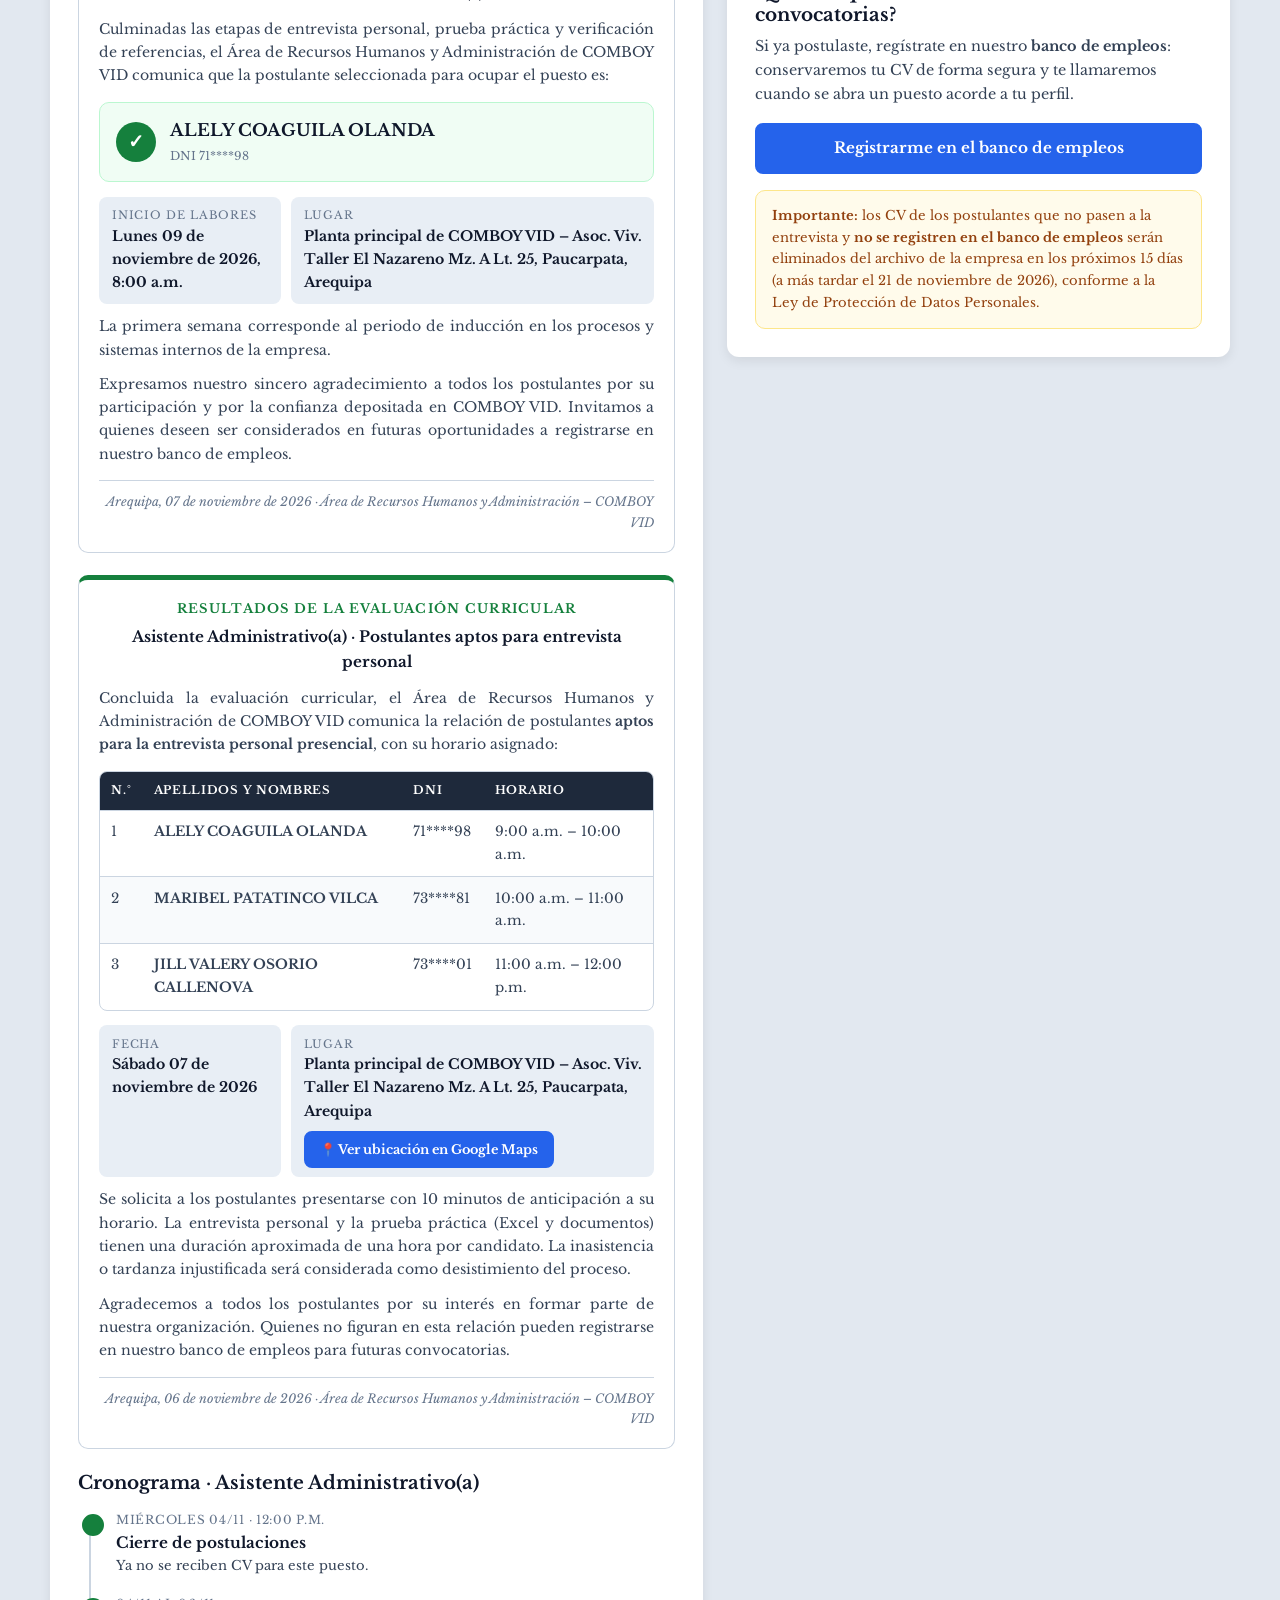
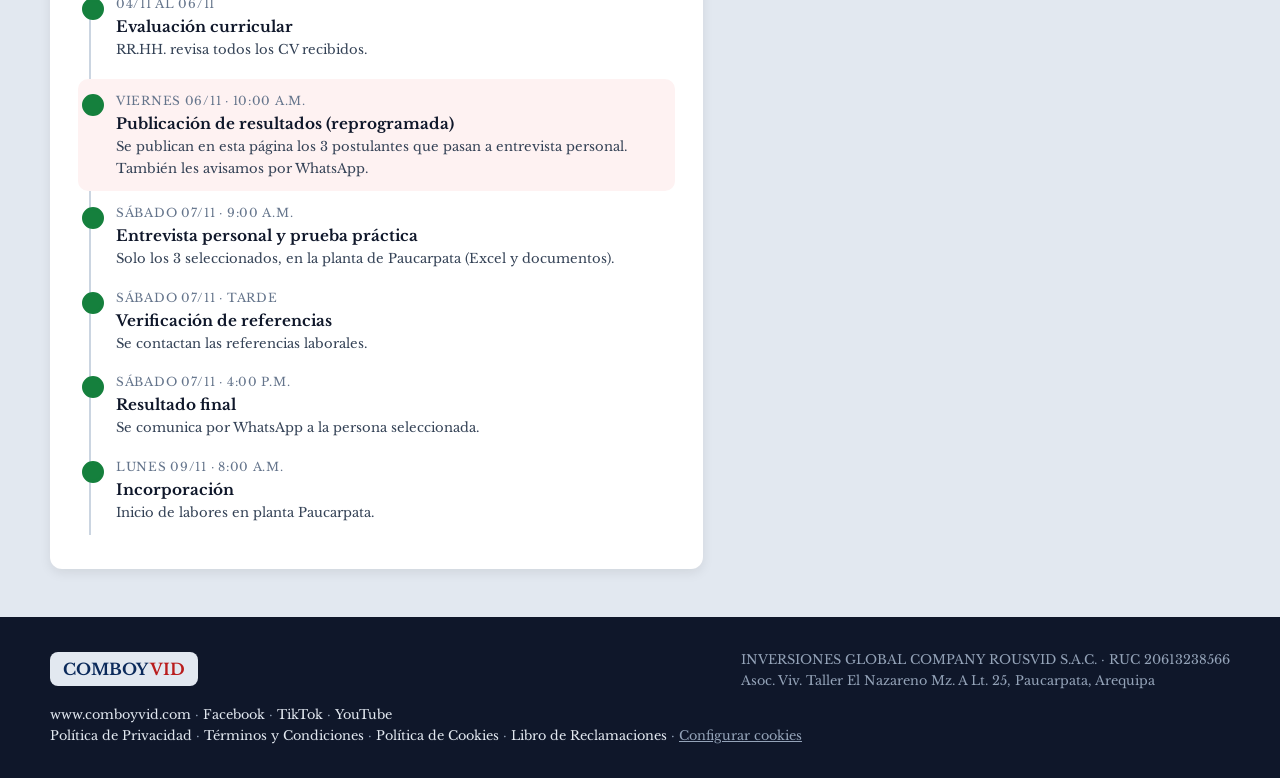
==== commit 3b8af07d: "Libro de Reclamaciones virtual (Ley 29571) - /libro-de-reclamaciones/: Hoja de Reclamación con los c" ====
--- a/convocatorias/index.html
+++ b/convocatorias/index.html
@@ -417,7 +417,7 @@
   <div class="wrap">
     <div><a class="logo" href="../" style="font-size:1rem">COMBOY <b>VID</b></a></div>
     <div>INVERSIONES GLOBAL COMPANY ROUSVID S.A.C. · RUC 20613238566<br>Asoc. Viv. Taller El Nazareno Mz. A Lt. 25, Paucarpata, Arequipa</div>
-    <div><a href="../">www.comboyvid.com</a> · <a href="https://www.facebook.com/comboyvid" target="_blank" rel="noopener">Facebook</a> · <a href="https://www.tiktok.com/@comboyvidsecocha" target="_blank" rel="noopener">TikTok</a> · <a href="https://www.youtube.com/@comboyvid" target="_blank" rel="noopener">YouTube</a><br><a href="../politica-de-privacidad/">Política de Privacidad</a> · <a href="../terminos-y-condiciones/">Términos y Condiciones</a> · <a href="../politica-de-cookies/">Política de Cookies</a> · <button type="button" data-cv-cookies style="background:none;border:0;padding:0;font:inherit;color:inherit;text-decoration:underline;cursor:pointer">Configurar cookies</button></div>
+    <div><a href="../">www.comboyvid.com</a> · <a href="https://www.facebook.com/comboyvid" target="_blank" rel="noopener">Facebook</a> · <a href="https://www.tiktok.com/@comboyvidsecocha" target="_blank" rel="noopener">TikTok</a> · <a href="https://www.youtube.com/@comboyvid" target="_blank" rel="noopener">YouTube</a><br><a href="../politica-de-privacidad/">Política de Privacidad</a> · <a href="../terminos-y-condiciones/">Términos y Condiciones</a> · <a href="../politica-de-cookies/">Política de Cookies</a> · <a href="../libro-de-reclamaciones/">Libro de Reclamaciones</a> · <button type="button" data-cv-cookies style="background:none;border:0;padding:0;font:inherit;color:inherit;text-decoration:underline;cursor:pointer">Configurar cookies</button></div>
   </div>
 </footer>
 
